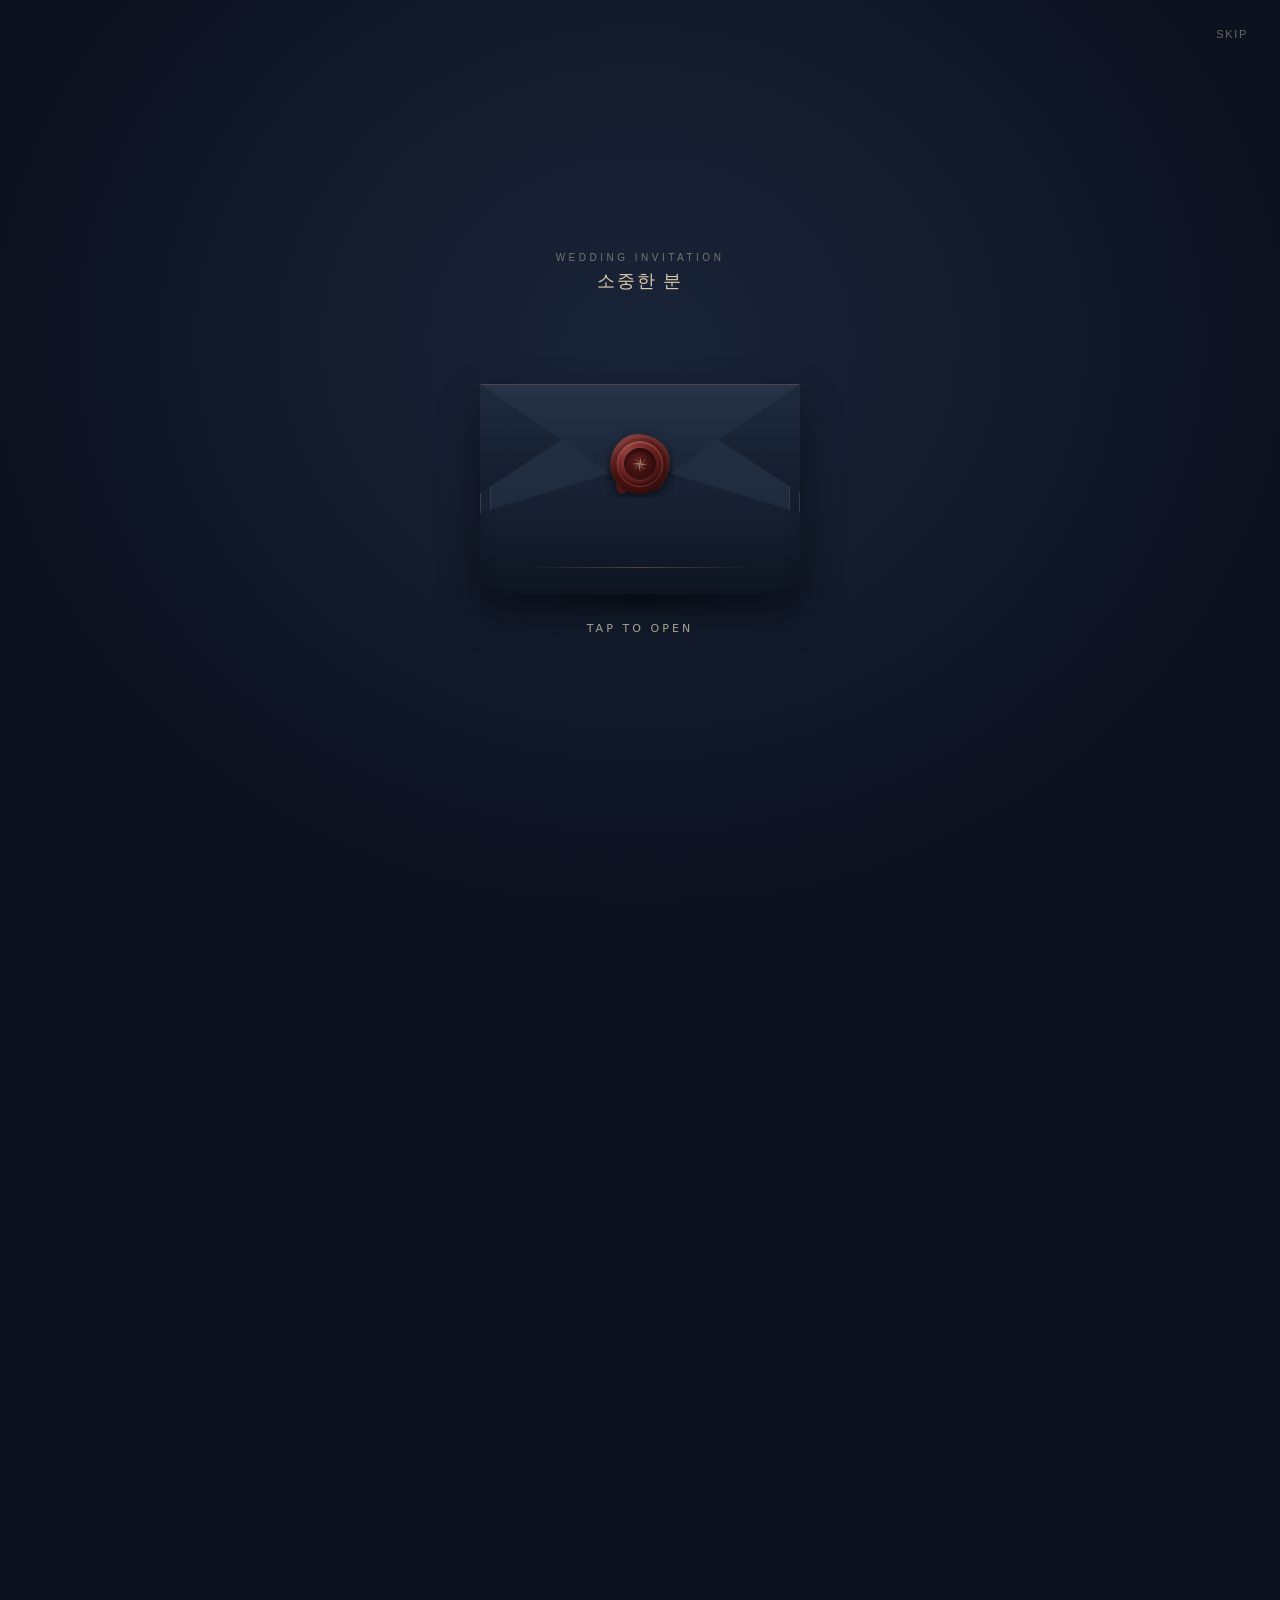
==== index.html @ f2a0c93a "Change greeting from 'Hello' to 'Goodbye'" ====
<!DOCTYPE html>
<html lang="ko">
<head>
  <meta charset="UTF-8" />
  <meta name="viewport" content="width=device-width, initial-scale=1.0, maximum-scale=1.0, user-scalable=no" />
  <title>형원 ♥ 채희 결혼식에 초대합니다</title>
  <meta name="description" content="신랑 형원 · 신부 채희의 결혼식에 초대합니다." />
  <meta property="og:title" content="형원 ♥ 채희 결혼식에 초대합니다" />
  <meta property="og:description" content="소중한 분을 저희 결혼식에 초대합니다." />
  <meta property="og:image" content="main-photo.jpg" />
  <meta property="og:type" content="website" />

  <script src="https://cdn.tailwindcss.com"></script>
  <link href="https://unpkg.com/aos@2.3.1/dist/aos.css" rel="stylesheet" />
  <script src="https://unpkg.com/aos@2.3.1/dist/aos.js"></script>
  <link rel="stylesheet" href="https://cdn.jsdelivr.net/gh/orioncactus/pretendard/dist/web/static/pretendard.css" />
  <link rel="stylesheet" href="https://cdnjs.cloudflare.com/ajax/libs/font-awesome/6.4.0/css/all.min.css" />
  <link rel="preconnect" href="https://fonts.googleapis.com" />
  <link rel="preconnect" href="https://fonts.gstatic.com" crossorigin />
  <link href="https://fonts.googleapis.com/css2?family=Cormorant+Garamond:ital,wght@0,300;0,400;0,500;0,600;1,400&family=Great+Vibes&display=swap" rel="stylesheet" />

  <script>
    tailwind.config = {
      theme: {
        extend: {
          colors: {
            ink: '#1a1a1a',
            night: '#0c1220',
            navy: '#141c2b',
            ivory: '#f7f3ec',
            paper: '#fbf8f3',
            gold: '#c4a574',
            'gold-light': '#e2d1b0',
            'gold-dark': '#9a7b4f',
            soft: '#8a857c',
          },
          fontFamily: {
            serif: ['"Cormorant Garamond"', 'Georgia', 'serif'],
            script: ['"Great Vibes"', 'cursive'],
            sans: ['Pretendard', 'system-ui', 'sans-serif'],
          },
        },
      },
    };
  </script>

  <style>
    :root {
      --night: #0c1220;
      --navy: #141c2b;
      --ivory: #f7f3ec;
      --paper: #fbf8f3;
      --gold: #c4a574;
      --gold-light: #e2d1b0;
      --ink: #1a1a1a;
    }

    * { -webkit-tap-highlight-color: transparent; }

    html, body {
      margin: 0;
      padding: 0;
      background: var(--night);
      font-family: Pretendard, system-ui, sans-serif;
      color: var(--ink);
      word-break: keep-all;
      overflow-x: hidden;
    }

    body.locked { overflow: hidden; height: 100vh; }

    .font-serif { font-family: 'Cormorant Garamond', Georgia, serif; }
    .font-script { font-family: 'Great Vibes', cursive; }

    /* ========== ENVELOPE OVERLAY ========== */
    #envelope-stage {
      position: fixed;
      inset: 0;
      z-index: 100;
      display: flex;
      align-items: center;
      justify-content: center;
      background:
        radial-gradient(ellipse at 50% 38%, #1a2438 0%, var(--night) 72%);
      transition: opacity 0.85s ease, visibility 0.85s ease;
      overflow: hidden;
    }
    #envelope-stage.hidden-stage {
      opacity: 0;
      visibility: hidden;
      pointer-events: none;
    }
    #envelope-stage.fading .env-scene {
      opacity: 0;
      transform: scale(0.96);
      transition: opacity 0.7s ease, transform 0.7s ease;
    }

    .env-scene {
      position: relative;
      width: min(90vw, 360px);
      height: 420px;
      display: flex;
      flex-direction: column;
      align-items: center;
      justify-content: flex-end;
      padding-bottom: 28px;
    }

    .env-to {
      position: absolute;
      top: 8px;
      left: 0;
      right: 0;
      text-align: center;
      color: var(--gold-light);
      font-family: 'Cormorant Garamond', serif;
      font-size: 18px;
      letter-spacing: 0.12em;
      opacity: 0.95;
      z-index: 6;
      transition: opacity 0.4s ease;
    }
    .env-to small {
      display: block;
      font-family: Pretendard, sans-serif;
      font-size: 10px;
      letter-spacing: 0.35em;
      color: rgba(226,209,176,0.5);
      margin-bottom: 6px;
      text-transform: uppercase;
    }
    #envelope-stage.opened .env-to {
      opacity: 0;
    }

    /* envelope shell */
    .env-wrap {
      position: relative;
      width: 100%;
      max-width: 320px;
      height: 210px;
      perspective: 1400px;
      cursor: pointer;
      z-index: 2;
      transition: opacity 0.55s ease 0.15s, transform 0.55s ease 0.15s;
    }
    #envelope-stage.opened .env-wrap {
      opacity: 0.35;
      transform: translateY(18px) scale(0.96);
      pointer-events: none;
    }

    .env-shadow {
      position: absolute;
      bottom: -16px;
      left: 12%;
      width: 76%;
      height: 22px;
      background: radial-gradient(ellipse, rgba(0,0,0,0.45) 0%, transparent 70%);
      filter: blur(4px);
    }

    /* back panel of envelope */
    .env-back {
      position: absolute;
      inset: 0;
      background: linear-gradient(165deg, #1c283c 0%, #101826 100%);
      border-radius: 3px 3px 6px 6px;
      box-shadow:
        0 18px 40px rgba(0,0,0,0.45),
        inset 0 0 0 1px rgba(196,165,116,0.22);
      z-index: 1;
    }

    /* inner liner — no white bleed; subtle dark paper only */
    .env-liner {
      position: absolute;
      left: 10px;
      right: 10px;
      top: 10px;
      bottom: 10px;
      background: linear-gradient(180deg, #243247 0%, #1a2436 100%);
      border: 1px solid rgba(196,165,116,0.12);
      border-radius: 2px;
      z-index: 2;
      pointer-events: none;
    }

    /* reveal card — fixed; hidden when closed, rises to screen center on open */
    .env-card {
      position: fixed;
      left: 50%;
      top: 54%;
      width: min(86vw, 300px);
      height: min(58vh, 360px);
      background:
        linear-gradient(180deg, #fbf8f3 0%, #f3ede3 100%);
      border-radius: 3px;
      box-shadow:
        0 24px 48px rgba(0,0,0,0.35),
        inset 0 0 0 1px rgba(196,165,116,0.35);
      display: flex;
      flex-direction: column;
      align-items: center;
      justify-content: center;
      text-align: center;
      padding: 24px 20px;
      z-index: 12;
      /* tucked under envelope area, fully invisible */
      transform: translate(-50%, 28%) scale(0.88);
      opacity: 0;
      visibility: hidden;
      pointer-events: none;
      transition:
        transform 0.85s cubic-bezier(0.22, 1, 0.36, 1) 0.22s,
        opacity 0.4s ease 0.24s,
        visibility 0s linear 0.22s,
        box-shadow 0.45s ease;
    }
    #envelope-stage.opened .env-card {
      /* screen center — readable hold */
      top: 48%;
      transform: translate(-50%, -50%) scale(1);
      opacity: 1;
      visibility: visible;
      box-shadow:
        0 28px 60px rgba(0,0,0,0.42),
        inset 0 0 0 1px rgba(196,165,116,0.4);
      z-index: 25;
    }

    .env-card-inner {
      position: relative;
      width: 100%;
      height: 100%;
      border: 1px solid rgba(196,165,116,0.28);
      display: flex;
      flex-direction: column;
      align-items: center;
      justify-content: center;
      padding: 20px 16px;
    }
    .env-card-guest {
      font-family: Pretendard, sans-serif;
      font-size: 12px;
      color: #8a857c;
      letter-spacing: 0.08em;
      margin-bottom: 18px;
      min-height: 1.2em;
    }
    .env-card-label {
      font-family: 'Cormorant Garamond', serif;
      font-size: 11px;
      letter-spacing: 0.42em;
      text-transform: uppercase;
      color: #9a7b4f;
      margin-bottom: 14px;
    }
    .env-card-names {
      font-family: 'Cormorant Garamond', serif;
      font-weight: 400;
      font-size: 36px;
      line-height: 1.15;
      color: #141c2b;
      letter-spacing: 0.06em;
    }
    .env-card-and {
      font-family: 'Great Vibes', cursive;
      font-size: 22px;
      color: #c4a574;
      margin: 6px 0;
    }
    .env-card-line {
      width: 36px;
      height: 1px;
      background: linear-gradient(90deg, transparent, #c4a574, transparent);
      margin: 18px 0 14px;
    }
    .env-card-date {
      font-family: 'Cormorant Garamond', serif;
      font-size: 15px;
      letter-spacing: 0.22em;
      color: #5c574f;
    }
    .env-card-msg {
      margin-top: 16px;
      font-size: 12px;
      color: #8a857c;
      line-height: 1.7;
      font-weight: 300;
    }

    /* top flap — closed covers entire top; solid triangle */
    .env-flap {
      position: absolute;
      left: 0;
      right: 0;
      top: 0;
      height: 52%;
      z-index: 5;
      transform-origin: top center;
      transform: rotateX(0deg);
      transition: transform 0.72s cubic-bezier(0.4, 0, 0.2, 1) 0.1s;
      pointer-events: none;
      /* keep 3d flip looking solid */
      backface-visibility: hidden;
    }
    #envelope-stage.opened .env-flap {
      transform: rotateX(175deg);
      z-index: 1;
    }
    .env-flap-face {
      width: 100%;
      height: 100%;
      background: linear-gradient(180deg, #263348 0%, #172233 100%);
      clip-path: polygon(0 0, 100% 0, 50% 100%);
      box-shadow: 0 6px 14px rgba(0,0,0,0.2);
      border-top: 1px solid rgba(196,165,116,0.28);
    }
    /* solid side panels so no gap leaks white at V edges when closed */
    .env-side-l,
    .env-side-r {
      position: absolute;
      top: 0;
      width: 52%;
      height: 52%;
      z-index: 4;
      pointer-events: none;
      background: linear-gradient(180deg, #1e2a3e 0%, #141d2c 100%);
    }
    .env-side-l {
      left: 0;
      clip-path: polygon(0 0, 100% 0, 0 100%);
    }
    .env-side-r {
      right: 0;
      clip-path: polygon(0 0, 100% 0, 100% 100%);
    }

    /* front pocket — covers bottom + overlaps card fully when closed */
    .env-pocket {
      position: absolute;
      left: 0;
      right: 0;
      bottom: 0;
      height: 62%;
      z-index: 6;
      background: linear-gradient(180deg, #1a2538 0%, #0e1522 100%);
      clip-path: polygon(0 38%, 50% 0, 100% 38%, 100% 100%, 0 100%);
      box-shadow: inset 0 10px 18px rgba(0,0,0,0.12);
    }
    .env-pocket::after {
      content: '';
      position: absolute;
      left: 14%;
      right: 14%;
      bottom: 20%;
      height: 1px;
      background: linear-gradient(90deg, transparent, rgba(196,165,116,0.32), transparent);
    }

    /* sealing wax — irregular stamp with crack-on-open */
    .seal {
      position: absolute;
      left: 50%;
      top: 38%;
      transform: translate(-50%, -50%);
      z-index: 8;
      width: 68px;
      height: 68px;
      pointer-events: none;
    }

    /* small melted drips under the main blob */
    .seal-drip {
      position: absolute;
      background:
        radial-gradient(ellipse at 40% 30%, #8a3030 0%, #5a1818 70%, #3a0e0e 100%);
      box-shadow: inset 0 1px 2px rgba(255,255,255,0.12), 0 2px 4px rgba(0,0,0,0.25);
      z-index: 0;
      transition: opacity 0.35s ease, transform 0.45s ease;
    }
    .seal-drip.d1 {
      width: 14px;
      height: 18px;
      left: 10px;
      bottom: 4px;
      border-radius: 40% 50% 55% 45% / 35% 40% 60% 65%;
    }
    .seal-drip.d2 {
      width: 11px;
      height: 14px;
      right: 12px;
      bottom: 8px;
      border-radius: 50% 45% 50% 55% / 40% 50% 50% 60%;
    }
    #envelope-stage.opened .seal-drip {
      opacity: 0;
      transform: translateY(6px) scale(0.7);
    }

    /* shards assemble into one seal when closed */
    .seal-shard {
      position: absolute;
      inset: 0;
      overflow: hidden;
      transition:
        transform 0.55s cubic-bezier(0.4, 0, 0.2, 1),
        opacity 0.4s ease 0.08s;
      will-change: transform, opacity;
    }
    /* slight overlap on edges so closed seal has no hairline seams */
    .seal-shard.s1 {
      clip-path: polygon(0 0, 60% 0, 50% 56%, 0 74%);
      z-index: 3;
    }
    .seal-shard.s2 {
      clip-path: polygon(56% 0, 100% 0, 100% 70%, 48% 50%);
      z-index: 3;
    }
    .seal-shard.s3 {
      clip-path: polygon(0 70%, 50% 53%, 52% 50%, 100% 66%, 100% 100%, 0 100%);
      z-index: 2;
    }
    #envelope-stage.opened .seal-shard.s1 {
      transform: translate(-14px, -12px) rotate(-22deg);
      opacity: 0;
    }
    #envelope-stage.opened .seal-shard.s2 {
      transform: translate(16px, -10px) rotate(20deg);
      opacity: 0;
    }
    #envelope-stage.opened .seal-shard.s3 {
      transform: translate(2px, 18px) rotate(8deg);
      opacity: 0;
    }

    /* full wax face drawn once per shard (clipped) */
    .seal-face {
      position: absolute;
      inset: 4px;
      border-radius: 46% 54% 48% 52% / 52% 46% 54% 48%;
      background:
        radial-gradient(circle at 30% 26%, rgba(180, 90, 90, 0.55) 0%, transparent 42%),
        radial-gradient(circle at 72% 70%, rgba(40, 10, 10, 0.55) 0%, transparent 48%),
        radial-gradient(circle at 50% 48%, #8b3030 0%, #6b1e1e 42%, #4a1212 78%, #2e0a0a 100%);
      box-shadow:
        0 5px 14px rgba(0, 0, 0, 0.45),
        0 1px 2px rgba(0, 0, 0, 0.35),
        inset 0 3px 5px rgba(255, 220, 200, 0.22),
        inset 0 -5px 10px rgba(0, 0, 0, 0.38),
        inset 2px 0 4px rgba(0, 0, 0, 0.12);
    }

    /* outer raised rim (pressed into soft wax) */
    .seal-rim {
      position: absolute;
      inset: 7px;
      border-radius: 50%;
      border: 1.5px solid rgba(226, 180, 140, 0.22);
      box-shadow:
        inset 0 1px 1px rgba(255, 230, 200, 0.28),
        inset 0 -1px 2px rgba(0, 0, 0, 0.35),
        0 0 0 3px rgba(60, 15, 15, 0.25);
      pointer-events: none;
    }

    /* inner recessed stamp well */
    .seal-well {
      position: absolute;
      inset: 14px;
      border-radius: 50%;
      background:
        radial-gradient(circle at 40% 35%, #5a1a1a 0%, #3d1010 55%, #2a0a0a 100%);
      box-shadow:
        inset 0 3px 5px rgba(0, 0, 0, 0.45),
        inset 0 -1px 2px rgba(255, 200, 180, 0.08),
        0 1px 1px rgba(255, 210, 180, 0.12);
      display: flex;
      align-items: center;
      justify-content: center;
    }

    /* embossed motif (no letters) */
    .seal-motif {
      width: 22px;
      height: 22px;
      color: rgba(226, 190, 150, 0.58);
      filter: drop-shadow(0 1px 0 rgba(255, 230, 200, 0.18))
              drop-shadow(0 -0.5px 0 rgba(0, 0, 0, 0.4));
    }
    .seal-motif svg {
      width: 100%;
      height: 100%;
      display: block;
    }

    /* hairline crack flash on open */
    .seal-crack {
      position: absolute;
      inset: 0;
      z-index: 5;
      pointer-events: none;
      opacity: 0;
    }
    .seal-crack::before,
    .seal-crack::after {
      content: '';
      position: absolute;
      background: linear-gradient(
        180deg,
        transparent 0%,
        rgba(20, 5, 5, 0.55) 20%,
        rgba(40, 12, 12, 0.35) 50%,
        rgba(20, 5, 5, 0.5) 80%,
        transparent 100%
      );
      box-shadow: 0 0 1px rgba(255, 200, 180, 0.15);
    }
    .seal-crack::before {
      width: 1.5px;
      height: 48%;
      left: 48%;
      top: 8%;
      transform: rotate(-8deg);
    }
    .seal-crack::after {
      width: 1.5px;
      height: 42%;
      left: 50%;
      top: 48%;
      transform: rotate(28deg);
    }
    #envelope-stage.opened .seal-crack {
      animation: crack-flash 0.35s ease forwards;
    }
    @keyframes crack-flash {
      0% { opacity: 1; }
      40% { opacity: 1; }
      100% { opacity: 0; }
    }

    /* gold dust particles on crack */
    .seal-sparks {
      position: absolute;
      inset: 0;
      z-index: 6;
      pointer-events: none;
    }
    .seal-sparks i {
      position: absolute;
      left: 50%;
      top: 50%;
      width: 3px;
      height: 3px;
      margin: -1.5px 0 0 -1.5px;
      border-radius: 50%;
      background: radial-gradient(circle, #f0e0c0 0%, #c4a574 70%, transparent 100%);
      opacity: 0;
      box-shadow: 0 0 3px rgba(226, 209, 176, 0.6);
    }
    #envelope-stage.opened .seal-sparks i {
      animation: spark-fly 0.65s ease-out forwards;
    }
    #envelope-stage.opened .seal-sparks i:nth-child(1)  { --dx: -26px; --dy: -20px; animation-delay: 0.02s; width: 2.5px; height: 2.5px; }
    #envelope-stage.opened .seal-sparks i:nth-child(2)  { --dx: 24px;  --dy: -18px; animation-delay: 0.04s; }
    #envelope-stage.opened .seal-sparks i:nth-child(3)  { --dx: -18px; --dy: 16px;  animation-delay: 0.03s; width: 2px; height: 2px; }
    #envelope-stage.opened .seal-sparks i:nth-child(4)  { --dx: 22px;  --dy: 14px;  animation-delay: 0.05s; width: 2.5px; height: 2.5px; }
    #envelope-stage.opened .seal-sparks i:nth-child(5)  { --dx: -8px;  --dy: -28px; animation-delay: 0.06s; }
    #envelope-stage.opened .seal-sparks i:nth-child(6)  { --dx: 12px;  --dy: -26px; animation-delay: 0.07s; width: 2px; height: 2px; }
    #envelope-stage.opened .seal-sparks i:nth-child(7)  { --dx: -30px; --dy: 4px;   animation-delay: 0.04s; }
    #envelope-stage.opened .seal-sparks i:nth-child(8)  { --dx: 28px;  --dy: 2px;   animation-delay: 0.05s; width: 2px; height: 2px; }
    #envelope-stage.opened .seal-sparks i:nth-child(9)  { --dx: 4px;   --dy: 24px;  animation-delay: 0.08s; }
    #envelope-stage.opened .seal-sparks i:nth-child(10) { --dx: -14px; --dy: -8px;  animation-delay: 0.03s; width: 2px; height: 2px; }
    @keyframes spark-fly {
      0%   { opacity: 0; transform: translate(0, 0) scale(0.6); }
      12%  { opacity: 1; transform: translate(calc(var(--dx) * 0.15), calc(var(--dy) * 0.15)) scale(1.1); }
      100% { opacity: 0; transform: translate(var(--dx), var(--dy)) scale(0.2); }
    }

    .env-hint {
      margin-top: 28px;
      text-align: center;
      color: rgba(226,209,176,0.75);
      font-size: 11px;
      letter-spacing: 0.28em;
      text-transform: uppercase;
      animation: pulse-hint 2.4s ease-in-out infinite;
      transition: opacity 0.3s ease;
      z-index: 6;
    }
    #envelope-stage.opened .env-hint {
      opacity: 0;
      animation: none;
    }

    @keyframes pulse-hint {
      0%, 100% { opacity: 0.45; }
      50% { opacity: 1; }
    }

    .skip-btn {
      position: absolute;
      top: 20px;
      right: 20px;
      color: rgba(226,209,176,0.45);
      font-size: 11px;
      letter-spacing: 0.15em;
      background: none;
      border: none;
      cursor: pointer;
      z-index: 30;
      padding: 8px 12px;
    }
    .skip-btn:hover { color: var(--gold-light); }

    /* ========== MAIN SCROLL ========== */
    #main-app {
      opacity: 0;
      transform: translateY(24px);
      transition: opacity 1s ease 0.15s, transform 1s ease 0.15s;
      pointer-events: none;
    }
    #main-app.visible {
      opacity: 1;
      transform: translateY(0);
      pointer-events: auto;
    }

    .phone {
      max-width: 440px;
      margin: 0 auto;
      background: var(--paper);
      min-height: 100vh;
      position: relative;
      box-shadow: 0 0 80px rgba(0,0,0,0.45);
    }

    .gold-line {
      width: 40px;
      height: 1px;
      background: linear-gradient(90deg, transparent, var(--gold), transparent);
      margin: 0 auto;
    }
    .gold-hair {
      border-left: 1px solid var(--gold);
    }

    .hero-overlay {
      background: linear-gradient(
        to bottom,
        rgba(12,18,32,0.15) 0%,
        rgba(12,18,32,0.25) 40%,
        rgba(12,18,32,0.85) 78%,
        rgba(12,18,32,1) 100%
      );
    }

    .section-label {
      font-size: 10px;
      letter-spacing: 0.42em;
      color: var(--gold-dark);
      text-transform: uppercase;
      font-weight: 500;
    }

    .btn-gold {
      background: var(--navy);
      color: var(--ivory);
      transition: all 0.3s cubic-bezier(0.4, 0, 0.2, 1);
    }
    .btn-gold:active { transform: scale(0.97); }

    .btn-outline {
      border: 1px solid rgba(196,165,116,0.5);
      color: var(--navy);
      background: transparent;
      transition: all 0.3s ease;
    }
    .btn-outline:active { transform: scale(0.97); background: rgba(196,165,116,0.08); }

    /* gallery */
    .gallery-grid {
      display: grid;
      grid-template-columns: 1fr 1fr;
      gap: 8px;
    }
    .gallery-grid .tall {
      grid-row: span 2;
    }
    .gallery-grid img {
      width: 100%;
      height: 100%;
      object-fit: cover;
      border-radius: 2px;
      cursor: pointer;
      transition: opacity 0.3s;
    }
    .gallery-grid img:active { opacity: 0.85; }

    /* calendar + d-day */
    .cal-wrap {
      max-width: 300px;
      margin: 0 auto;
    }
    .cal-grid {
      display: grid;
      grid-template-columns: repeat(7, 1fr);
      gap: 4px 2px;
      text-align: center;
    }
    .cal-dow {
      font-size: 10px;
      letter-spacing: 0.06em;
      color: var(--soft);
      padding-bottom: 6px;
    }
    .cal-dow.sun { color: #b07070; }
    .cal-day {
      aspect-ratio: 1;
      display: flex;
      align-items: center;
      justify-content: center;
      font-family: 'Cormorant Garamond', serif;
      font-size: 14px;
      color: var(--navy);
      border-radius: 50%;
    }
    .cal-day.empty { visibility: hidden; }
    .cal-day.sun { color: #b07070; }
    .cal-day.wedding {
      background: var(--navy);
      color: var(--gold-light);
      box-shadow: 0 0 0 3px rgba(196,165,116,0.2);
      font-weight: 500;
    }
    .dday-num {
      font-family: 'Cormorant Garamond', serif;
      font-size: 42px;
      letter-spacing: 0.08em;
      color: var(--navy);
      line-height: 1;
    }
    .dday-num span {
      color: var(--gold-dark);
    }

    /* accordion */
    .acc-body {
      max-height: 0;
      overflow: hidden;
      transition: max-height 0.45s ease;
    }
    .acc-body.open { max-height: 480px; }
    .acc-chevron { transition: transform 0.3s ease; }
    .acc-chevron.open { transform: rotate(180deg); }

    /* lightbox + swipe */
    #lightbox {
      position: fixed;
      inset: 0;
      z-index: 200;
      background: rgba(8,10,16,0.94);
      display: none;
      flex-direction: column;
      align-items: center;
      justify-content: center;
      padding: 24px 16px 40px;
      touch-action: pan-y;
    }
    #lightbox.show { display: flex; }
    .lb-stage {
      position: relative;
      width: 100%;
      max-width: 440px;
      flex: 1;
      display: flex;
      align-items: center;
      justify-content: center;
      min-height: 0;
      user-select: none;
    }
    #lightbox-img {
      max-width: 100%;
      max-height: min(78vh, 720px);
      object-fit: contain;
      border-radius: 2px;
      transition: opacity 0.2s ease, transform 0.2s ease;
      pointer-events: none;
    }
    #lightbox-img.swiping {
      transition: none;
    }
    .lb-nav {
      position: absolute;
      top: 50%;
      transform: translateY(-50%);
      width: 40px;
      height: 40px;
      border-radius: 50%;
      border: 1px solid rgba(196,165,116,0.35);
      background: rgba(12,18,32,0.55);
      color: var(--gold-light);
      display: flex;
      align-items: center;
      justify-content: center;
      cursor: pointer;
      z-index: 2;
      backdrop-filter: blur(6px);
    }
    .lb-nav.prev { left: 4px; }
    .lb-nav.next { right: 4px; }
    .lb-close {
      position: absolute;
      top: 16px;
      right: 16px;
      width: 40px;
      height: 40px;
      border: none;
      background: transparent;
      color: rgba(247,243,236,0.75);
      font-size: 22px;
      cursor: pointer;
      z-index: 3;
    }
    .lb-meta {
      margin-top: 16px;
      display: flex;
      flex-direction: column;
      align-items: center;
      gap: 8px;
    }
    .lb-counter {
      font-family: 'Cormorant Garamond', serif;
      font-size: 14px;
      letter-spacing: 0.2em;
      color: rgba(226,209,176,0.75);
    }
    .lb-hint {
      font-size: 10px;
      letter-spacing: 0.18em;
      color: rgba(247,243,236,0.35);
      text-transform: uppercase;
    }
    .lb-dots {
      display: flex;
      gap: 6px;
      margin-top: 4px;
    }
    .lb-dots span {
      width: 5px;
      height: 5px;
      border-radius: 50%;
      background: rgba(226,209,176,0.28);
      transition: background 0.2s, transform 0.2s;
    }
    .lb-dots span.on {
      background: var(--gold-light);
      transform: scale(1.25);
    }

    /* BGM float */
    #bgm-btn {
      position: fixed;
      right: max(16px, calc(50% - 204px));
      bottom: 24px;
      z-index: 50;
      width: 48px;
      height: 48px;
      border-radius: 50%;
      border: 1px solid rgba(196,165,116,0.4);
      background: rgba(12,18,32,0.82);
      color: var(--gold-light);
      backdrop-filter: blur(8px);
      display: none;
      align-items: center;
      justify-content: center;
      box-shadow: 0 8px 24px rgba(0,0,0,0.3);
      cursor: pointer;
      padding: 0;
    }
    #bgm-btn.visible { display: flex; }
    #bgm-btn .lp {
      width: 34px;
      height: 34px;
      display: block;
      transition: transform 0.35s ease;
    }
    #bgm-btn.playing .lp {
      animation: spin-lp 3.2s linear infinite;
    }
    #bgm-btn:not(.playing) .lp {
      /* slight tilt when paused — reads as resting vinyl */
      transform: rotate(-12deg);
    }
    @keyframes spin-lp {
      from { transform: rotate(0deg); }
      to { transform: rotate(360deg); }
    }

    /* toast */
    #toast {
      position: fixed;
      left: 50%;
      bottom: 88px;
      transform: translateX(-50%) translateY(12px);
      background: rgba(12,18,32,0.92);
      color: var(--ivory);
      font-size: 13px;
      padding: 10px 20px;
      border-radius: 999px;
      border: 1px solid rgba(196,165,116,0.3);
      opacity: 0;
      pointer-events: none;
      transition: all 0.35s ease;
      z-index: 300;
      white-space: nowrap;
    }
    #toast.show {
      opacity: 1;
      transform: translateX(-50%) translateY(0);
    }

    /* RSVP radio */
    .rsvp-opt input { display: none; }
    .rsvp-opt span {
      display: block;
      text-align: center;
      padding: 12px 8px;
      border: 1px solid rgba(196,165,116,0.35);
      border-radius: 8px;
      font-size: 13px;
      color: var(--navy);
      transition: all 0.25s;
      cursor: pointer;
    }
    .rsvp-opt input:checked + span {
      background: var(--navy);
      color: var(--ivory);
      border-color: var(--navy);
    }

    .mono-mark {
      font-family: 'Cormorant Garamond', serif;
      letter-spacing: 0.2em;
      color: var(--gold);
    }
  </style>
</head>
<body class="locked antialiased">

  <!-- ========== ENVELOPE ========== -->
  <div id="envelope-stage">
    <button class="skip-btn" type="button" onclick="openInvitation(true)">SKIP</button>

    <div class="env-scene">
      <p class="env-to">
        <small>Wedding Invitation</small>
        <span id="env-guest-name">소중한 분</span>
      </p>

      <!-- reveal card (rises out of envelope on open) -->
      <div class="env-card" id="env-card" aria-hidden="true">
        <div class="env-card-inner">
          <p class="env-card-guest" id="env-card-guest"></p>
          <p class="env-card-label">The Wedding of</p>
          <div class="env-card-names">
            <div>형원</div>
            <div class="env-card-and">and</div>
            <div>채희</div>
          </div>
          <div class="env-card-line"></div>
          <p class="env-card-date">2026. 10. 18</p>
          <p class="env-card-msg" id="env-card-msg">저희 결혼식에<br />초대합니다</p>
        </div>
      </div>

      <div class="env-wrap" id="envelope" onclick="openInvitation(false)" role="button" aria-label="초대장 열기">
        <div class="env-shadow"></div>
        <div class="env-back"></div>
        <div class="env-liner"></div>
        <div class="env-side-l"></div>
        <div class="env-side-r"></div>
        <div class="env-flap"><div class="env-flap-face"></div></div>
        <div class="env-pocket"></div>
        <div class="seal" aria-hidden="true">
          <div class="seal-drip d1"></div>
          <div class="seal-drip d2"></div>
          <div class="seal-crack"></div>
          <!-- same wax face in 3 clipped shards (looks whole when closed) -->
          <div class="seal-shard s1"><div class="seal-face"><div class="seal-rim"></div><div class="seal-well"><div class="seal-motif"><svg viewBox="0 0 32 32" fill="none"><circle cx="16" cy="16" r="3.2" stroke="currentColor" stroke-width="1.1"/><path d="M16 6.5c1.2 3.2 1.2 6.8 0 10M16 15.5c-1.2 3.2-1.2 6.8 0 10M6.5 16c3.2-1.2 6.8-1.2 10 0M15.5 16c3.2 1.2 6.8 1.2 10 0" stroke="currentColor" stroke-width="1" stroke-linecap="round"/><path d="M9.2 9.2c2.6 2 5.6 2.6 8.6 1.8M22.8 9.2c-2 2.6-2.6 5.6-1.8 8.6M22.8 22.8c-2.6-2-5.6-2.6-8.6-1.8M9.2 22.8c2-2.6 2.6-5.6 1.8-8.6" stroke="currentColor" stroke-width="0.9" stroke-linecap="round" opacity="0.85"/></svg></div></div></div></div>
          <div class="seal-shard s2"><div class="seal-face"><div class="seal-rim"></div><div class="seal-well"><div class="seal-motif"><svg viewBox="0 0 32 32" fill="none"><circle cx="16" cy="16" r="3.2" stroke="currentColor" stroke-width="1.1"/><path d="M16 6.5c1.2 3.2 1.2 6.8 0 10M16 15.5c-1.2 3.2-1.2 6.8 0 10M6.5 16c3.2-1.2 6.8-1.2 10 0M15.5 16c3.2 1.2 6.8 1.2 10 0" stroke="currentColor" stroke-width="1" stroke-linecap="round"/><path d="M9.2 9.2c2.6 2 5.6 2.6 8.6 1.8M22.8 9.2c-2 2.6-2.6 5.6-1.8 8.6M22.8 22.8c-2.6-2-5.6-2.6-8.6-1.8M9.2 22.8c2-2.6 2.6-5.6 1.8-8.6" stroke="currentColor" stroke-width="0.9" stroke-linecap="round" opacity="0.85"/></svg></div></div></div></div>
          <div class="seal-shard s3"><div class="seal-face"><div class="seal-rim"></div><div class="seal-well"><div class="seal-motif"><svg viewBox="0 0 32 32" fill="none"><circle cx="16" cy="16" r="3.2" stroke="currentColor" stroke-width="1.1"/><path d="M16 6.5c1.2 3.2 1.2 6.8 0 10M16 15.5c-1.2 3.2-1.2 6.8 0 10M6.5 16c3.2-1.2 6.8-1.2 10 0M15.5 16c3.2 1.2 6.8 1.2 10 0" stroke="currentColor" stroke-width="1" stroke-linecap="round"/><path d="M9.2 9.2c2.6 2 5.6 2.6 8.6 1.8M22.8 9.2c-2 2.6-2.6 5.6-1.8 8.6M22.8 22.8c-2.6-2-5.6-2.6-8.6-1.8M9.2 22.8c2-2.6 2.6-5.6 1.8-8.6" stroke="currentColor" stroke-width="0.9" stroke-linecap="round" opacity="0.85"/></svg></div></div></div></div>
          <div class="seal-sparks" aria-hidden="true">
            <i></i><i></i><i></i><i></i><i></i>
            <i></i><i></i><i></i><i></i><i></i>
          </div>
        </div>
      </div>

      <p class="env-hint" id="env-hint">Tap to open</p>
    </div>
  </div>

  <!-- ========== MAIN ========== -->
  <div id="main-app">
    <div class="phone">

      <!-- HERO -->
      <section class="relative h-[92vh] min-h-[560px] overflow-hidden bg-night">
        <div class="absolute inset-0 bg-cover bg-center scale-105"
             style="background-image: url('main-photo.jpg');"></div>
        <div class="absolute inset-0 hero-overlay"></div>

        <div class="absolute inset-x-0 top-0 pt-10 flex justify-center" data-aos="fade-down">
          <p class="text-gold-light/70 text-[10px] tracking-[0.5em] uppercase font-serif">The Wedding of</p>
        </div>

        <div class="absolute bottom-14 left-0 right-0 px-8 text-center text-ivory" data-aos="fade-up">
          <p id="hero-guest-line" class="text-gold-light/80 text-sm font-light mb-6 tracking-wide hidden"></p>
          <h1 class="font-serif font-light leading-none mb-3">
            <span class="block text-5xl tracking-wide">형원</span>
            <span class="block font-script text-3xl text-gold my-3">and</span>
            <span class="block text-5xl tracking-wide">채희</span>
          </h1>
          <div class="gold-line my-7 opacity-70"></div>
          <p class="font-serif text-lg tracking-[0.25em] text-gold-light/90">2026. 10. 18 SAT</p>
          <p class="mt-2 text-sm text-ivory/60 font-light tracking-wide">오후 12시 30분</p>
          <p class="mt-4 text-xs text-ivory/45 tracking-[0.15em]">○○웨딩홀 그랜드볼룸</p>
        </div>
      </section>

      <!-- INVITE MESSAGE -->
      <section class="px-9 pt-20 pb-16 bg-paper">
        <div class="text-center" data-aos="fade-up">
          <p class="section-label mb-8">Invitation</p>
          <i class="fa-solid fa-quote-left text-gold/40 text-xl mb-5"></i>
          <h2 class="font-serif text-2xl text-navy mb-8 font-medium tracking-wide">새로운 시작을 알려드립니다</h2>
          <p id="invite-greeting" class="text-[15px] leading-[2] text-[#5c574f] font-light">
            서로가 마주 보며 다져온 사랑을<br />
            이제 함께 한 곳을 바라보며<br />
            걸어가고자 합니다.<br /><br />
            저희 두 사람이 사랑의 이름으로<br />
            지켜나갈 모든 날을 축복해 주시면<br />
            더없는 기쁨으로 간직하겠습니다.
          </p>
          <div class="mt-12 flex items-center justify-center gap-6 text-navy">
            <div class="text-center">
              <p class="text-[10px] tracking-[0.2em] text-soft mb-1">GROOM</p>
              <p class="font-serif text-xl tracking-wider">형원</p>
            </div>
            <span class="text-gold text-lg">·</span>
            <div class="text-center">
              <p class="text-[10px] tracking-[0.2em] text-soft mb-1">BRIDE</p>
              <p class="font-serif text-xl tracking-wider">채희</p>
            </div>
          </div>
          <p class="mt-8 text-sm text-soft font-light" id="parents-line">
            <!-- 혼주 정보는 추후 입력 -->
          </p>
        </div>
      </section>

      <!-- DATE & LOCATION -->
      <section class="px-6 pb-20 bg-gradient-to-b from-paper to-ivory">
        <div class="bg-white/80 rounded-2xl p-8 shadow-[0_16px_48px_-12px_rgba(20,28,43,0.1)] border border-gold/15" data-aos="fade-up">
          <div class="space-y-8">
            <div class="flex items-start gap-5">
              <div class="w-11 h-11 rounded-full bg-navy flex items-center justify-center text-gold-light shrink-0">
                <i class="fa-regular fa-calendar text-sm"></i>
              </div>
              <div>
                <p class="text-[10px] text-soft tracking-[0.3em] uppercase mb-1">Date &amp; Time</p>
                <p class="font-serif text-xl text-navy tracking-wide">2026. 10. 18. SAT</p>
                <p class="text-sm text-[#5c574f] mt-0.5">오후 12시 30분</p>
              </div>
            </div>
            <div class="h-px bg-gradient-to-r from-transparent via-gold/30 to-transparent"></div>
            <div class="flex items-start gap-5">
              <div class="w-11 h-11 rounded-full bg-navy flex items-center justify-center text-gold-light shrink-0">
                <i class="fa-solid fa-location-dot text-sm"></i>
              </div>
              <div>
                <p class="text-[10px] text-soft tracking-[0.3em] uppercase mb-1">Location</p>
                <p class="font-serif text-xl text-navy tracking-wide">○○웨딩홀 그랜드볼룸</p>
                <p class="text-sm text-[#5c574f] mt-0.5">서울특별시 ○○구 ○○로 00</p>
              </div>
            </div>
          </div>

          <div class="mt-9 space-y-3">
            <a href="https://map.kakao.com/?q=웨딩홀" target="_blank" rel="noopener"
               class="btn-gold w-full py-3.5 rounded-xl text-sm font-medium flex items-center justify-center gap-2 tracking-wide">
              <i class="fa-solid fa-map text-gold text-xs"></i> 카카오맵 길찾기
            </a>
            <a href="tel:0212345678"
               class="btn-outline w-full py-3.5 rounded-xl text-sm font-medium flex items-center justify-center gap-2">
              <i class="fa-solid fa-phone text-xs"></i> 예식장 전화
            </a>
          </div>
        </div>
      </section>

      <!-- CALENDAR & D-DAY -->
      <section class="px-6 py-16 bg-paper">
        <div class="text-center mb-10" data-aos="fade-up">
          <p class="section-label mb-3">Calendar</p>
          <p class="font-serif text-2xl text-navy tracking-wide">예식 일정</p>
        </div>

        <div class="bg-white/80 border border-gold/15 rounded-2xl p-7 shadow-[0_12px_40px_-16px_rgba(20,28,43,0.1)]" data-aos="fade-up">
          <div class="text-center mb-6">
            <p class="font-serif text-lg text-navy tracking-[0.2em]">2026. 10</p>
            <p class="text-xs text-soft mt-1 tracking-wide">오후 12시 30분</p>
          </div>

          <div class="cal-wrap mb-8">
            <div class="cal-grid mb-1">
              <div class="cal-dow sun">일</div>
              <div class="cal-dow">월</div>
              <div class="cal-dow">화</div>
              <div class="cal-dow">수</div>
              <div class="cal-dow">목</div>
              <div class="cal-dow">금</div>
              <div class="cal-dow">토</div>
            </div>
            <div class="cal-grid" id="cal-days"></div>
          </div>

          <div class="h-px bg-gradient-to-r from-transparent via-gold/30 to-transparent mb-7"></div>

          <div class="text-center">
            <p class="text-[10px] tracking-[0.35em] text-soft uppercase mb-3">D-Day</p>
            <p class="dday-num" id="dday-label">D-<span>—</span></p>
            <p class="text-sm text-[#5c574f] mt-3 font-light" id="dday-sub">2026년 10월 18일</p>
          </div>

          <button type="button" onclick="addCalendar()"
                  class="btn-outline w-full mt-8 py-3.5 rounded-xl text-sm font-medium flex items-center justify-center gap-2">
            <i class="fa-regular fa-calendar-plus text-xs"></i> 내 캘린더에 저장
          </button>
        </div>
      </section>

      <!-- GALLERY -->
      <section class="px-6 py-16 bg-ivory">
        <div class="text-center mb-10" data-aos="fade-up">
          <p class="section-label mb-3">Gallery</p>
          <p class="font-serif text-2xl text-navy tracking-wide">우리의 순간</p>
        </div>
        <div class="gallery-grid" data-aos="fade-up" id="gallery-grid">
          <div class="tall aspect-[3/4] overflow-hidden bg-navy/5">
            <img src="gallery-1.jpg" alt="gallery" data-gallery-idx="0" onclick="openLightbox(0)" loading="lazy" />
          </div>
          <div class="aspect-square overflow-hidden bg-navy/5">
            <img src="gallery-2.jpg" alt="gallery" data-gallery-idx="1" onclick="openLightbox(1)" loading="lazy" />
          </div>
          <div class="aspect-square overflow-hidden bg-navy/5">
            <img src="gallery-3.jpg" alt="gallery" data-gallery-idx="2" onclick="openLightbox(2)" loading="lazy" />
          </div>
          <div class="aspect-[4/3] overflow-hidden bg-navy/5">
            <img src="gallery-4.jpg" alt="gallery" data-gallery-idx="3" onclick="openLightbox(3)" loading="lazy" />
          </div>
          <div class="aspect-[4/3] overflow-hidden bg-navy/5">
            <img src="gallery-5.jpg" alt="gallery" data-gallery-idx="4" onclick="openLightbox(4)" loading="lazy" />
          </div>
          <div class="tall aspect-[3/4] overflow-hidden bg-navy/5">
            <img src="gallery-6.jpg" alt="gallery" data-gallery-idx="5" onclick="openLightbox(5)" loading="lazy" />
          </div>
          <div class="aspect-square overflow-hidden bg-navy/5">
            <img src="gallery-7.jpg" alt="gallery" data-gallery-idx="6" onclick="openLightbox(6)" loading="lazy" />
          </div>
          <div class="aspect-square overflow-hidden bg-navy/5">
            <img src="gallery-8.jpg" alt="gallery" data-gallery-idx="7" onclick="openLightbox(7)" loading="lazy" />
          </div>
        </div>
        <p class="text-center text-[11px] text-soft mt-5 tracking-wide">사진을 누르면 크게 볼 수 있어요 · 스와이프로 넘기기</p>
      </section>

      <!-- DIRECTIONS -->
      <section class="px-9 py-16 bg-paper">
        <p class="section-label mb-8" data-aos="fade-right">Directions</p>
        <div data-aos="fade-up" class="space-y-6">
          <div class="gold-hair pl-5">
            <h4 class="font-serif text-lg text-navy mb-1">자가용</h4>
            <p class="text-sm text-[#5c574f] leading-relaxed">예식장 지하 주차장 이용 가능<br />2시간 무료 (추후 확정 안내)</p>
          </div>
          <div class="gold-hair pl-5">
            <h4 class="font-serif text-lg text-navy mb-1">대중교통</h4>
            <p class="text-sm text-[#5c574f] leading-relaxed">지하철 ○호선 ○○역 ○번 출구<br />도보 약 5분</p>
          </div>
          <div class="gold-hair pl-5">
            <h4 class="font-serif text-lg text-navy mb-1">셔틀버스</h4>
            <p class="text-sm text-[#5c574f] leading-relaxed">역 앞 셔틀 운영 여부 — 추후 안내</p>
          </div>
        </div>
      </section>

      <!-- ACCOUNT (collapsed) -->
      <section class="px-6 py-16 bg-ivory">
        <div class="text-center mb-8" data-aos="fade-up">
          <p class="section-label mb-3">Gift</p>
          <p class="font-serif text-2xl text-navy tracking-wide">마음 전하실 곳</p>
          <p class="text-xs text-soft mt-3 leading-relaxed">참석이 어려우신 분들을 위해<br />안내드리며, 강제가 아님을 말씀드립니다.</p>
        </div>

        <div class="space-y-3" data-aos="fade-up" id="account-sections">
          <!-- filled by JS based on side -->
        </div>
      </section>

      <!-- RSVP -->
      <section class="px-6 py-16 bg-paper" id="rsvp-section">
        <div class="text-center mb-8" data-aos="fade-up">
          <p class="section-label mb-3">RSVP</p>
          <p class="font-serif text-2xl text-navy tracking-wide">참석 의사 전달</p>
          <p class="text-xs text-soft mt-3" id="rsvp-name-hint">편하신 방법으로 알려주시면 감사하겠습니다.</p>
        </div>

        <form id="rsvp-form" class="bg-white/80 border border-gold/15 rounded-2xl p-7 shadow-[0_12px_40px_-16px_rgba(20,28,43,0.1)] space-y-6" data-aos="fade-up" onsubmit="submitRsvp(event)">
          <div>
            <label class="text-[10px] tracking-[0.25em] text-soft uppercase block mb-2">성함</label>
            <input id="rsvp-name" type="text" required
                   class="w-full border-b border-gold/30 bg-transparent py-2 text-navy text-sm outline-none focus:border-gold transition"
                   placeholder="이름을 입력해 주세요" />
          </div>

          <div>
            <label class="text-[10px] tracking-[0.25em] text-soft uppercase block mb-3">참석 여부</label>
            <div class="grid grid-cols-3 gap-2">
              <label class="rsvp-opt"><input type="radio" name="attend" value="yes" required /><span>참석</span></label>
              <label class="rsvp-opt"><input type="radio" name="attend" value="no" /><span>불참</span></label>
              <label class="rsvp-opt"><input type="radio" name="attend" value="maybe" /><span>미정</span></label>
            </div>
          </div>

          <div>
            <label class="text-[10px] tracking-[0.25em] text-soft uppercase block mb-2">동반 인원 (본인 제외)</label>
            <input id="rsvp-guests" type="number" min="0" max="10" value="0"
                   class="w-full border-b border-gold/30 bg-transparent py-2 text-navy text-sm outline-none focus:border-gold transition" />
          </div>

          <div>
            <label class="text-[10px] tracking-[0.25em] text-soft uppercase block mb-2">전달 메시지 (선택)</label>
            <textarea id="rsvp-msg" rows="2"
                      class="w-full border-b border-gold/30 bg-transparent py-2 text-navy text-sm outline-none focus:border-gold transition resize-none"
                      placeholder="축하 한마디를 남겨 주세요"></textarea>
          </div>

          <button type="submit" class="btn-gold w-full py-3.5 rounded-xl text-sm font-medium tracking-wider">
            전달하기
          </button>
          <p class="text-[11px] text-center text-soft leading-relaxed">
            * 현재는 로컬 저장 데모입니다. 실제 수집은 구글폼 연동으로 바꿀 수 있어요.
          </p>
        </form>

        <div id="rsvp-done" class="hidden text-center py-12" data-aos="fade-up">
          <p class="font-script text-3xl text-gold mb-3">Thank you</p>
          <p class="text-sm text-[#5c574f]">소중한 답변 감사합니다.</p>
        </div>
      </section>

      <!-- NOTICE accordion -->
      <section class="px-9 py-12 bg-ivory border-t border-gold/10">
        <button type="button" class="w-full flex items-center justify-between py-3" onclick="toggleAcc('notice')">
          <span class="section-label">Notice</span>
          <i class="fa-solid fa-chevron-down text-gold text-xs acc-chevron" id="notice-chevron"></i>
        </button>
        <div class="acc-body" id="notice-body">
          <ul class="text-sm text-[#5c574f] leading-relaxed space-y-3 pb-4 pt-2">
            <li>· 화환은 정중히 사양합니다. 마음만 감사히 받겠습니다.</li>
            <li>· 예식 중 휴대폰은 무음으로 부탁드립니다.</li>
            <li>· 복장: 편안한 세미 포멀을 추천드립니다.</li>
          </ul>
        </div>
      </section>

      <!-- FOOTER / SHARE -->
      <section class="px-8 py-16 bg-night text-center">
        <p class="mono-mark text-sm mb-2">H · C</p>
        <p class="font-script text-3xl text-gold-light/90 mb-2">Thank You</p>
        <p class="text-xs text-white/35 font-light mb-10 tracking-wide">소중한 걸음, 잊지 않겠습니다</p>

        <p class="text-white/30 text-[10px] tracking-[0.4em] mb-6">SHARE</p>
        <div class="flex justify-center gap-4">
          <button type="button" onclick="shareInvite()" class="w-12 h-12 rounded-full bg-white/8 text-gold-light flex items-center justify-center hover:bg-gold/20 transition-colors" aria-label="공유">
            <i class="fa-solid fa-share-nodes"></i>
          </button>
          <button type="button" onclick="copyLink()" class="w-12 h-12 rounded-full bg-white/8 text-gold-light flex items-center justify-center hover:bg-gold/20 transition-colors" aria-label="링크 복사">
            <i class="fa-solid fa-link"></i>
          </button>
          <button type="button" onclick="addCalendar()" class="w-12 h-12 rounded-full bg-white/8 text-gold-light flex items-center justify-center hover:bg-gold/20 transition-colors" aria-label="캘린더">
            <i class="fa-regular fa-calendar-check"></i>
          </button>
        </div>

        <p class="mt-16 text-[10px] text-white/20 tracking-[0.25em] uppercase">
          Hyungwon &amp; Chaehee · 2026. 10. 18
        </p>
      </section>
    </div>
  </div>

  <!-- BGM -->
  <button type="button" id="bgm-btn" onclick="toggleBgm()" aria-label="배경음악">
    <svg class="lp" viewBox="0 0 64 64" aria-hidden="true">
      <!-- outer vinyl -->
      <circle cx="32" cy="32" r="30" fill="#1a1a1a"/>
      <circle cx="32" cy="32" r="30" fill="none" stroke="rgba(255,255,255,0.08)" stroke-width="1"/>
      <!-- grooves -->
      <circle cx="32" cy="32" r="26" fill="none" stroke="rgba(255,255,255,0.06)" stroke-width="0.8"/>
      <circle cx="32" cy="32" r="23" fill="none" stroke="rgba(255,255,255,0.05)" stroke-width="0.7"/>
      <circle cx="32" cy="32" r="20" fill="none" stroke="rgba(255,255,255,0.06)" stroke-width="0.7"/>
      <circle cx="32" cy="32" r="17" fill="none" stroke="rgba(255,255,255,0.05)" stroke-width="0.7"/>
      <!-- subtle sheen arc -->
      <path d="M14 22c6-8 18-12 28-8" fill="none" stroke="rgba(255,255,255,0.12)" stroke-width="1.2" stroke-linecap="round"/>
      <!-- center label -->
      <circle cx="32" cy="32" r="11" fill="#9a7b4f"/>
      <circle cx="32" cy="32" r="11" fill="none" stroke="#e2d1b0" stroke-width="0.9" opacity="0.55"/>
      <circle cx="32" cy="32" r="7.5" fill="#c4a574"/>
      <!-- spindle hole -->
      <circle cx="32" cy="32" r="2.2" fill="#0c1220"/>
      <!-- label highlight -->
      <circle cx="29" cy="29" r="2.5" fill="rgba(255,255,255,0.18)"/>
    </svg>
  </button>
  <audio id="bgm" loop preload="none">
    <source src="bg-music.mp3" type="audio/mpeg" />
  </audio>

  <!-- LIGHTBOX -->
  <div id="lightbox" role="dialog" aria-modal="true" aria-label="갤러리">
    <button type="button" class="lb-close" onclick="closeLightbox()" aria-label="닫기">
      <i class="fa-solid fa-xmark"></i>
    </button>
    <div class="lb-stage" id="lb-stage">
      <button type="button" class="lb-nav prev" onclick="event.stopPropagation(); galleryNav(-1)" aria-label="이전">
        <i class="fa-solid fa-chevron-left text-sm"></i>
      </button>
      <img id="lightbox-img" src="" alt="preview" />
      <button type="button" class="lb-nav next" onclick="event.stopPropagation(); galleryNav(1)" aria-label="다음">
        <i class="fa-solid fa-chevron-right text-sm"></i>
      </button>
    </div>
    <div class="lb-meta">
      <p class="lb-counter" id="lb-counter">1 / 8</p>
      <div class="lb-dots" id="lb-dots"></div>
      <p class="lb-hint">Swipe to browse</p>
    </div>
  </div>

  <!-- TOAST -->
  <div id="toast"></div>

  <script>
    /* ========== GUEST DATA (personalization) ==========
       링크 예: ?g=minsu  /  ?g=boss  /  ?to=이름
       side: 'groom' | 'bride' | 'both'
       tone: 'formal' | 'friendly' | 'family'
    */
    const GUESTS = {
      demo:   { name: '소중한 손님', display: '소중한 손님', side: 'both', tone: 'formal' },
      minsu:  { name: '김민수', display: '민수', side: 'groom', tone: 'friendly' },
      boss:   { name: '김부장', display: '김○○ 부장님', side: 'groom', tone: 'formal' },
      gomo:   { name: '고모', display: '고모님', side: 'bride', tone: 'family' },
      friend: { name: '친구', display: '친구', side: 'bride', tone: 'friendly' },
    };

    const ACCOUNTS = {
      groom: [
        { label: '신랑 형원', bank: '○○은행', number: '000-000-000000', holder: '형원' },
        { label: '신랑 측 혼주', bank: '○○은행', number: '000-000-000000', holder: '혼주' },
      ],
      bride: [
        { label: '신부 채희', bank: '○○은행', number: '000-000-000000', holder: '채희' },
        { label: '신부 측 혼주', bank: '○○은행', number: '000-000-000000', holder: '혼주' },
      ],
    };

    const INVITE_COPY = {
      formal: `서로가 마주 보며 다져온 사랑을<br>
        이제 함께 한 곳을 바라보며<br>
        걸어가고자 합니다.<br><br>
        저희 두 사람이 사랑의 이름으로<br>
        지켜나갈 모든 날을 축복해 주시면<br>
        더없는 기쁨으로 간직하겠습니다.`,
      friendly: `우리가 약속한 그 날,<br>
        가장 가까운 자리에서<br>
        함께해 줄래?<br><br>
        형식 없는 마음 그대로<br>
        와 준다면 그걸로 충분해.`,
      family: `두 사람이 이제 한 가정을 이룹니다.<br>
        그 시작의 자리에<br>
        함께해 주시면 감사하겠습니다.<br><br>
        따뜻한 축복으로<br>
        자리를 빛내 주세요.`,
    };

    let currentGuest = null;
    let opened = false;

    function getGuest() {
      const params = new URLSearchParams(window.location.search);
      const code = (params.get('g') || params.get('to') || '').trim();
      if (code && GUESTS[code]) return { code, ...GUESTS[code] };
      if (code) {
        // free-text name via ?to=홍길동
        const decoded = decodeURIComponent(code);
        return {
          code: 'custom',
          name: decoded,
          display: decoded,
          side: 'both',
          tone: 'formal',
        };
      }
      return null;
    }

    function guestLabel(g) {
      if (!g) return '소중한 분';
      if (g.tone === 'friendly' || g.tone === 'family') return g.display;
      return g.display.includes('님') ? g.display : g.display + ' 님';
    }

    function applyPersonalization() {
      currentGuest = getGuest();
      const envName = document.getElementById('env-guest-name');
      const cardGuest = document.getElementById('env-card-guest');
      const cardMsg = document.getElementById('env-card-msg');
      const heroLine = document.getElementById('hero-guest-line');
      const invite = document.getElementById('invite-greeting');
      const rsvpName = document.getElementById('rsvp-name');
      const rsvpHint = document.getElementById('rsvp-name-hint');

      const label = guestLabel(currentGuest);
      envName.textContent = label;

      if (currentGuest) {
        if (cardGuest) {
          cardGuest.textContent = (currentGuest.tone === 'friendly')
            ? 'To. ' + currentGuest.display
            : 'To. ' + label;
        }
        if (cardMsg) {
          if (currentGuest.tone === 'friendly') {
            cardMsg.innerHTML = '우리 결혼식에<br />와 줄래?';
          } else if (currentGuest.tone === 'family') {
            cardMsg.innerHTML = '자리를 빛내 주시면<br />감사하겠습니다';
          } else {
            cardMsg.innerHTML = label + '을<br />초대합니다';
          }
        }

        heroLine.textContent = formatHeroLine(currentGuest);
        heroLine.classList.remove('hidden');

        invite.innerHTML = INVITE_COPY[currentGuest.tone] || INVITE_COPY.formal;

        if (rsvpName) rsvpName.value = currentGuest.name || currentGuest.display;
        if (rsvpHint) {
          rsvpHint.textContent = label + '의 참석 여부를 알려주시면 준비에 큰 도움이 됩니다.';
        }
      } else {
        if (cardGuest) cardGuest.textContent = '';
        if (cardMsg) cardMsg.innerHTML = '저희 결혼식에<br />초대합니다';
        invite.innerHTML = INVITE_COPY.formal;
      }

      renderAccounts(currentGuest ? currentGuest.side : 'both');
    }

    function formatHeroLine(g) {
      if (g.tone === 'friendly') return g.display + ', 우리 결혼합니다';
      if (g.tone === 'family') return g.display + ', 자리를 빛내 주세요';
      const n = g.display.includes('님') ? g.display : g.display + ' 님';
      return n + '을 결혼식에 초대합니다';
    }

    function renderAccounts(side) {
      const root = document.getElementById('account-sections');
      if (!root) return;

      const blocks = [];
      if (side === 'groom' || side === 'both') {
        blocks.push({ key: 'groom', title: '신랑 측', items: ACCOUNTS.groom });
      }
      if (side === 'bride' || side === 'both') {
        blocks.push({ key: 'bride', title: '신부 측', items: ACCOUNTS.bride });
      }

      root.innerHTML = blocks.map((b) => `
        <div class="bg-white/80 border border-gold/15 rounded-xl overflow-hidden">
          <button type="button" class="w-full flex items-center justify-between px-5 py-4" onclick="toggleAcc('${b.key}')">
            <span class="font-serif text-base text-navy tracking-wide">${b.title}</span>
            <i class="fa-solid fa-chevron-down text-gold text-xs acc-chevron" id="${b.key}-chevron"></i>
          </button>
          <div class="acc-body" id="${b.key}-body">
            <div class="px-5 pb-5 space-y-4">
              ${b.items.map((a, i) => `
                <div class="flex items-end justify-between gap-3 border-t border-gold/10 pt-4">
                  <div>
                    <p class="text-xs text-soft mb-1">${a.label}</p>
                    <p class="text-sm text-navy">${a.bank} <span class="font-medium tracking-wide">${a.number}</span></p>
                    <p class="text-xs text-soft mt-0.5">예금주 ${a.holder}</p>
                  </div>
                  <button type="button" onclick="copyText('${a.number}', '계좌번호가 복사되었습니다')"
                          class="shrink-0 text-[11px] px-3 py-1.5 border border-gold/40 rounded-full text-navy tracking-wide">
                    복사
                  </button>
                </div>
              `).join('')}
            </div>
          </div>
        </div>
      `).join('');
    }

    /* ========== ENVELOPE OPEN ==========
       Sequence (~2.5s total):
       0.00s  seal cracks + gold sparks, flap starts
       0.22s  card begins rising
       ~1.1s  card readable — short hold
       1.75s  scene fades
       2.45s  main invitation shown
    */
    function openInvitation(skipAnim) {
      if (opened) return;
      opened = true;

      const stage = document.getElementById('envelope-stage');
      const main = document.getElementById('main-app');
      const bgmBtn = document.getElementById('bgm-btn');
      const card = document.getElementById('env-card');

      try { localStorage.setItem('hc_invite_opened', '1'); } catch (e) {}

      function showMain() {
        stage.classList.add('hidden-stage');
        main.classList.add('visible');
        document.body.classList.remove('locked');
        bgmBtn.classList.add('visible');
        initAos();
      }

      if (skipAnim) {
        showMain();
        return;
      }

      if (card) card.setAttribute('aria-hidden', 'false');
      stage.classList.add('opened');

      setTimeout(() => {
        stage.classList.add('fading');
      }, 1750);

      setTimeout(showMain, 2450);
    }

    function initAos() {
      if (window.AOS) {
        AOS.init({ duration: 900, once: true, offset: 40, easing: 'ease-out-cubic' });
        AOS.refresh();
      }
    }

    /* ========== UI helpers ========== */
    function toggleAcc(id) {
      const body = document.getElementById(id + '-body');
      const chev = document.getElementById(id + '-chevron');
      if (!body) return;
      body.classList.toggle('open');
      if (chev) chev.classList.toggle('open');
    }

    function toast(msg) {
      const el = document.getElementById('toast');
      el.textContent = msg;
      el.classList.add('show');
      clearTimeout(window.__toastTimer);
      window.__toastTimer = setTimeout(() => el.classList.remove('show'), 2000);
    }

    function copyText(text, msg) {
      if (navigator.clipboard && navigator.clipboard.writeText) {
        navigator.clipboard.writeText(text).then(() => toast(msg || '복사되었습니다')).catch(() => fallbackCopy(text, msg));
      } else {
        fallbackCopy(text, msg);
      }
    }

    function fallbackCopy(text, msg) {
      const ta = document.createElement('textarea');
      ta.value = text;
      document.body.appendChild(ta);
      ta.select();
      document.execCommand('copy');
      document.body.removeChild(ta);
      toast(msg || '복사되었습니다');
    }

    function copyLink() {
      copyText(window.location.href, '초대장 링크가 복사되었습니다');
    }

    function shareInvite() {
      const title = '형원 ♥ 채희 결혼식에 초대합니다';
      if (navigator.share) {
        navigator.share({ title, url: window.location.href }).catch(() => copyLink());
      } else {
        copyLink();
      }
    }

    /* ========== WEDDING DATE / CALENDAR / D-DAY ========== */
    const WEDDING = {
      year: 2026,
      month: 10, // 1-based
      day: 18,
      // local noon-ish for display; ICS uses KST 12:30
    };

    function renderCalendar() {
      const root = document.getElementById('cal-days');
      if (!root) return;

      const y = WEDDING.year;
      const m = WEDDING.month; // 1-based
      const weddingDay = WEDDING.day;
      // JS Date month is 0-based; first day of month
      const firstDow = new Date(y, m - 1, 1).getDay(); // 0=Sun
      const daysInMonth = new Date(y, m, 0).getDate();

      let html = '';
      for (let i = 0; i < firstDow; i++) {
        html += '<div class="cal-day empty"></div>';
      }
      for (let d = 1; d <= daysInMonth; d++) {
        const dow = (firstDow + d - 1) % 7;
        const cls = ['cal-day'];
        if (dow === 0) cls.push('sun');
        if (d === weddingDay) cls.push('wedding');
        html += `<div class="${cls.join(' ')}">${d}</div>`;
      }
      root.innerHTML = html;
    }

    function renderDday() {
      const label = document.getElementById('dday-label');
      const sub = document.getElementById('dday-sub');
      if (!label) return;

      const target = new Date(WEDDING.year, WEDDING.month - 1, WEDDING.day);
      target.setHours(0, 0, 0, 0);
      const today = new Date();
      today.setHours(0, 0, 0, 0);
      const diff = Math.round((target - today) / 86400000);

      if (diff > 0) {
        label.innerHTML = 'D-<span>' + diff + '</span>';
        if (sub) sub.textContent = '예식까지 ' + diff + '일 남았습니다';
      } else if (diff === 0) {
        label.innerHTML = '<span>D-DAY</span>';
        if (sub) sub.textContent = '오늘은 두 사람이 하나가 되는 날입니다';
      } else {
        label.innerHTML = 'D+<span>' + Math.abs(diff) + '</span>';
        if (sub) sub.textContent = '행복한 날로부터 ' + Math.abs(diff) + '일이 지났습니다';
      }
    }

    function addCalendar() {
      // 2026-10-18 12:30 KST → ICS
      const ics = [
        'BEGIN:VCALENDAR',
        'VERSION:2.0',
        'PRODID:-//Wedding//KR',
        'BEGIN:VEVENT',
        'UID:wedding-20261018@invite',
        'DTSTAMP:20260101T000000Z',
        'DTSTART:20261018T033000Z',
        'DTEND:20261018T060000Z',
        'SUMMARY:형원 ♥ 채희 결혼식',
        'DESCRIPTION:형원 · 채희 결혼식',
        'LOCATION:○○웨딩홀 그랜드볼룸',
        'END:VEVENT',
        'END:VCALENDAR',
      ].join('\r\n');

      const blob = new Blob([ics], { type: 'text/calendar;charset=utf-8' });
      const url = URL.createObjectURL(blob);
      const a = document.createElement('a');
      a.href = url;
      a.download = 'hyungwon-chaehee-wedding.ics';
      a.click();
      URL.revokeObjectURL(url);
      toast('캘린더 파일이 저장되었습니다');
    }

    /* ========== GALLERY LIGHTBOX + SWIPE ========== */
    const GALLERY_SRCS = [
      'gallery-1.jpg', 'gallery-2.jpg', 'gallery-3.jpg', 'gallery-4.jpg',
      'gallery-5.jpg', 'gallery-6.jpg', 'gallery-7.jpg', 'gallery-8.jpg',
    ];
    let galleryIdx = 0;
    let lbTouchX = 0;
    let lbTouchY = 0;
    let lbDragging = false;
    let lbStartX = 0;
    let lbDeltaX = 0;

    function openLightbox(idx) {
      galleryIdx = ((idx % GALLERY_SRCS.length) + GALLERY_SRCS.length) % GALLERY_SRCS.length;
      const box = document.getElementById('lightbox');
      showGalleryImage(false);
      box.classList.add('show');
      document.body.style.overflow = 'hidden';
    }

    function closeLightbox() {
      document.getElementById('lightbox').classList.remove('show');
      document.body.style.overflow = '';
      const img = document.getElementById('lightbox-img');
      if (img) {
        img.style.transform = '';
        img.classList.remove('swiping');
      }
    }

    function showGalleryImage(animate) {
      const img = document.getElementById('lightbox-img');
      const counter = document.getElementById('lb-counter');
      const dots = document.getElementById('lb-dots');
      if (!img) return;

      if (animate) {
        img.style.opacity = '0.35';
        setTimeout(() => {
          img.src = GALLERY_SRCS[galleryIdx];
          img.style.opacity = '1';
          img.style.transform = '';
        }, 120);
      } else {
        img.src = GALLERY_SRCS[galleryIdx];
        img.style.opacity = '1';
        img.style.transform = '';
      }

      if (counter) counter.textContent = (galleryIdx + 1) + ' / ' + GALLERY_SRCS.length;
      if (dots) {
        dots.innerHTML = GALLERY_SRCS.map((_, i) =>
          '<span class="' + (i === galleryIdx ? 'on' : '') + '"></span>'
        ).join('');
      }
    }

    function galleryNav(dir) {
      galleryIdx = (galleryIdx + dir + GALLERY_SRCS.length) % GALLERY_SRCS.length;
      showGalleryImage(true);
    }

    function initLightboxSwipe() {
      const stage = document.getElementById('lb-stage');
      const box = document.getElementById('lightbox');
      const img = document.getElementById('lightbox-img');
      if (!stage || !box) return;

      function onStart(clientX, clientY) {
        lbDragging = true;
        lbStartX = clientX;
        lbTouchX = clientX;
        lbTouchY = clientY;
        lbDeltaX = 0;
        if (img) img.classList.add('swiping');
      }

      function onMove(clientX, clientY) {
        if (!lbDragging || !img) return;
        lbDeltaX = clientX - lbStartX;
        const dy = Math.abs(clientY - lbTouchY);
        if (Math.abs(lbDeltaX) > dy) {
          img.style.transform = 'translateX(' + lbDeltaX * 0.85 + 'px)';
          img.style.opacity = String(Math.max(0.35, 1 - Math.abs(lbDeltaX) / 320));
        }
      }

      function onEnd() {
        if (!lbDragging) return;
        lbDragging = false;
        if (img) img.classList.remove('swiping');

        const threshold = 56;
        if (lbDeltaX <= -threshold) {
          galleryNav(1);
        } else if (lbDeltaX >= threshold) {
          galleryNav(-1);
        } else if (img) {
          img.style.transform = '';
          img.style.opacity = '1';
        }
        lbDeltaX = 0;
      }

      stage.addEventListener('touchstart', (e) => {
        if (e.touches.length !== 1) return;
        onStart(e.touches[0].clientX, e.touches[0].clientY);
      }, { passive: true });

      stage.addEventListener('touchmove', (e) => {
        if (!lbDragging || e.touches.length !== 1) return;
        onMove(e.touches[0].clientX, e.touches[0].clientY);
      }, { passive: true });

      stage.addEventListener('touchend', onEnd);
      stage.addEventListener('touchcancel', onEnd);

      stage.addEventListener('mousedown', (e) => {
        if (e.button !== 0) return;
        onStart(e.clientX, e.clientY);
      });
      window.addEventListener('mousemove', (e) => {
        if (!lbDragging) return;
        onMove(e.clientX, e.clientY);
      });
      window.addEventListener('mouseup', onEnd);

      // backdrop click closes (not on stage/nav)
      box.addEventListener('click', (e) => {
        if (e.target === box || e.target.classList.contains('lb-meta') || e.target.classList.contains('lb-hint') || e.target.classList.contains('lb-counter') || e.target.id === 'lb-dots') {
          closeLightbox();
        }
      });

      document.addEventListener('keydown', (e) => {
        if (!box.classList.contains('show')) return;
        if (e.key === 'Escape') closeLightbox();
        if (e.key === 'ArrowLeft') galleryNav(-1);
        if (e.key === 'ArrowRight') galleryNav(1);
      });
    }

    /* BGM */
    function toggleBgm() {
      const audio = document.getElementById('bgm');
      const btn = document.getElementById('bgm-btn');
      if (audio.paused) {
        audio.play().then(() => btn.classList.add('playing')).catch(() => toast('재생을 허용해 주세요'));
      } else {
        audio.pause();
        btn.classList.remove('playing');
      }
    }

    /* RSVP demo (localStorage) */
    function submitRsvp(e) {
      e.preventDefault();
      const data = {
        name: document.getElementById('rsvp-name').value,
        attend: (document.querySelector('input[name="attend"]:checked') || {}).value,
        guests: document.getElementById('rsvp-guests').value,
        msg: document.getElementById('rsvp-msg').value,
        guestCode: currentGuest ? currentGuest.code : null,
        at: new Date().toISOString(),
      };
      try {
        const list = JSON.parse(localStorage.getItem('hc_rsvp') || '[]');
        list.push(data);
        localStorage.setItem('hc_rsvp', JSON.stringify(list));
      } catch (err) {}

      document.getElementById('rsvp-form').classList.add('hidden');
      document.getElementById('rsvp-done').classList.remove('hidden');
      toast('전달되었습니다. 감사합니다');
    }

    /* INIT */
    document.addEventListener('DOMContentLoaded', () => {
      applyPersonalization();
      renderCalendar();
      renderDday();
      initLightboxSwipe();

      // optional: auto-skip envelope on revisit (commented for demo polish — keep envelope)
      // try {
      //   if (localStorage.getItem('hc_invite_opened') === '1') openInvitation(true);
      // } catch (e) {}
    });
  </script>
</body>
</html>
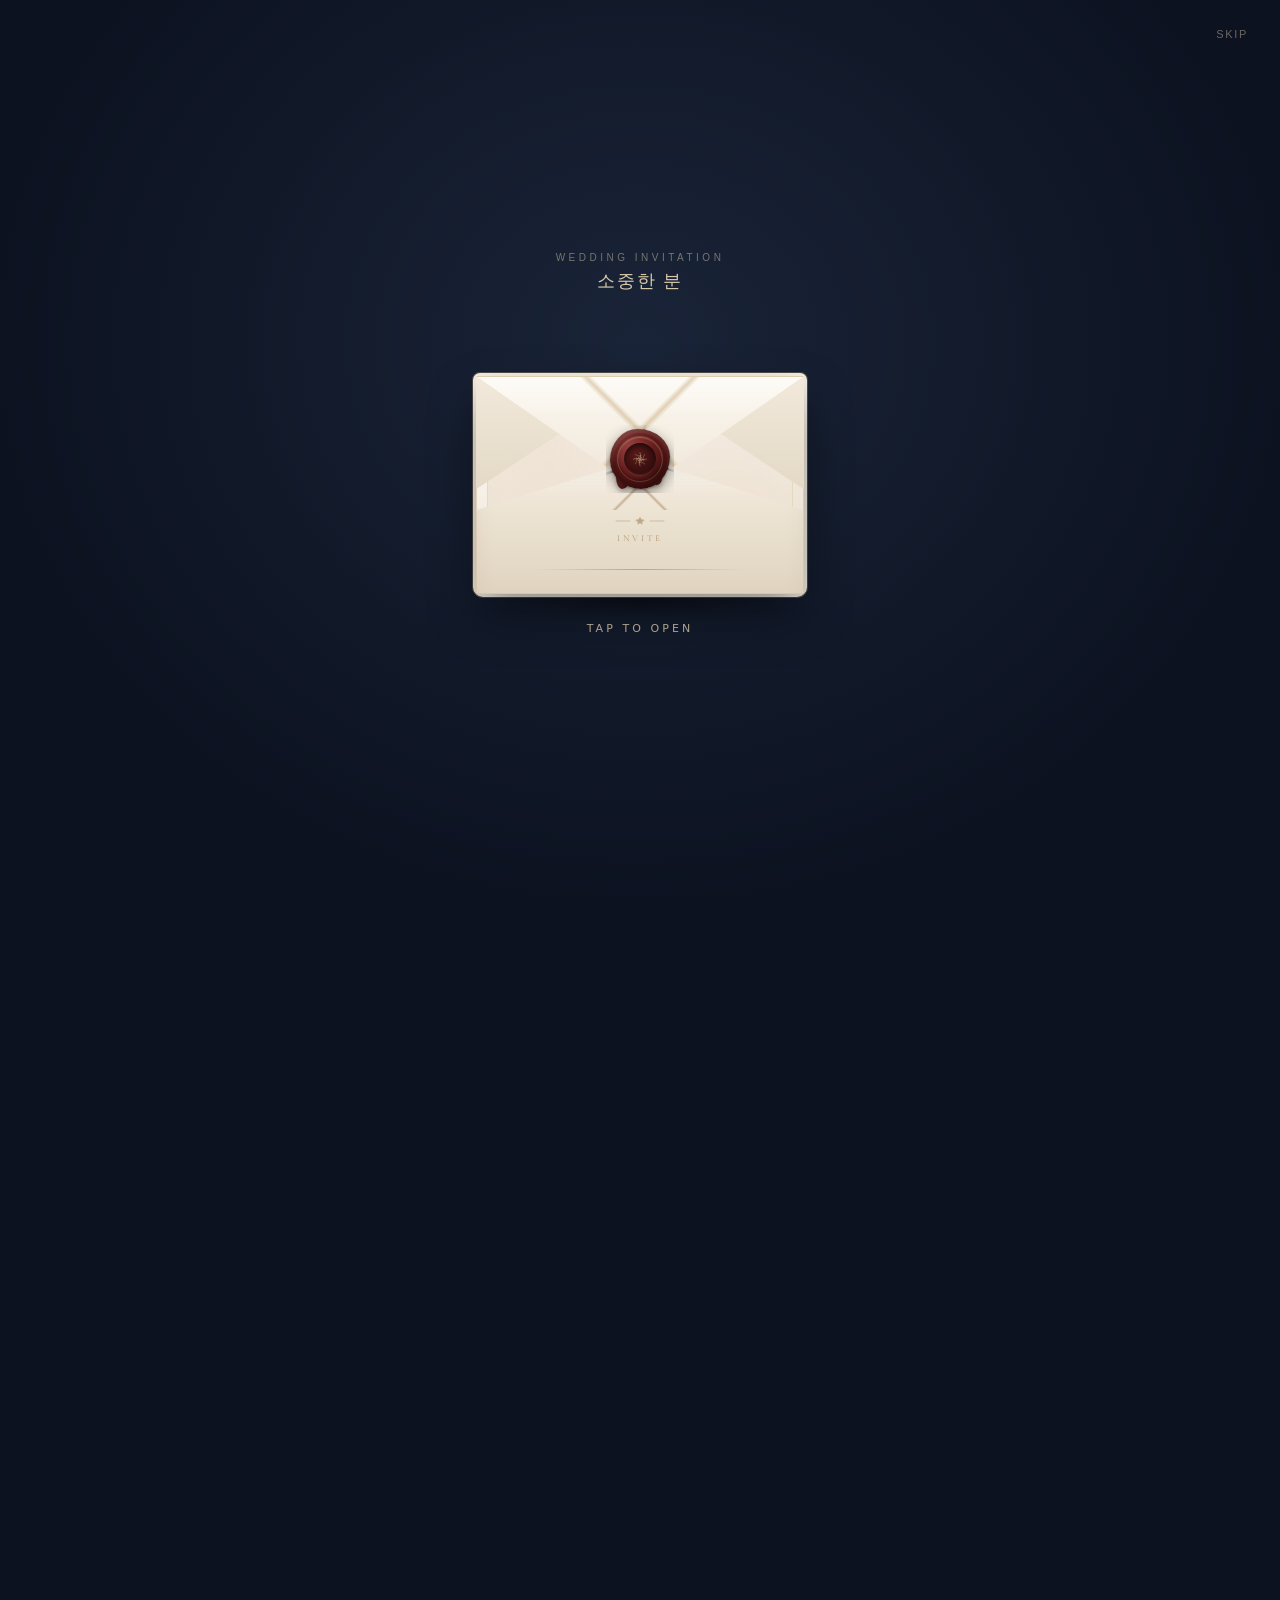
==== commit 2d6d66dc: "Update index.html" ====
--- a/index.html
+++ b/index.html
@@ -82,7 +82,7 @@
       justify-content: center;
       background:
         radial-gradient(ellipse at 50% 38%, #1a2438 0%, var(--night) 72%);
-      transition: opacity 0.85s ease, visibility 0.85s ease;
+      transition: opacity 1.1s ease, visibility 1.1s ease;
       overflow: hidden;
     }
     #envelope-stage.hidden-stage {
@@ -92,8 +92,13 @@
     }
     #envelope-stage.fading .env-scene {
       opacity: 0;
-      transform: scale(0.96);
-      transition: opacity 0.7s ease, transform 0.7s ease;
+      transform: scale(0.97) translateY(-6px);
+      transition: opacity 1s ease, transform 1s ease;
+    }
+    #envelope-stage.fading .env-card {
+      opacity: 0;
+      transform: translate(-50%, -50%) scale(1.02);
+      transition: opacity 0.95s ease, transform 0.95s ease;
     }
 
     .env-scene {
@@ -138,50 +143,59 @@
     .env-wrap {
       position: relative;
       width: 100%;
-      max-width: 320px;
-      height: 210px;
+      max-width: 328px;
+      height: 218px;
       perspective: 1400px;
       cursor: pointer;
       z-index: 2;
-      transition: opacity 0.55s ease 0.15s, transform 0.55s ease 0.15s;
+      transition: opacity 0.55s ease 0.15s, transform 0.55s ease 0.15s, filter 0.55s ease 0.15s;
     }
     #envelope-stage.opened .env-wrap {
-      opacity: 0.35;
+      opacity: 0.4;
       transform: translateY(18px) scale(0.96);
       pointer-events: none;
+      filter: brightness(0.94);
     }
 
     .env-shadow {
       position: absolute;
-      bottom: -16px;
-      left: 12%;
-      width: 76%;
-      height: 22px;
-      background: radial-gradient(ellipse, rgba(0,0,0,0.45) 0%, transparent 70%);
-      filter: blur(4px);
-    }
-
-    /* back panel of envelope */
+      bottom: -18px;
+      left: 10%;
+      width: 80%;
+      height: 26px;
+      background: radial-gradient(ellipse, rgba(0,0,0,0.48) 0%, transparent 72%);
+      filter: blur(6px);
+    }
+
+    /* back panel — ivory paper with double gold frame */
     .env-back {
       position: absolute;
       inset: 0;
-      background: linear-gradient(165deg, #1c283c 0%, #101826 100%);
-      border-radius: 3px 3px 6px 6px;
+      background:
+        linear-gradient(145deg, rgba(255,255,255,0.55) 0%, transparent 42%),
+        linear-gradient(165deg, #fbf7f0 0%, #f3ebe0 42%, #e8dfd0 100%);
+      border-radius: 4px 4px 7px 7px;
       box-shadow:
-        0 18px 40px rgba(0,0,0,0.45),
-        inset 0 0 0 1px rgba(196,165,116,0.22);
+        0 22px 48px rgba(0,0,0,0.42),
+        inset 0 1px 0 rgba(255,255,255,0.75),
+        inset 0 0 0 1px rgba(196,165,116,0.42),
+        0 0 0 3px #f7f1e7,
+        0 0 0 4px rgba(196,165,116,0.32);
       z-index: 1;
     }
 
-    /* inner liner — no white bleed; subtle dark paper only */
+    /* inner liner — soft blush paper + faint pattern */
     .env-liner {
       position: absolute;
-      left: 10px;
-      right: 10px;
-      top: 10px;
-      bottom: 10px;
-      background: linear-gradient(180deg, #243247 0%, #1a2436 100%);
-      border: 1px solid rgba(196,165,116,0.12);
+      left: 11px;
+      right: 11px;
+      top: 11px;
+      bottom: 11px;
+      background:
+        radial-gradient(circle at 20% 30%, rgba(196,165,116,0.07) 0%, transparent 45%),
+        radial-gradient(circle at 80% 70%, rgba(196,165,116,0.06) 0%, transparent 40%),
+        linear-gradient(180deg, #f6eee4 0%, #ebdfd0 100%);
+      border: 1px solid rgba(196,165,116,0.2);
       border-radius: 2px;
       z-index: 2;
       pointer-events: none;
@@ -213,10 +227,10 @@
       visibility: hidden;
       pointer-events: none;
       transition:
-        transform 0.85s cubic-bezier(0.22, 1, 0.36, 1) 0.22s,
-        opacity 0.4s ease 0.24s,
-        visibility 0s linear 0.22s,
-        box-shadow 0.45s ease;
+        transform 1.45s cubic-bezier(0.22, 1, 0.36, 1) 0.55s,
+        opacity 0.7s ease 0.6s,
+        visibility 0s linear 0.55s,
+        box-shadow 0.8s ease;
     }
     #envelope-stage.opened .env-card {
       /* screen center — readable hold */
@@ -301,7 +315,7 @@
       z-index: 5;
       transform-origin: top center;
       transform: rotateX(0deg);
-      transition: transform 0.72s cubic-bezier(0.4, 0, 0.2, 1) 0.1s;
+      transition: transform 1.15s cubic-bezier(0.33, 0.05, 0.2, 1) 0.28s;
       pointer-events: none;
       /* keep 3d flip looking solid */
       backface-visibility: hidden;
@@ -313,12 +327,27 @@
     .env-flap-face {
       width: 100%;
       height: 100%;
-      background: linear-gradient(180deg, #263348 0%, #172233 100%);
+      background:
+        linear-gradient(180deg, rgba(255,255,255,0.45) 0%, transparent 38%),
+        linear-gradient(180deg, #fcf8f1 0%, #efe5d6 100%);
       clip-path: polygon(0 0, 100% 0, 50% 100%);
-      box-shadow: 0 6px 14px rgba(0,0,0,0.2);
-      border-top: 1px solid rgba(196,165,116,0.28);
-    }
-    /* solid side panels so no gap leaks white at V edges when closed */
+      box-shadow: 0 8px 16px rgba(80,60,30,0.12);
+      border-top: 1px solid rgba(196,165,116,0.4);
+      position: relative;
+    }
+    /* gold edge along flap V */
+    .env-flap-face::after {
+      content: '';
+      position: absolute;
+      inset: 0;
+      clip-path: polygon(0 0, 100% 0, 50% 100%);
+      background:
+        linear-gradient(135deg, transparent 48%, rgba(196,165,116,0.55) 49.5%, transparent 51%),
+        linear-gradient(225deg, transparent 48%, rgba(196,165,116,0.55) 49.5%, transparent 51%);
+      pointer-events: none;
+      opacity: 0.85;
+    }
+    /* solid side panels so no gap leaks at V edges when closed */
     .env-side-l,
     .env-side-r {
       position: absolute;
@@ -327,7 +356,7 @@
       height: 52%;
       z-index: 4;
       pointer-events: none;
-      background: linear-gradient(180deg, #1e2a3e 0%, #141d2c 100%);
+      background: linear-gradient(180deg, #f2e9db 0%, #e4d9c6 100%);
     }
     .env-side-l {
       left: 0;
@@ -338,7 +367,7 @@
       clip-path: polygon(0 0, 100% 0, 100% 100%);
     }
 
-    /* front pocket — covers bottom + overlaps card fully when closed */
+    /* front pocket — ivory paper + ornament */
     .env-pocket {
       position: absolute;
       left: 0;
@@ -346,18 +375,66 @@
       bottom: 0;
       height: 62%;
       z-index: 6;
-      background: linear-gradient(180deg, #1a2538 0%, #0e1522 100%);
+      background:
+        linear-gradient(180deg, rgba(255,255,255,0.35) 0%, transparent 28%),
+        linear-gradient(180deg, #f6eee3 0%, #e9dfcd 55%, #e0d4c0 100%);
       clip-path: polygon(0 38%, 50% 0, 100% 38%, 100% 100%, 0 100%);
-      box-shadow: inset 0 10px 18px rgba(0,0,0,0.12);
-    }
+      box-shadow:
+        inset 0 12px 20px rgba(120,90,50,0.07),
+        inset 0 0 0 1px rgba(196,165,116,0.28);
+    }
+    /* gold V fold line */
+    .env-pocket::before {
+      content: '';
+      position: absolute;
+      left: 0;
+      right: 0;
+      top: 0;
+      height: 38%;
+      background:
+        linear-gradient(135deg, transparent 49.2%, rgba(154,123,79,0.5) 50%, transparent 50.8%),
+        linear-gradient(225deg, transparent 49.2%, rgba(154,123,79,0.5) 50%, transparent 50.8%);
+      pointer-events: none;
+    }
+    /* bottom foil line */
     .env-pocket::after {
       content: '';
       position: absolute;
-      left: 14%;
-      right: 14%;
-      bottom: 20%;
+      left: 18%;
+      right: 18%;
+      bottom: 18%;
       height: 1px;
-      background: linear-gradient(90deg, transparent, rgba(196,165,116,0.32), transparent);
+      background: linear-gradient(90deg, transparent, rgba(154,123,79,0.55), transparent);
+    }
+
+    /* pocket ornament under seal */
+    .env-ornament {
+      position: absolute;
+      left: 50%;
+      top: 52%;
+      transform: translate(-50%, -50%);
+      width: 72px;
+      height: 36px;
+      z-index: 1;
+      pointer-events: none;
+      display: flex;
+      flex-direction: column;
+      align-items: center;
+      justify-content: center;
+      gap: 5px;
+      opacity: 0.72;
+    }
+    .env-ornament svg {
+      width: 52px;
+      height: 14px;
+      color: #9a7b4f;
+    }
+    .env-ornament span {
+      font-family: 'Cormorant Garamond', serif;
+      font-size: 9px;
+      letter-spacing: 0.28em;
+      text-transform: uppercase;
+      color: #9a7b4f;
     }
 
     /* sealing wax — irregular stamp with crack-on-open */
@@ -379,7 +456,7 @@
         radial-gradient(ellipse at 40% 30%, #8a3030 0%, #5a1818 70%, #3a0e0e 100%);
       box-shadow: inset 0 1px 2px rgba(255,255,255,0.12), 0 2px 4px rgba(0,0,0,0.25);
       z-index: 0;
-      transition: opacity 0.35s ease, transform 0.45s ease;
+      transition: opacity 0.55s ease 0.08s, transform 0.7s ease 0.05s;
     }
     .seal-drip.d1 {
       width: 14px;
@@ -406,8 +483,8 @@
       inset: 0;
       overflow: hidden;
       transition:
-        transform 0.55s cubic-bezier(0.4, 0, 0.2, 1),
-        opacity 0.4s ease 0.08s;
+        transform 0.85s cubic-bezier(0.33, 0.1, 0.2, 1) 0.05s,
+        opacity 0.65s ease 0.12s;
       will-change: transform, opacity;
     }
     /* slight overlap on edges so closed seal has no hairline seams */
@@ -561,7 +638,7 @@
       box-shadow: 0 0 3px rgba(226, 209, 176, 0.6);
     }
     #envelope-stage.opened .seal-sparks i {
-      animation: spark-fly 0.65s ease-out forwards;
+      animation: spark-fly 0.95s ease-out forwards;
     }
     #envelope-stage.opened .seal-sparks i:nth-child(1)  { --dx: -26px; --dy: -20px; animation-delay: 0.02s; width: 2.5px; height: 2.5px; }
     #envelope-stage.opened .seal-sparks i:nth-child(2)  { --dx: 24px;  --dy: -18px; animation-delay: 0.04s; }
@@ -618,8 +695,8 @@
     /* ========== MAIN SCROLL ========== */
     #main-app {
       opacity: 0;
-      transform: translateY(24px);
-      transition: opacity 1s ease 0.15s, transform 1s ease 0.15s;
+      transform: translateY(18px);
+      transition: opacity 1.25s ease 0.1s, transform 1.25s ease 0.1s;
       pointer-events: none;
     }
     #main-app.visible {
@@ -647,14 +724,46 @@
       border-left: 1px solid var(--gold);
     }
 
+    /* soft-edged hero photo — no hard rectangle crop feel */
+    .hero-photo {
+      position: absolute;
+      inset: -6% -4%;
+      background-size: cover;
+      background-position: center 28%;
+      transform: scale(1.04);
+      -webkit-mask-image:
+        radial-gradient(ellipse 92% 88% at 50% 42%,
+          #000 0%,
+          #000 48%,
+          rgba(0,0,0,0.88) 62%,
+          rgba(0,0,0,0.45) 78%,
+          transparent 100%);
+      mask-image:
+        radial-gradient(ellipse 92% 88% at 50% 42%,
+          #000 0%,
+          #000 48%,
+          rgba(0,0,0,0.88) 62%,
+          rgba(0,0,0,0.45) 78%,
+          transparent 100%);
+    }
     .hero-overlay {
-      background: linear-gradient(
-        to bottom,
-        rgba(12,18,32,0.15) 0%,
-        rgba(12,18,32,0.25) 40%,
-        rgba(12,18,32,0.85) 78%,
-        rgba(12,18,32,1) 100%
-      );
+      background:
+        radial-gradient(ellipse 95% 80% at 50% 38%,
+          transparent 20%,
+          rgba(12,18,32,0.25) 55%,
+          rgba(12,18,32,0.72) 82%,
+          rgba(12,18,32,0.95) 100%),
+        linear-gradient(
+          to bottom,
+          rgba(12,18,32,0.12) 0%,
+          rgba(12,18,32,0.2) 38%,
+          rgba(12,18,32,0.78) 76%,
+          rgba(12,18,32,1) 100%
+        );
+    }
+    .phone > section.hero-section {
+      overflow: hidden;
+      border-radius: 0 0 28px 28px;
     }
 
     .section-label {
@@ -786,8 +895,9 @@
       max-height: min(78vh, 720px);
       object-fit: contain;
       border-radius: 2px;
-      transition: opacity 0.2s ease, transform 0.2s ease;
+      transition: opacity 0.4s ease;
       pointer-events: none;
+      will-change: opacity;
     }
     #lightbox-img.swiping {
       transition: none;
@@ -866,33 +976,52 @@
       right: max(16px, calc(50% - 204px));
       bottom: 24px;
       z-index: 50;
-      width: 48px;
-      height: 48px;
+      width: 52px;
+      height: 52px;
       border-radius: 50%;
-      border: 1px solid rgba(196,165,116,0.4);
-      background: rgba(12,18,32,0.82);
+      border: 1px solid rgba(196,165,116,0.45);
+      background: rgba(12,18,32,0.88);
       color: var(--gold-light);
       backdrop-filter: blur(8px);
       display: none;
       align-items: center;
       justify-content: center;
-      box-shadow: 0 8px 24px rgba(0,0,0,0.3);
+      box-shadow: 0 8px 24px rgba(0,0,0,0.35);
       cursor: pointer;
       padding: 0;
+      overflow: visible;
     }
     #bgm-btn.visible { display: flex; }
     #bgm-btn .lp {
-      width: 34px;
-      height: 34px;
+      width: 38px;
+      height: 38px;
       display: block;
       transition: transform 0.35s ease;
+      /* off-center mass so spin reads clearly */
+      filter: drop-shadow(0 1px 2px rgba(0,0,0,0.35));
     }
     #bgm-btn.playing .lp {
-      animation: spin-lp 3.2s linear infinite;
+      animation: spin-lp 2.2s linear infinite;
     }
     #bgm-btn:not(.playing) .lp {
-      /* slight tilt when paused — reads as resting vinyl */
-      transform: rotate(-12deg);
+      transform: rotate(-18deg);
+    }
+    /* tiny fixed cue arm — makes rotation obvious */
+    #bgm-btn::after {
+      content: '';
+      position: absolute;
+      top: 6px;
+      right: 10px;
+      width: 2px;
+      height: 14px;
+      background: linear-gradient(180deg, #e2d1b0 0%, #9a7b4f 100%);
+      border-radius: 1px;
+      transform: rotate(28deg);
+      transform-origin: top center;
+      box-shadow: 0 0 0 1px rgba(0,0,0,0.2);
+      pointer-events: none;
+      z-index: 2;
+      opacity: 0.85;
     }
     @keyframes spin-lp {
       from { transform: rotate(0deg); }
@@ -971,7 +1100,7 @@
             <div>채희</div>
           </div>
           <div class="env-card-line"></div>
-          <p class="env-card-date">2026. 10. 18</p>
+          <p class="env-card-date">2027. 4. 25</p>
           <p class="env-card-msg" id="env-card-msg">저희 결혼식에<br />초대합니다</p>
         </div>
       </div>
@@ -983,7 +1112,16 @@
         <div class="env-side-l"></div>
         <div class="env-side-r"></div>
         <div class="env-flap"><div class="env-flap-face"></div></div>
-        <div class="env-pocket"></div>
+        <div class="env-pocket">
+          <div class="env-ornament" aria-hidden="true">
+            <svg viewBox="0 0 64 16" fill="none">
+              <path d="M2 8h18M44 8h18" stroke="currentColor" stroke-width="0.9" opacity="0.7"/>
+              <path d="M26 8h12" stroke="currentColor" stroke-width="0.9" opacity="0.5"/>
+              <path d="M32 2.5l1.6 3.4 3.7.5-2.7 2.6.7 3.6L32 10.8 28.7 12.6l.7-3.6-2.7-2.6 3.7-.5L32 2.5z" fill="currentColor" opacity="0.75"/>
+            </svg>
+            <span>Invite</span>
+          </div>
+        </div>
         <div class="seal" aria-hidden="true">
           <div class="seal-drip d1"></div>
           <div class="seal-drip d2"></div>
@@ -1008,8 +1146,8 @@
     <div class="phone">
 
       <!-- HERO -->
-      <section class="relative h-[92vh] min-h-[560px] overflow-hidden bg-night">
-        <div class="absolute inset-0 bg-cover bg-center scale-105"
+      <section class="hero-section relative h-[92vh] min-h-[560px] bg-night">
+        <div class="hero-photo"
              style="background-image: url('main-photo.jpg');"></div>
         <div class="absolute inset-0 hero-overlay"></div>
 
@@ -1025,9 +1163,9 @@
             <span class="block text-5xl tracking-wide">채희</span>
           </h1>
           <div class="gold-line my-7 opacity-70"></div>
-          <p class="font-serif text-lg tracking-[0.25em] text-gold-light/90">2026. 10. 18 SAT</p>
-          <p class="mt-2 text-sm text-ivory/60 font-light tracking-wide">오후 12시 30분</p>
-          <p class="mt-4 text-xs text-ivory/45 tracking-[0.15em]">○○웨딩홀 그랜드볼룸</p>
+          <p class="font-serif text-lg tracking-[0.25em] text-gold-light/90">2027. 4. 25 SUN</p>
+          <p class="mt-2 text-sm text-ivory/60 font-light tracking-wide">오후 12시</p>
+          <p class="mt-4 text-xs text-ivory/45 tracking-[0.12em]">포항 포마레 웨딩 컨벤션</p>
         </div>
       </section>
 
@@ -1072,8 +1210,8 @@
               </div>
               <div>
                 <p class="text-[10px] text-soft tracking-[0.3em] uppercase mb-1">Date &amp; Time</p>
-                <p class="font-serif text-xl text-navy tracking-wide">2026. 10. 18. SAT</p>
-                <p class="text-sm text-[#5c574f] mt-0.5">오후 12시 30분</p>
+                <p class="font-serif text-xl text-navy tracking-wide">2027. 4. 25. SUN</p>
+                <p class="text-sm text-[#5c574f] mt-0.5">오후 12시</p>
               </div>
             </div>
             <div class="h-px bg-gradient-to-r from-transparent via-gold/30 to-transparent"></div>
@@ -1083,14 +1221,14 @@
               </div>
               <div>
                 <p class="text-[10px] text-soft tracking-[0.3em] uppercase mb-1">Location</p>
-                <p class="font-serif text-xl text-navy tracking-wide">○○웨딩홀 그랜드볼룸</p>
-                <p class="text-sm text-[#5c574f] mt-0.5">서울특별시 ○○구 ○○로 00</p>
+                <p class="font-serif text-xl text-navy tracking-wide">포마레 웨딩 컨벤션</p>
+                <p class="text-sm text-[#5c574f] mt-0.5">경상북도 포항시</p>
               </div>
             </div>
           </div>
 
           <div class="mt-9 space-y-3">
-            <a href="https://map.kakao.com/?q=웨딩홀" target="_blank" rel="noopener"
+            <a href="https://map.kakao.com/?q=포항%20포마레%20웨딩%20컨벤션" target="_blank" rel="noopener"
                class="btn-gold w-full py-3.5 rounded-xl text-sm font-medium flex items-center justify-center gap-2 tracking-wide">
               <i class="fa-solid fa-map text-gold text-xs"></i> 카카오맵 길찾기
             </a>
@@ -1111,8 +1249,8 @@
 
         <div class="bg-white/80 border border-gold/15 rounded-2xl p-7 shadow-[0_12px_40px_-16px_rgba(20,28,43,0.1)]" data-aos="fade-up">
           <div class="text-center mb-6">
-            <p class="font-serif text-lg text-navy tracking-[0.2em]">2026. 10</p>
-            <p class="text-xs text-soft mt-1 tracking-wide">오후 12시 30분</p>
+            <p class="font-serif text-lg text-navy tracking-[0.2em]">2027. 4</p>
+            <p class="text-xs text-soft mt-1 tracking-wide">오후 12시 · 일요일</p>
           </div>
 
           <div class="cal-wrap mb-8">
@@ -1133,7 +1271,7 @@
           <div class="text-center">
             <p class="text-[10px] tracking-[0.35em] text-soft uppercase mb-3">D-Day</p>
             <p class="dday-num" id="dday-label">D-<span>—</span></p>
-            <p class="text-sm text-[#5c574f] mt-3 font-light" id="dday-sub">2026년 10월 18일</p>
+            <p class="text-sm text-[#5c574f] mt-3 font-light" id="dday-sub">2027년 4월 25일</p>
           </div>
 
           <button type="button" onclick="addCalendar()"
@@ -1188,7 +1326,7 @@
           </div>
           <div class="gold-hair pl-5">
             <h4 class="font-serif text-lg text-navy mb-1">대중교통</h4>
-            <p class="text-sm text-[#5c574f] leading-relaxed">지하철 ○호선 ○○역 ○번 출구<br />도보 약 5분</p>
+            <p class="text-sm text-[#5c574f] leading-relaxed">포항 시내 · 예식장 주변 대중교통 이용<br />(상세 노선은 추후 안내)</p>
           </div>
           <div class="gold-hair pl-5">
             <h4 class="font-serif text-lg text-navy mb-1">셔틀버스</h4>
@@ -1297,7 +1435,7 @@
         </div>
 
         <p class="mt-16 text-[10px] text-white/20 tracking-[0.25em] uppercase">
-          Hyungwon &amp; Chaehee · 2026. 10. 18
+          Hyungwon &amp; Chaehee · 2027. 4. 25
         </p>
       </section>
     </div>
@@ -1306,24 +1444,27 @@
   <!-- BGM -->
   <button type="button" id="bgm-btn" onclick="toggleBgm()" aria-label="배경음악">
     <svg class="lp" viewBox="0 0 64 64" aria-hidden="true">
-      <!-- outer vinyl -->
-      <circle cx="32" cy="32" r="30" fill="#1a1a1a"/>
-      <circle cx="32" cy="32" r="30" fill="none" stroke="rgba(255,255,255,0.08)" stroke-width="1"/>
-      <!-- grooves -->
-      <circle cx="32" cy="32" r="26" fill="none" stroke="rgba(255,255,255,0.06)" stroke-width="0.8"/>
-      <circle cx="32" cy="32" r="23" fill="none" stroke="rgba(255,255,255,0.05)" stroke-width="0.7"/>
-      <circle cx="32" cy="32" r="20" fill="none" stroke="rgba(255,255,255,0.06)" stroke-width="0.7"/>
-      <circle cx="32" cy="32" r="17" fill="none" stroke="rgba(255,255,255,0.05)" stroke-width="0.7"/>
-      <!-- subtle sheen arc -->
-      <path d="M14 22c6-8 18-12 28-8" fill="none" stroke="rgba(255,255,255,0.12)" stroke-width="1.2" stroke-linecap="round"/>
-      <!-- center label -->
-      <circle cx="32" cy="32" r="11" fill="#9a7b4f"/>
-      <circle cx="32" cy="32" r="11" fill="none" stroke="#e2d1b0" stroke-width="0.9" opacity="0.55"/>
-      <circle cx="32" cy="32" r="7.5" fill="#c4a574"/>
-      <!-- spindle hole -->
-      <circle cx="32" cy="32" r="2.2" fill="#0c1220"/>
-      <!-- label highlight -->
-      <circle cx="29" cy="29" r="2.5" fill="rgba(255,255,255,0.18)"/>
+      <!-- vinyl body -->
+      <circle cx="32" cy="32" r="30" fill="#121212"/>
+      <circle cx="32" cy="32" r="30" fill="none" stroke="rgba(255,255,255,0.14)" stroke-width="1"/>
+      <!-- grooves (asymmetric arcs — spin is readable) -->
+      <path d="M32 6.5 A25.5 25.5 0 0 1 56 28" fill="none" stroke="rgba(255,255,255,0.16)" stroke-width="1"/>
+      <path d="M10 38 A23 23 0 0 1 40 10" fill="none" stroke="rgba(255,255,255,0.1)" stroke-width="0.9"/>
+      <path d="M14 48 A22 22 0 0 1 52 40" fill="none" stroke="rgba(255,255,255,0.12)" stroke-width="0.9"/>
+      <path d="M20 12 A18 18 0 0 1 50 22" fill="none" stroke="rgba(255,255,255,0.08)" stroke-width="0.8"/>
+      <!-- bright reflection wedge -->
+      <path d="M32 8 A24 24 0 0 1 52 20 L44 28 A14 14 0 0 0 32 18 Z" fill="rgba(255,255,255,0.14)"/>
+      <!-- center label (off-center marks) -->
+      <circle cx="32" cy="32" r="12" fill="#a8844f"/>
+      <circle cx="32" cy="32" r="12" fill="none" stroke="#f0e0c0" stroke-width="1.1"/>
+      <circle cx="32" cy="32" r="8.2" fill="#c4a574"/>
+      <!-- label typography mark — breaks radial symmetry -->
+      <line x1="26" y1="30" x2="38" y2="30" stroke="#2a2014" stroke-width="1.4" stroke-linecap="round" opacity="0.55"/>
+      <line x1="28" y1="34.5" x2="36" y2="34.5" stroke="#2a2014" stroke-width="1.1" stroke-linecap="round" opacity="0.4"/>
+      <circle cx="36.5" cy="27.5" r="1.6" fill="#f5ead0" opacity="0.9"/>
+      <!-- spindle -->
+      <circle cx="32" cy="32" r="2.4" fill="#0c1220"/>
+      <circle cx="32" cy="32" r="1.1" fill="#3a342c"/>
     </svg>
   </button>
   <audio id="bgm" loop preload="none">
@@ -1519,12 +1660,13 @@
     }
 
     /* ========== ENVELOPE OPEN ==========
-       Sequence (~2.5s total):
-       0.00s  seal cracks + gold sparks, flap starts
-       0.22s  card begins rising
-       ~1.1s  card readable — short hold
-       1.75s  scene fades
-       2.45s  main invitation shown
+       Sequence (~4.6s — slower, more emotional):
+       0.00s  seal cracks + sparks
+       0.28s  flap opens slowly
+       0.55s  card begins rising
+       ~2.0s  card fully readable — hold
+       3.4s   scene fades gently
+       4.55s  main invitation shown
     */
     function openInvitation(skipAnim) {
       if (opened) return;
@@ -1555,9 +1697,9 @@
 
       setTimeout(() => {
         stage.classList.add('fading');
-      }, 1750);
-
-      setTimeout(showMain, 2450);
+      }, 3400);
+
+      setTimeout(showMain, 4550);
     }
 
     function initAos() {
@@ -1617,10 +1759,10 @@
 
     /* ========== WEDDING DATE / CALENDAR / D-DAY ========== */
     const WEDDING = {
-      year: 2026,
-      month: 10, // 1-based
-      day: 18,
-      // local noon-ish for display; ICS uses KST 12:30
+      year: 2027,
+      month: 4, // 1-based
+      day: 25,
+      // 12:00 KST → ICS UTC = 03:00
     };
 
     function renderCalendar() {
@@ -1672,19 +1814,19 @@
     }
 
     function addCalendar() {
-      // 2026-10-18 12:30 KST → ICS
+      // 2027-04-25 12:00 KST → ICS (UTC+9 → 03:00Z)
       const ics = [
         'BEGIN:VCALENDAR',
         'VERSION:2.0',
         'PRODID:-//Wedding//KR',
         'BEGIN:VEVENT',
-        'UID:wedding-20261018@invite',
+        'UID:wedding-20270425@invite',
         'DTSTAMP:20260101T000000Z',
-        'DTSTART:20261018T033000Z',
-        'DTEND:20261018T060000Z',
+        'DTSTART:20270425T030000Z',
+        'DTEND:20270425T060000Z',
         'SUMMARY:형원 ♥ 채희 결혼식',
-        'DESCRIPTION:형원 · 채희 결혼식',
-        'LOCATION:○○웨딩홀 그랜드볼룸',
+        'DESCRIPTION:형원 · 채희 결혼식 — 포항 포마레 웨딩 컨벤션',
+        'LOCATION:포항 포마레 웨딩 컨벤션',
         'END:VEVENT',
         'END:VCALENDAR',
       ].join('\r\n');
@@ -1729,31 +1871,48 @@
       }
     }
 
+    /* B. soft crossfade */
     function showGalleryImage(animate) {
       const img = document.getElementById('lightbox-img');
       const counter = document.getElementById('lb-counter');
       const dots = document.getElementById('lb-dots');
       if (!img) return;
 
-      if (animate) {
-        img.style.opacity = '0.35';
-        setTimeout(() => {
-          img.src = GALLERY_SRCS[galleryIdx];
-          img.style.opacity = '1';
-          img.style.transform = '';
-        }, 120);
-      } else {
+      function updateMeta() {
+        if (counter) counter.textContent = (galleryIdx + 1) + ' / ' + GALLERY_SRCS.length;
+        if (dots) {
+          dots.innerHTML = GALLERY_SRCS.map((_, i) =>
+            '<span class="' + (i === galleryIdx ? 'on' : '') + '"></span>'
+          ).join('');
+        }
+      }
+
+      if (!animate) {
+        img.classList.remove('swiping');
+        img.style.transition = '';
+        img.style.transform = '';
+        img.style.opacity = '1';
         img.src = GALLERY_SRCS[galleryIdx];
-        img.style.opacity = '1';
-        img.style.transform = '';
+        updateMeta();
+        return;
       }
 
-      if (counter) counter.textContent = (galleryIdx + 1) + ' / ' + GALLERY_SRCS.length;
-      if (dots) {
-        dots.innerHTML = GALLERY_SRCS.map((_, i) =>
-          '<span class="' + (i === galleryIdx ? 'on' : '') + '"></span>'
-        ).join('');
-      }
+      img.classList.remove('swiping');
+      img.style.transition = 'opacity 0.32s ease';
+      img.style.transform = '';
+      img.style.opacity = '0';
+
+      setTimeout(function () {
+        img.src = GALLERY_SRCS[galleryIdx];
+        updateMeta();
+        // slight delay so src swap paints before fade-in
+        requestAnimationFrame(function () {
+          requestAnimationFrame(function () {
+            img.style.transition = 'opacity 0.45s ease';
+            img.style.opacity = '1';
+          });
+        });
+      }, 280);
     }
 
     function galleryNav(dir) {
@@ -1781,8 +1940,8 @@
         lbDeltaX = clientX - lbStartX;
         const dy = Math.abs(clientY - lbTouchY);
         if (Math.abs(lbDeltaX) > dy) {
-          img.style.transform = 'translateX(' + lbDeltaX * 0.85 + 'px)';
-          img.style.opacity = String(Math.max(0.35, 1 - Math.abs(lbDeltaX) / 320));
+          // crossfade feel while dragging: dim only, no slide
+          img.style.opacity = String(Math.max(0.4, 1 - Math.abs(lbDeltaX) / 280));
         }
       }
 
@@ -1791,13 +1950,13 @@
         lbDragging = false;
         if (img) img.classList.remove('swiping');
 
-        const threshold = 56;
+        const threshold = 48;
         if (lbDeltaX <= -threshold) {
           galleryNav(1);
         } else if (lbDeltaX >= threshold) {
           galleryNav(-1);
         } else if (img) {
-          img.style.transform = '';
+          img.style.transition = 'opacity 0.28s ease';
           img.style.opacity = '1';
         }
         lbDeltaX = 0;
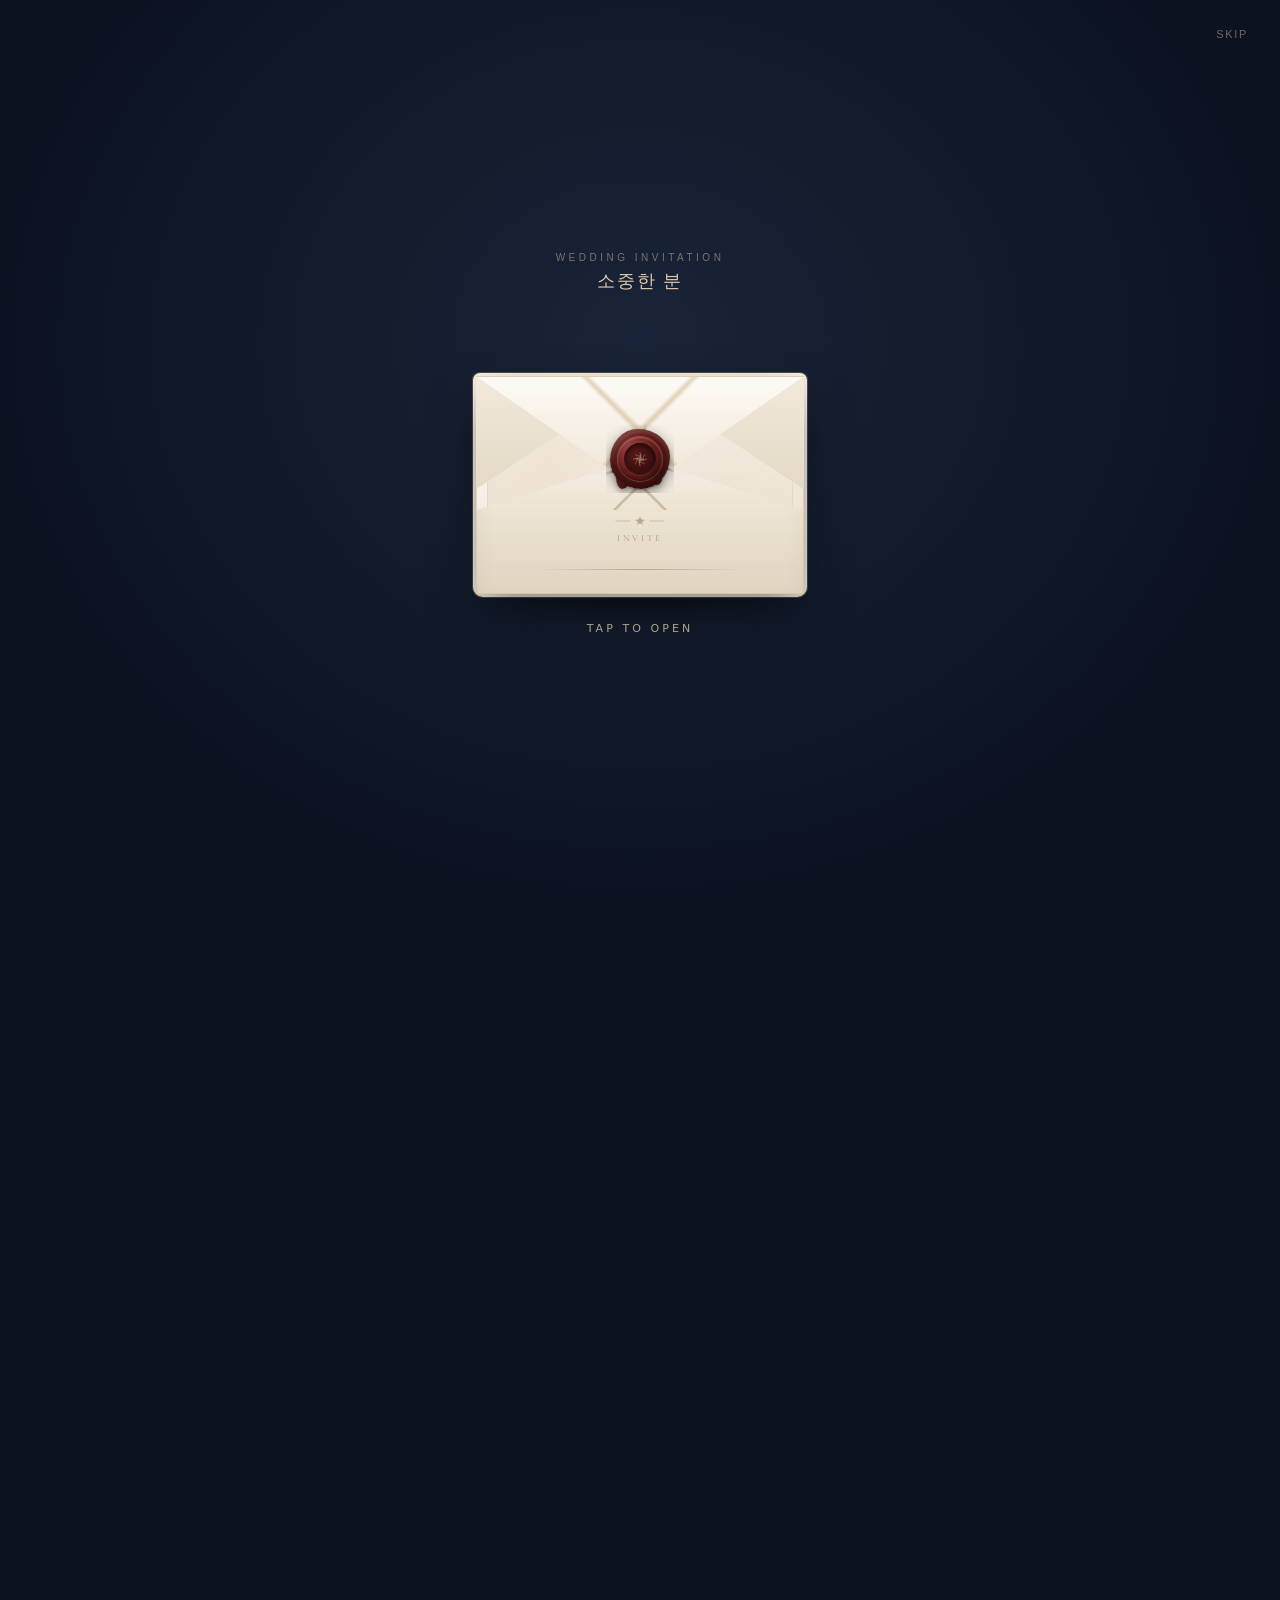
==== commit f500bbc0: "Update index.html" ====
--- a/index.html
+++ b/index.html
@@ -724,46 +724,36 @@
       border-left: 1px solid var(--gold);
     }
 
-    /* soft-edged hero photo — no hard rectangle crop feel */
+    /* full-bleed photo — soft fade into background (not oval crop) */
     .hero-photo {
       position: absolute;
-      inset: -6% -4%;
+      inset: 0;
       background-size: cover;
-      background-position: center 28%;
-      transform: scale(1.04);
-      -webkit-mask-image:
-        radial-gradient(ellipse 92% 88% at 50% 42%,
-          #000 0%,
-          #000 48%,
-          rgba(0,0,0,0.88) 62%,
-          rgba(0,0,0,0.45) 78%,
-          transparent 100%);
-      mask-image:
-        radial-gradient(ellipse 92% 88% at 50% 42%,
-          #000 0%,
-          #000 48%,
-          rgba(0,0,0,0.88) 62%,
-          rgba(0,0,0,0.45) 78%,
-          transparent 100%);
+      background-position: center 30%;
     }
     .hero-overlay {
+      /* long soft fade: photo → night bg (bottom & sides dissolve naturally) */
       background:
-        radial-gradient(ellipse 95% 80% at 50% 38%,
-          transparent 20%,
-          rgba(12,18,32,0.25) 55%,
-          rgba(12,18,32,0.72) 82%,
-          rgba(12,18,32,0.95) 100%),
         linear-gradient(
           to bottom,
-          rgba(12,18,32,0.12) 0%,
-          rgba(12,18,32,0.2) 38%,
-          rgba(12,18,32,0.78) 76%,
-          rgba(12,18,32,1) 100%
+          rgba(12, 18, 32, 0.08) 0%,
+          rgba(12, 18, 32, 0.05) 28%,
+          rgba(12, 18, 32, 0.18) 48%,
+          rgba(12, 18, 32, 0.42) 62%,
+          rgba(12, 18, 32, 0.72) 76%,
+          rgba(12, 18, 32, 0.92) 88%,
+          var(--night) 100%
+        ),
+        linear-gradient(
+          to right,
+          rgba(12, 18, 32, 0.35) 0%,
+          transparent 12%,
+          transparent 88%,
+          rgba(12, 18, 32, 0.35) 100%
         );
     }
     .phone > section.hero-section {
       overflow: hidden;
-      border-radius: 0 0 28px 28px;
     }
 
     .section-label {
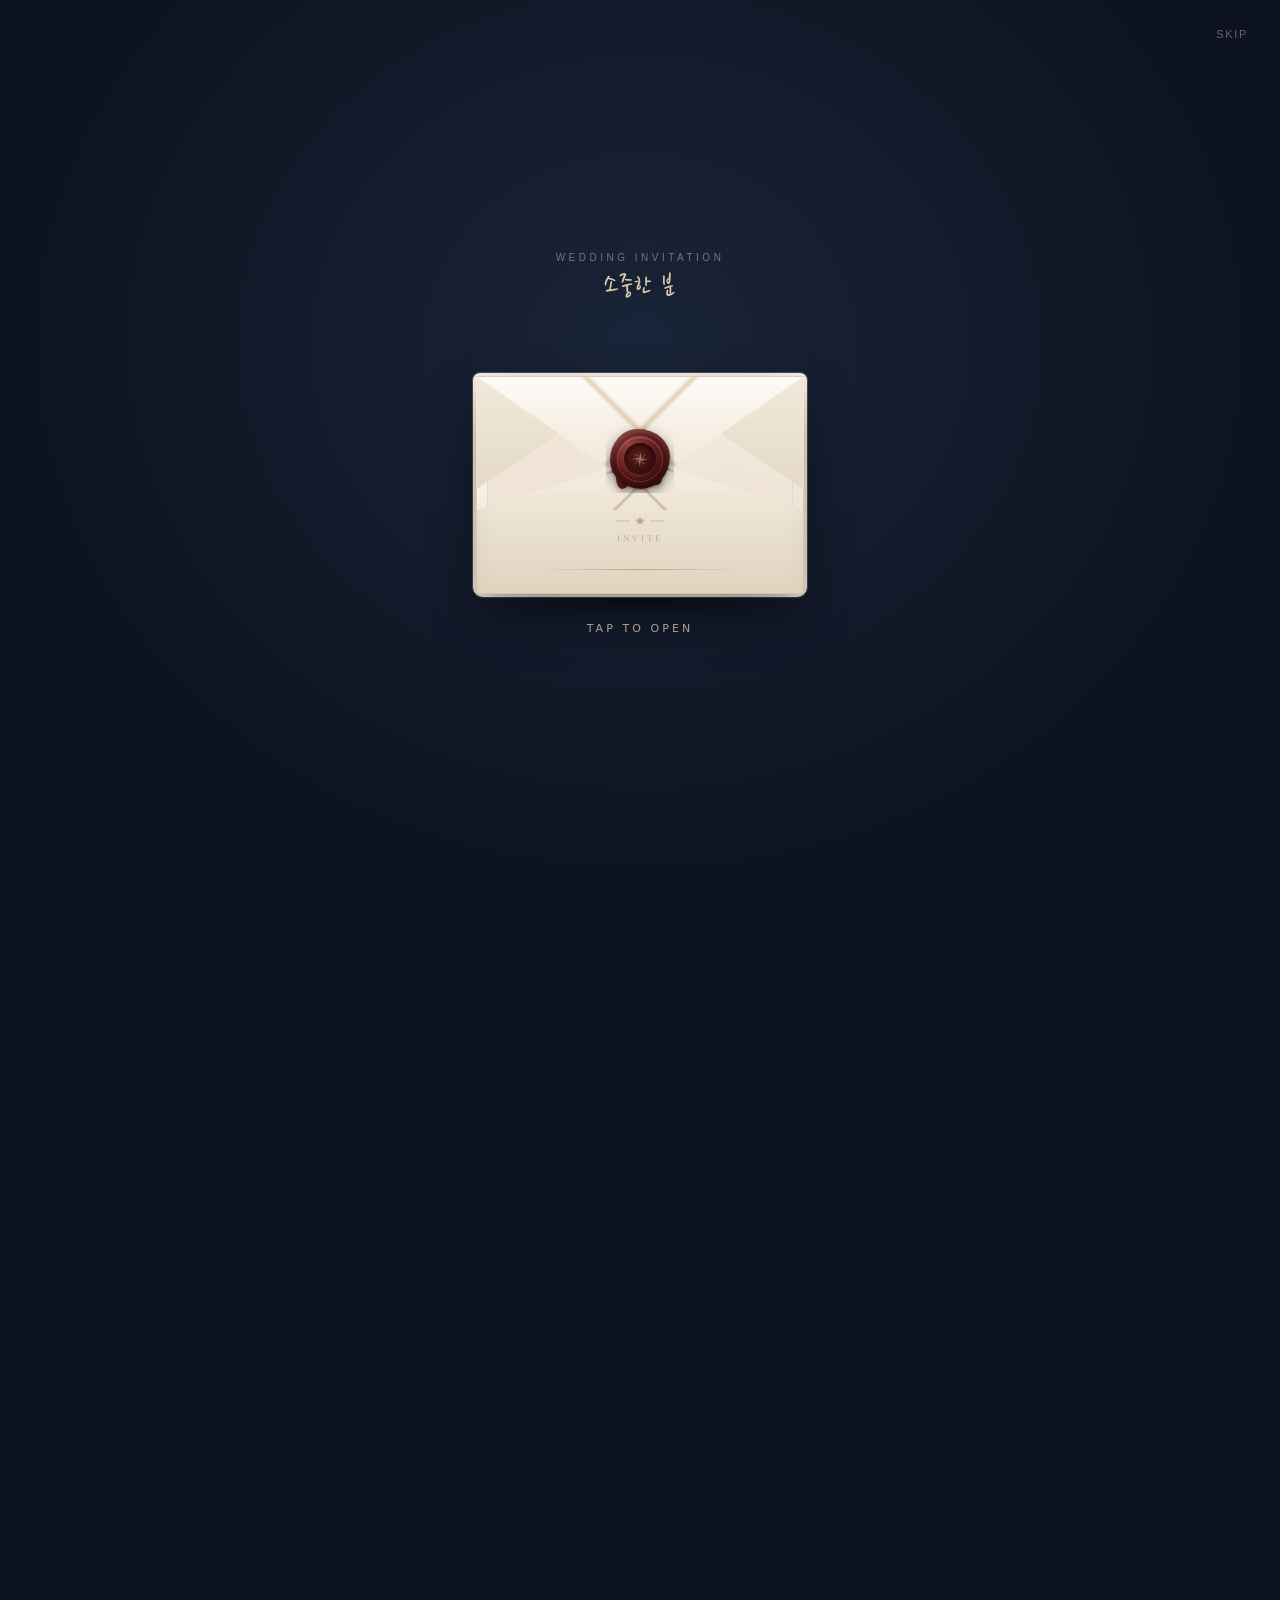
==== commit 93c091fe: "Update wedding invite: ivory envelope, map, sakura in phone, gift links, hero bottom fade, 2027-04-2" ====
--- a/index.html
+++ b/index.html
@@ -17,7 +17,7 @@
   <link rel="stylesheet" href="https://cdnjs.cloudflare.com/ajax/libs/font-awesome/6.4.0/css/all.min.css" />
   <link rel="preconnect" href="https://fonts.googleapis.com" />
   <link rel="preconnect" href="https://fonts.gstatic.com" crossorigin />
-  <link href="https://fonts.googleapis.com/css2?family=Cormorant+Garamond:ital,wght@0,300;0,400;0,500;0,600;1,400&family=Great+Vibes&display=swap" rel="stylesheet" />
+  <link href="https://fonts.googleapis.com/css2?family=Cormorant+Garamond:ital,wght@0,300;0,400;0,500;0,600;1,400&family=Great+Vibes&family=Nanum+Pen+Script&display=swap" rel="stylesheet" />
 
   <script>
     tailwind.config = {
@@ -33,10 +33,12 @@
             'gold-light': '#e2d1b0',
             'gold-dark': '#9a7b4f',
             soft: '#8a857c',
+            blossom: '#f3c4cb',
           },
           fontFamily: {
             serif: ['"Cormorant Garamond"', 'Georgia', 'serif'],
             script: ['"Great Vibes"', 'cursive'],
+            pen: ['"Nanum Pen Script"', 'cursive'],
             sans: ['Pretendard', 'system-ui', 'sans-serif'],
           },
         },
@@ -71,6 +73,28 @@
 
     .font-serif { font-family: 'Cormorant Garamond', Georgia, serif; }
     .font-script { font-family: 'Great Vibes', cursive; }
+    .font-pen { font-family: 'Nanum Pen Script', cursive; }
+
+    /* guest handwriting name */
+    .guest-hand {
+      font-family: 'Nanum Pen Script', cursive;
+      font-size: 1.65rem;
+      line-height: 1.25;
+      letter-spacing: 0.04em;
+      color: var(--gold-light);
+      text-shadow: 0 1px 12px rgba(0,0,0,0.18);
+    }
+    .guest-hand-dark {
+      font-family: 'Nanum Pen Script', cursive;
+      font-size: 1.85rem;
+      line-height: 1.3;
+      letter-spacing: 0.03em;
+      color: var(--navy);
+    }
+    #env-guest-name.guest-hand {
+      font-size: 1.75rem;
+      color: var(--gold-light);
+    }
 
     /* ========== ENVELOPE OVERLAY ========== */
     #envelope-stage {
@@ -724,36 +748,81 @@
       border-left: 1px solid var(--gold);
     }
 
-    /* full-bleed photo — soft fade into background (not oval crop) */
+    /* hero: photo full-bleed, bottom soft fade into invitation paper */
+    .hero-section {
+      position: relative;
+      overflow: hidden;
+      background: var(--paper);
+    }
     .hero-photo {
       position: absolute;
       inset: 0;
+      z-index: 0;
       background-size: cover;
       background-position: center 30%;
+      /* 1) mask: photo pixels dissolve downward (iOS needs -webkit + size) */
+      -webkit-mask-image: linear-gradient(
+        to bottom,
+        #000 0%,
+        #000 38%,
+        rgba(0, 0, 0, 0.92) 50%,
+        rgba(0, 0, 0, 0.55) 65%,
+        rgba(0, 0, 0, 0.2) 80%,
+        transparent 100%
+      );
+      mask-image: linear-gradient(
+        to bottom,
+        #000 0%,
+        #000 38%,
+        rgba(0, 0, 0, 0.92) 50%,
+        rgba(0, 0, 0, 0.55) 65%,
+        rgba(0, 0, 0, 0.2) 80%,
+        transparent 100%
+      );
+      -webkit-mask-size: 100% 100%;
+      mask-size: 100% 100%;
+      -webkit-mask-repeat: no-repeat;
+      mask-repeat: no-repeat;
+    }
+    /* 2) always-on gradient layer — works even if mask is weak */
+    .hero-fade {
+      position: absolute;
+      left: 0;
+      right: 0;
+      bottom: 0;
+      height: 58%;
+      z-index: 1;
+      pointer-events: none;
+      background: linear-gradient(
+        to bottom,
+        rgba(12, 18, 32, 0) 0%,
+        rgba(12, 18, 32, 0.08) 18%,
+        rgba(12, 18, 32, 0.35) 40%,
+        rgba(12, 18, 32, 0.62) 58%,
+        rgba(30, 28, 26, 0.78) 72%,
+        rgba(120, 112, 102, 0.55) 86%,
+        rgba(247, 243, 236, 0.88) 95%,
+        var(--paper) 100%
+      );
     }
     .hero-overlay {
-      /* long soft fade: photo → night bg (bottom & sides dissolve naturally) */
-      background:
-        linear-gradient(
-          to bottom,
-          rgba(12, 18, 32, 0.08) 0%,
-          rgba(12, 18, 32, 0.05) 28%,
-          rgba(12, 18, 32, 0.18) 48%,
-          rgba(12, 18, 32, 0.42) 62%,
-          rgba(12, 18, 32, 0.72) 76%,
-          rgba(12, 18, 32, 0.92) 88%,
-          var(--night) 100%
-        ),
-        linear-gradient(
-          to right,
-          rgba(12, 18, 32, 0.35) 0%,
-          transparent 12%,
-          transparent 88%,
-          rgba(12, 18, 32, 0.35) 100%
-        );
-    }
-    .phone > section.hero-section {
-      overflow: hidden;
+      position: absolute;
+      inset: 0;
+      z-index: 2;
+      pointer-events: none;
+      /* top/mid only: keep names readable without killing bottom fade */
+      background: linear-gradient(
+        to bottom,
+        rgba(12, 18, 32, 0.32) 0%,
+        rgba(12, 18, 32, 0.1) 18%,
+        rgba(12, 18, 32, 0.06) 35%,
+        rgba(12, 18, 32, 0.2) 55%,
+        transparent 72%
+      );
+    }
+    .hero-section .hero-copy {
+      position: relative;
+      z-index: 3;
     }
 
     .section-label {
@@ -1065,6 +1134,153 @@
       letter-spacing: 0.2em;
       color: var(--gold);
     }
+
+    /* map preview card */
+    .map-card {
+      overflow: hidden;
+      border-radius: 16px;
+      border: 1px solid rgba(196,165,116,0.22);
+      background: #fff;
+      box-shadow: 0 14px 40px -16px rgba(20,28,43,0.12);
+    }
+    .map-frame {
+      position: relative;
+      width: 100%;
+      height: 200px;
+      background: #e8e4dc;
+    }
+    .map-frame iframe {
+      width: 100%;
+      height: 100%;
+      border: 0;
+      display: block;
+      filter: grayscale(0.15) contrast(0.98);
+    }
+    .map-frame::after {
+      content: '';
+      position: absolute;
+      inset: 0;
+      pointer-events: none;
+      box-shadow: inset 0 0 0 1px rgba(196,165,116,0.15);
+    }
+    .nav-chip {
+      display: inline-flex;
+      align-items: center;
+      justify-content: center;
+      gap: 6px;
+      padding: 10px 12px;
+      border-radius: 999px;
+      border: 1px solid rgba(196,165,116,0.35);
+      font-size: 12px;
+      color: var(--navy);
+      background: rgba(255,255,255,0.8);
+      transition: background 0.2s, transform 0.15s;
+    }
+    .nav-chip:active { transform: scale(0.97); background: rgba(196,165,116,0.1); }
+
+    /* pay / gift deep-link buttons */
+    .pay-btns {
+      display: flex;
+      flex-wrap: wrap;
+      gap: 6px;
+      margin-top: 10px;
+    }
+    .pay-btn {
+      font-size: 11px;
+      padding: 6px 10px;
+      border-radius: 999px;
+      border: 1px solid rgba(196,165,116,0.35);
+      background: transparent;
+      color: var(--navy);
+      letter-spacing: 0.02em;
+      cursor: pointer;
+    }
+    .pay-btn.toss {
+      border-color: rgba(0, 98, 255, 0.35);
+      color: #0062ff;
+    }
+    .pay-btn.kakao {
+      border-color: rgba(60, 30, 30, 0.2);
+      background: rgba(254, 229, 0, 0.35);
+      color: #3c1e1e;
+    }
+    .pay-btn.copy {
+      color: var(--navy);
+    }
+
+    /* cherry blossoms — only inside .phone (mobile frame), soft flutter */
+    #sakura-layer {
+      position: absolute;
+      inset: 0;
+      z-index: 35;
+      pointer-events: none;
+      overflow: hidden;
+      opacity: 0;
+      transition: opacity 1.4s ease;
+    }
+    #sakura-layer.on { opacity: 1; }
+    .petal {
+      position: absolute;
+      top: -8%;
+      width: 12px;
+      height: 10px;
+      margin-left: -6px;
+      /* soft sakura silhouette */
+      border-radius: 100% 0 90% 0;
+      background:
+        radial-gradient(circle at 30% 30%, #fff6f7 0%, transparent 42%),
+        linear-gradient(145deg, #fde6ea 0%, #f2b8c2 48%, #e89aab 100%);
+      opacity: 0;
+      box-shadow: 0 1px 2px rgba(180, 100, 120, 0.12);
+      transform-origin: 50% 50%;
+      will-change: transform, opacity;
+      animation-name: petal-fall, petal-sway;
+      animation-timing-function: linear, ease-in-out;
+      animation-iteration-count: infinite, infinite;
+    }
+    .petal::after {
+      content: '';
+      position: absolute;
+      inset: 18% 22%;
+      border-radius: inherit;
+      background: radial-gradient(circle at 40% 35%, rgba(255,255,255,0.55), transparent 70%);
+      pointer-events: none;
+    }
+    .petal.p2 {
+      border-radius: 0 100% 0 90%;
+      background:
+        radial-gradient(circle at 65% 35%, #fff8f9 0%, transparent 40%),
+        linear-gradient(210deg, #fceef0 0%, #efb0bc 100%);
+    }
+    .petal.p3 {
+      border-radius: 90% 10% 100% 0;
+      width: 9px;
+      height: 11px;
+      background: linear-gradient(160deg, #f9d4db 0%, #e8a0b0 100%);
+    }
+    /* fall down the phone column */
+    @keyframes petal-fall {
+      0% {
+        top: -8%;
+        opacity: 0;
+      }
+      6% { opacity: 0.72; }
+      85% { opacity: 0.45; }
+      100% {
+        top: 104%;
+        opacity: 0;
+      }
+    }
+    /* side-to-side flutter + tumble (emotional drift) */
+    @keyframes petal-sway {
+      0%   { transform: translateX(0) rotate(0deg) scale(1); }
+      15%  { transform: translateX(calc(var(--amp) * 0.55)) rotate(28deg) scale(1.05); }
+      30%  { transform: translateX(calc(var(--amp) * -0.35)) rotate(-18deg) scale(0.95); }
+      48%  { transform: translateX(calc(var(--amp) * 0.85)) rotate(52deg) scale(1.08); }
+      65%  { transform: translateX(calc(var(--amp) * -0.6)) rotate(-36deg) scale(0.92); }
+      82%  { transform: translateX(calc(var(--amp) * 0.4)) rotate(70deg) scale(1.02); }
+      100% { transform: translateX(calc(var(--amp) * -0.2)) rotate(var(--spin)) scale(0.88); }
+    }
   </style>
 </head>
 <body class="locked antialiased">
@@ -1076,7 +1292,7 @@
     <div class="env-scene">
       <p class="env-to">
         <small>Wedding Invitation</small>
-        <span id="env-guest-name">소중한 분</span>
+        <span id="env-guest-name" class="guest-hand">소중한 분</span>
       </p>
 
       <!-- reveal card (rises out of envelope on open) -->
@@ -1134,36 +1350,40 @@
   <!-- ========== MAIN ========== -->
   <div id="main-app">
     <div class="phone">
+      <!-- sakura only inside phone (mobile frame) -->
+      <div id="sakura-layer" aria-hidden="true"></div>
 
       <!-- HERO -->
-      <section class="hero-section relative h-[92vh] min-h-[560px] bg-night">
+      <section class="hero-section relative h-[92vh] min-h-[560px]">
         <div class="hero-photo"
              style="background-image: url('main-photo.jpg');"></div>
-        <div class="absolute inset-0 hero-overlay"></div>
-
-        <div class="absolute inset-x-0 top-0 pt-10 flex justify-center" data-aos="fade-down">
+        <div class="hero-fade" aria-hidden="true"></div>
+        <div class="hero-overlay"></div>
+
+        <div class="hero-copy absolute inset-x-0 top-0 pt-10 flex justify-center" data-aos="fade-down">
           <p class="text-gold-light/70 text-[10px] tracking-[0.5em] uppercase font-serif">The Wedding of</p>
         </div>
 
-        <div class="absolute bottom-14 left-0 right-0 px-8 text-center text-ivory" data-aos="fade-up">
-          <p id="hero-guest-line" class="text-gold-light/80 text-sm font-light mb-6 tracking-wide hidden"></p>
+        <div class="hero-copy absolute bottom-[18%] left-0 right-0 px-8 text-center text-ivory" data-aos="fade-up">
+          <p id="hero-guest-line" class="guest-hand mb-5 hidden"></p>
           <h1 class="font-serif font-light leading-none mb-3">
-            <span class="block text-5xl tracking-wide">형원</span>
+            <span class="block text-5xl tracking-wide drop-shadow-sm">형원</span>
             <span class="block font-script text-3xl text-gold my-3">and</span>
-            <span class="block text-5xl tracking-wide">채희</span>
+            <span class="block text-5xl tracking-wide drop-shadow-sm">채희</span>
           </h1>
           <div class="gold-line my-7 opacity-70"></div>
           <p class="font-serif text-lg tracking-[0.25em] text-gold-light/90">2027. 4. 25 SUN</p>
-          <p class="mt-2 text-sm text-ivory/60 font-light tracking-wide">오후 12시</p>
-          <p class="mt-4 text-xs text-ivory/45 tracking-[0.12em]">포항 포마레 웨딩 컨벤션</p>
+          <p class="mt-2 text-sm text-ivory/70 font-light tracking-wide">오후 12시</p>
+          <p class="mt-4 text-xs text-ivory/55 tracking-[0.12em]">포항 포마레 웨딩 컨벤션</p>
         </div>
       </section>
 
-      <!-- INVITE MESSAGE -->
-      <section class="px-9 pt-20 pb-16 bg-paper">
+      <!-- INVITE MESSAGE (slight overlap so fade into paper is seamless) -->
+      <section class="px-9 pt-10 pb-16 bg-paper -mt-10 relative z-[1]">
         <div class="text-center" data-aos="fade-up">
           <p class="section-label mb-8">Invitation</p>
           <i class="fa-solid fa-quote-left text-gold/40 text-xl mb-5"></i>
+          <p id="invite-guest-hand" class="guest-hand-dark mb-4 hidden"></p>
           <h2 class="font-serif text-2xl text-navy mb-8 font-medium tracking-wide">새로운 시작을 알려드립니다</h2>
           <p id="invite-greeting" class="text-[15px] leading-[2] text-[#5c574f] font-light">
             서로가 마주 보며 다져온 사랑을<br />
@@ -1217,12 +1437,39 @@
             </div>
           </div>
 
-          <div class="mt-9 space-y-3">
+          <!-- map preview -->
+          <div class="map-card mt-8" data-aos="fade-up">
+            <div class="map-frame">
+              <iframe
+                title="포항 포마레 웨딩 컨벤션 지도"
+                loading="lazy"
+                referrerpolicy="no-referrer-when-downgrade"
+                src="https://maps.google.com/maps?q=%ED%8F%AC%ED%95%AD%20%ED%8F%AC%EB%A7%88%EB%A0%88%20%EC%9B%A8%EB%94%A9%20%EC%BB%A8%EB%B2%A4%EC%85%98&hl=ko&z=15&output=embed">
+              </iframe>
+            </div>
+            <div class="px-5 py-4">
+              <p class="font-serif text-base text-navy tracking-wide">포마레 웨딩 컨벤션</p>
+              <p class="text-xs text-soft mt-1 leading-relaxed">경상북도 포항시 · 지도 핀 위치를 확인해 주세요</p>
+              <div class="mt-4 grid grid-cols-3 gap-2">
+                <a class="nav-chip" href="https://map.kakao.com/?q=포항%20포마레%20웨딩%20컨벤션" target="_blank" rel="noopener">
+                  <i class="fa-solid fa-location-arrow text-[10px] text-gold"></i>카카오
+                </a>
+                <a class="nav-chip" href="https://map.naver.com/v5/search/포항%20포마레%20웨딩%20컨벤션" target="_blank" rel="noopener">
+                  <i class="fa-solid fa-map text-[10px] text-gold"></i>네이버
+                </a>
+                <a class="nav-chip" href="https://www.google.com/maps/search/?api=1&query=포항+포마레+웨딩+컨벤션" target="_blank" rel="noopener">
+                  <i class="fa-solid fa-compass text-[10px] text-gold"></i>구글
+                </a>
+              </div>
+            </div>
+          </div>
+
+          <div class="mt-5 space-y-3">
             <a href="https://map.kakao.com/?q=포항%20포마레%20웨딩%20컨벤션" target="_blank" rel="noopener"
                class="btn-gold w-full py-3.5 rounded-xl text-sm font-medium flex items-center justify-center gap-2 tracking-wide">
               <i class="fa-solid fa-map text-gold text-xs"></i> 카카오맵 길찾기
             </a>
-            <a href="tel:0212345678"
+            <a href="tel:0540000000"
                class="btn-outline w-full py-3.5 rounded-xl text-sm font-medium flex items-center justify-center gap-2">
               <i class="fa-solid fa-phone text-xs"></i> 예식장 전화
             </a>
@@ -1499,14 +1746,16 @@
       friend: { name: '친구', display: '친구', side: 'bride', tone: 'friendly' },
     };
 
+    /* bankCode: 토스/카카오 딥링크용 (예: 004 국민, 088 신한, 020 우리, 081 하나)
+       kakaoPayLink: 개인 카카오페이 송금 링크가 있으면 넣기 (없으면 딥링크 시도 후 복사) */
     const ACCOUNTS = {
       groom: [
-        { label: '신랑 형원', bank: '○○은행', number: '000-000-000000', holder: '형원' },
-        { label: '신랑 측 혼주', bank: '○○은행', number: '000-000-000000', holder: '혼주' },
+        { label: '신랑 형원', bank: '○○은행', number: '000-000-000000', holder: '형원', bankCode: '088' },
+        { label: '신랑 측 혼주', bank: '○○은행', number: '000-000-000000', holder: '혼주', bankCode: '004' },
       ],
       bride: [
-        { label: '신부 채희', bank: '○○은행', number: '000-000-000000', holder: '채희' },
-        { label: '신부 측 혼주', bank: '○○은행', number: '000-000-000000', holder: '혼주' },
+        { label: '신부 채희', bank: '○○은행', number: '000-000-000000', holder: '채희', bankCode: '088' },
+        { label: '신부 측 혼주', bank: '○○은행', number: '000-000-000000', holder: '혼주', bankCode: '020' },
       ],
     };
 
@@ -1562,18 +1811,27 @@
       const cardGuest = document.getElementById('env-card-guest');
       const cardMsg = document.getElementById('env-card-msg');
       const heroLine = document.getElementById('hero-guest-line');
+      const inviteHand = document.getElementById('invite-guest-hand');
       const invite = document.getElementById('invite-greeting');
       const rsvpName = document.getElementById('rsvp-name');
       const rsvpHint = document.getElementById('rsvp-name-hint');
 
       const label = guestLabel(currentGuest);
-      envName.textContent = label;
+      const handName = currentGuest
+        ? (currentGuest.tone === 'formal' && !currentGuest.display.includes('님')
+            ? currentGuest.display + ' 님'
+            : currentGuest.display)
+        : '소중한 분';
+
+      if (envName) {
+        envName.textContent = handName;
+        envName.classList.add('guest-hand');
+      }
 
       if (currentGuest) {
         if (cardGuest) {
-          cardGuest.textContent = (currentGuest.tone === 'friendly')
-            ? 'To. ' + currentGuest.display
-            : 'To. ' + label;
+          cardGuest.innerHTML = '<span class="guest-hand-dark" style="font-size:1.35rem">To. ' +
+            (currentGuest.tone === 'friendly' ? currentGuest.display : handName) + '</span>';
         }
         if (cardMsg) {
           if (currentGuest.tone === 'friendly') {
@@ -1581,33 +1839,74 @@
           } else if (currentGuest.tone === 'family') {
             cardMsg.innerHTML = '자리를 빛내 주시면<br />감사하겠습니다';
           } else {
-            cardMsg.innerHTML = label + '을<br />초대합니다';
+            cardMsg.innerHTML = handName + '을<br />초대합니다';
           }
         }
 
-        heroLine.textContent = formatHeroLine(currentGuest);
-        heroLine.classList.remove('hidden');
+        if (heroLine) {
+          heroLine.innerHTML = formatHeroLineHand(currentGuest, handName);
+          heroLine.classList.remove('hidden');
+        }
+        if (inviteHand) {
+          inviteHand.textContent = handName + '께';
+          inviteHand.classList.remove('hidden');
+        }
 
         invite.innerHTML = INVITE_COPY[currentGuest.tone] || INVITE_COPY.formal;
 
         if (rsvpName) rsvpName.value = currentGuest.name || currentGuest.display;
         if (rsvpHint) {
-          rsvpHint.textContent = label + '의 참석 여부를 알려주시면 준비에 큰 도움이 됩니다.';
+          rsvpHint.textContent = handName + '의 참석 여부를 알려주시면 준비에 큰 도움이 됩니다.';
         }
       } else {
         if (cardGuest) cardGuest.textContent = '';
         if (cardMsg) cardMsg.innerHTML = '저희 결혼식에<br />초대합니다';
+        if (heroLine) heroLine.classList.add('hidden');
+        if (inviteHand) inviteHand.classList.add('hidden');
         invite.innerHTML = INVITE_COPY.formal;
       }
 
       renderAccounts(currentGuest ? currentGuest.side : 'both');
     }
 
-    function formatHeroLine(g) {
-      if (g.tone === 'friendly') return g.display + ', 우리 결혼합니다';
-      if (g.tone === 'family') return g.display + ', 자리를 빛내 주세요';
-      const n = g.display.includes('님') ? g.display : g.display + ' 님';
-      return n + '을 결혼식에 초대합니다';
+    function formatHeroLineHand(g, handName) {
+      if (g.tone === 'friendly') return handName + ', 우리 결혼합니다';
+      if (g.tone === 'family') return handName + ', 자리를 빛내 주세요';
+      return handName + ', 초대합니다';
+    }
+
+    function bareAccount(num) {
+      return String(num || '').replace(/\D/g, '');
+    }
+
+    function openTossPay(bankCode, accountNo) {
+      const bare = bareAccount(accountNo);
+      const code = bankCode || '';
+      const deep = 'supertoss://send?amount=0&bankCode=' + encodeURIComponent(code) +
+        '&accountNo=' + encodeURIComponent(bare);
+      try { window.location.href = deep; } catch (e) {}
+      setTimeout(function () {
+        if (document.visibilityState === 'visible') {
+          copyText(accountNo, '토스 앱을 열 수 없어 계좌번호를 복사했습니다');
+        }
+      }, 1800);
+    }
+
+    function openKakaoPay(bankCode, accountNo, kakaoPayLink) {
+      if (kakaoPayLink) {
+        window.open(kakaoPayLink, '_blank', 'noopener');
+        return;
+      }
+      const bare = bareAccount(accountNo);
+      const code = bankCode || '';
+      const deep = 'kakaotalk://kakaopay/money/to/bank?bank_code=' + encodeURIComponent(code) +
+        '&account_number=' + encodeURIComponent(bare);
+      try { window.location.href = deep; } catch (e) {}
+      setTimeout(function () {
+        if (document.visibilityState === 'visible') {
+          copyText(accountNo, '카카오페이를 열 수 없어 계좌번호를 복사했습니다');
+        }
+      }, 1800);
     }
 
     function renderAccounts(side) {
@@ -1629,24 +1928,65 @@
             <i class="fa-solid fa-chevron-down text-gold text-xs acc-chevron" id="${b.key}-chevron"></i>
           </button>
           <div class="acc-body" id="${b.key}-body">
-            <div class="px-5 pb-5 space-y-4">
-              ${b.items.map((a, i) => `
-                <div class="flex items-end justify-between gap-3 border-t border-gold/10 pt-4">
-                  <div>
-                    <p class="text-xs text-soft mb-1">${a.label}</p>
-                    <p class="text-sm text-navy">${a.bank} <span class="font-medium tracking-wide">${a.number}</span></p>
-                    <p class="text-xs text-soft mt-0.5">예금주 ${a.holder}</p>
+            <div class="px-5 pb-5 space-y-5">
+              ${b.items.map((a) => {
+                const num = a.number;
+                const code = a.bankCode || '';
+                const kLink = a.kakaoPayLink ? String(a.kakaoPayLink).replace(/'/g, "\\'") : '';
+                return `
+                <div class="border-t border-gold/10 pt-4">
+                  <p class="text-xs text-soft mb-1">${a.label}</p>
+                  <p class="text-sm text-navy">${a.bank} <span class="font-medium tracking-wide">${num}</span></p>
+                  <p class="text-xs text-soft mt-0.5">예금주 ${a.holder}</p>
+                  <div class="pay-btns">
+                    <button type="button" class="pay-btn copy" onclick="copyText('${num}', '계좌번호가 복사되었습니다')">계좌 복사</button>
+                    <button type="button" class="pay-btn toss" onclick="openTossPay('${code}', '${num}')">토스 송금</button>
+                    <button type="button" class="pay-btn kakao" onclick="openKakaoPay('${code}', '${num}', '${kLink}')">카카오페이</button>
                   </div>
-                  <button type="button" onclick="copyText('${a.number}', '계좌번호가 복사되었습니다')"
-                          class="shrink-0 text-[11px] px-3 py-1.5 border border-gold/40 rounded-full text-navy tracking-wide">
-                    복사
-                  </button>
-                </div>
-              `).join('')}
+                </div>`;
+              }).join('')}
             </div>
           </div>
         </div>
       `).join('');
+    }
+
+    /* cherry blossoms — inside .phone only, soft flutter fall */
+    function startSakura() {
+      const layer = document.getElementById('sakura-layer');
+      if (!layer || layer.dataset.ready === '1') return;
+      layer.dataset.ready = '1';
+      layer.innerHTML = '';
+
+      const count = 14;
+      for (let i = 0; i < count; i++) {
+        const p = document.createElement('span');
+        const variant = i % 3;
+        p.className = 'petal' + (variant === 1 ? ' p2' : variant === 2 ? ' p3' : '');
+
+        const left = 6 + Math.random() * 88; // keep inside phone width
+        const delay = Math.random() * 7;
+        const fallDur = 11 + Math.random() * 9; // slow, gentle
+        const swayDur = 2.4 + Math.random() * 2.2;
+        const size = 9 + Math.random() * 8;
+        const amp = (18 + Math.random() * 36) * (Math.random() < 0.5 ? -1 : 1);
+        const spin = (200 + Math.random() * 260) * (Math.random() < 0.5 ? -1 : 1);
+
+        p.style.left = left + '%';
+        p.style.width = size + 'px';
+        p.style.height = (size * (0.75 + Math.random() * 0.35)) + 'px';
+        p.style.setProperty('--amp', amp + 'px');
+        p.style.setProperty('--spin', spin + 'deg');
+        // two animations: fall (duration1) + sway (duration2)
+        p.style.animationDuration = fallDur + 's, ' + swayDur + 's';
+        p.style.animationDelay = delay + 's, ' + (delay * 0.35) + 's';
+
+        layer.appendChild(p);
+      }
+
+      requestAnimationFrame(function () {
+        layer.classList.add('on');
+      });
     }
 
     /* ========== ENVELOPE OPEN ==========
@@ -1675,6 +2015,7 @@
         document.body.classList.remove('locked');
         bgmBtn.classList.add('visible');
         initAos();
+        startSakura();
       }
 
       if (skipAnim) {
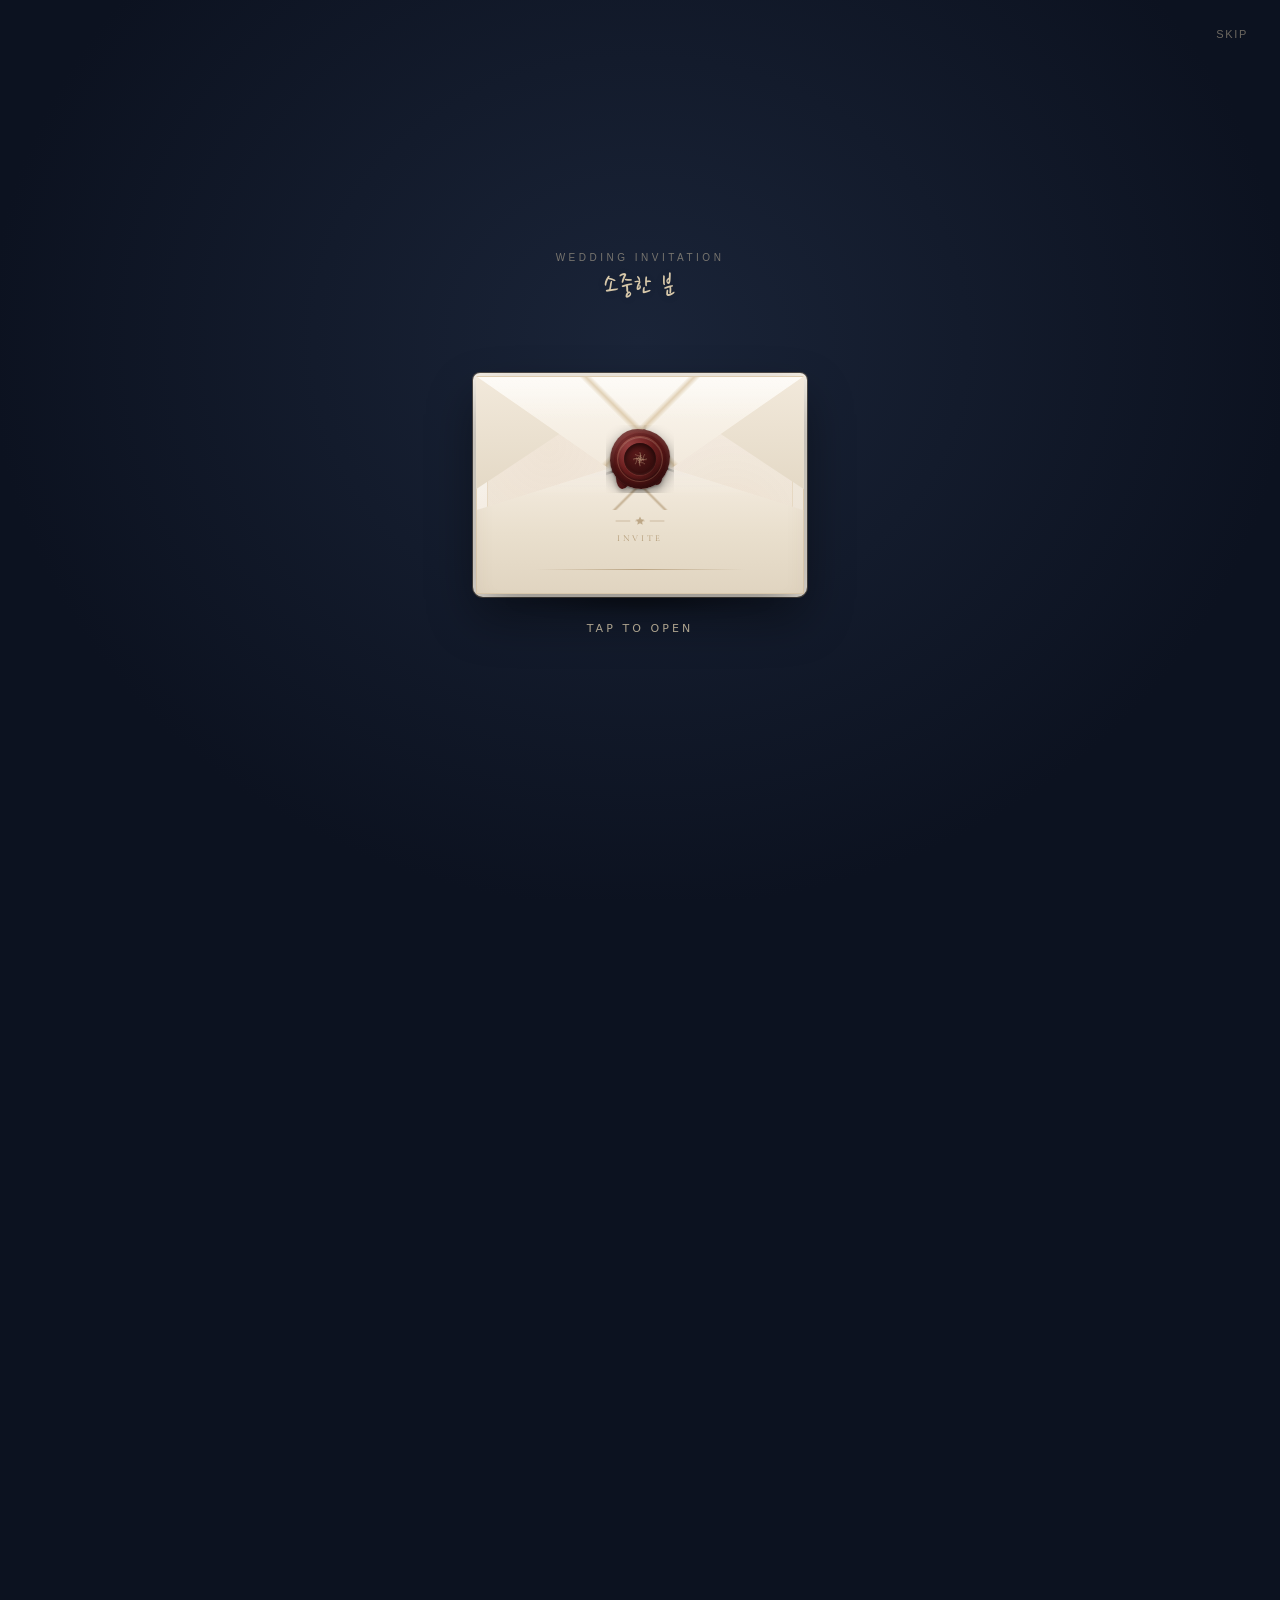
==== commit a4972e19: "Update wedding invite: ivory envelope, map, sakura in phone, gift links, hero bottom fade, 2027-04-2" ====
--- a/index.html
+++ b/index.html
@@ -46,1242 +46,7 @@
     };
   </script>
 
-  <style>
-    :root {
-      --night: #0c1220;
-      --navy: #141c2b;
-      --ivory: #f7f3ec;
-      --paper: #fbf8f3;
-      --gold: #c4a574;
-      --gold-light: #e2d1b0;
-      --ink: #1a1a1a;
-    }
-
-    * { -webkit-tap-highlight-color: transparent; }
-
-    html, body {
-      margin: 0;
-      padding: 0;
-      background: var(--night);
-      font-family: Pretendard, system-ui, sans-serif;
-      color: var(--ink);
-      word-break: keep-all;
-      overflow-x: hidden;
-    }
-
-    body.locked { overflow: hidden; height: 100vh; }
-
-    .font-serif { font-family: 'Cormorant Garamond', Georgia, serif; }
-    .font-script { font-family: 'Great Vibes', cursive; }
-    .font-pen { font-family: 'Nanum Pen Script', cursive; }
-
-    /* guest handwriting name */
-    .guest-hand {
-      font-family: 'Nanum Pen Script', cursive;
-      font-size: 1.65rem;
-      line-height: 1.25;
-      letter-spacing: 0.04em;
-      color: var(--gold-light);
-      text-shadow: 0 1px 12px rgba(0,0,0,0.18);
-    }
-    .guest-hand-dark {
-      font-family: 'Nanum Pen Script', cursive;
-      font-size: 1.85rem;
-      line-height: 1.3;
-      letter-spacing: 0.03em;
-      color: var(--navy);
-    }
-    #env-guest-name.guest-hand {
-      font-size: 1.75rem;
-      color: var(--gold-light);
-    }
-
-    /* ========== ENVELOPE OVERLAY ========== */
-    #envelope-stage {
-      position: fixed;
-      inset: 0;
-      z-index: 100;
-      display: flex;
-      align-items: center;
-      justify-content: center;
-      background:
-        radial-gradient(ellipse at 50% 38%, #1a2438 0%, var(--night) 72%);
-      transition: opacity 1.1s ease, visibility 1.1s ease;
-      overflow: hidden;
-    }
-    #envelope-stage.hidden-stage {
-      opacity: 0;
-      visibility: hidden;
-      pointer-events: none;
-    }
-    #envelope-stage.fading .env-scene {
-      opacity: 0;
-      transform: scale(0.97) translateY(-6px);
-      transition: opacity 1s ease, transform 1s ease;
-    }
-    #envelope-stage.fading .env-card {
-      opacity: 0;
-      transform: translate(-50%, -50%) scale(1.02);
-      transition: opacity 0.95s ease, transform 0.95s ease;
-    }
-
-    .env-scene {
-      position: relative;
-      width: min(90vw, 360px);
-      height: 420px;
-      display: flex;
-      flex-direction: column;
-      align-items: center;
-      justify-content: flex-end;
-      padding-bottom: 28px;
-    }
-
-    .env-to {
-      position: absolute;
-      top: 8px;
-      left: 0;
-      right: 0;
-      text-align: center;
-      color: var(--gold-light);
-      font-family: 'Cormorant Garamond', serif;
-      font-size: 18px;
-      letter-spacing: 0.12em;
-      opacity: 0.95;
-      z-index: 6;
-      transition: opacity 0.4s ease;
-    }
-    .env-to small {
-      display: block;
-      font-family: Pretendard, sans-serif;
-      font-size: 10px;
-      letter-spacing: 0.35em;
-      color: rgba(226,209,176,0.5);
-      margin-bottom: 6px;
-      text-transform: uppercase;
-    }
-    #envelope-stage.opened .env-to {
-      opacity: 0;
-    }
-
-    /* envelope shell */
-    .env-wrap {
-      position: relative;
-      width: 100%;
-      max-width: 328px;
-      height: 218px;
-      perspective: 1400px;
-      cursor: pointer;
-      z-index: 2;
-      transition: opacity 0.55s ease 0.15s, transform 0.55s ease 0.15s, filter 0.55s ease 0.15s;
-    }
-    #envelope-stage.opened .env-wrap {
-      opacity: 0.4;
-      transform: translateY(18px) scale(0.96);
-      pointer-events: none;
-      filter: brightness(0.94);
-    }
-
-    .env-shadow {
-      position: absolute;
-      bottom: -18px;
-      left: 10%;
-      width: 80%;
-      height: 26px;
-      background: radial-gradient(ellipse, rgba(0,0,0,0.48) 0%, transparent 72%);
-      filter: blur(6px);
-    }
-
-    /* back panel — ivory paper with double gold frame */
-    .env-back {
-      position: absolute;
-      inset: 0;
-      background:
-        linear-gradient(145deg, rgba(255,255,255,0.55) 0%, transparent 42%),
-        linear-gradient(165deg, #fbf7f0 0%, #f3ebe0 42%, #e8dfd0 100%);
-      border-radius: 4px 4px 7px 7px;
-      box-shadow:
-        0 22px 48px rgba(0,0,0,0.42),
-        inset 0 1px 0 rgba(255,255,255,0.75),
-        inset 0 0 0 1px rgba(196,165,116,0.42),
-        0 0 0 3px #f7f1e7,
-        0 0 0 4px rgba(196,165,116,0.32);
-      z-index: 1;
-    }
-
-    /* inner liner — soft blush paper + faint pattern */
-    .env-liner {
-      position: absolute;
-      left: 11px;
-      right: 11px;
-      top: 11px;
-      bottom: 11px;
-      background:
-        radial-gradient(circle at 20% 30%, rgba(196,165,116,0.07) 0%, transparent 45%),
-        radial-gradient(circle at 80% 70%, rgba(196,165,116,0.06) 0%, transparent 40%),
-        linear-gradient(180deg, #f6eee4 0%, #ebdfd0 100%);
-      border: 1px solid rgba(196,165,116,0.2);
-      border-radius: 2px;
-      z-index: 2;
-      pointer-events: none;
-    }
-
-    /* reveal card — fixed; hidden when closed, rises to screen center on open */
-    .env-card {
-      position: fixed;
-      left: 50%;
-      top: 54%;
-      width: min(86vw, 300px);
-      height: min(58vh, 360px);
-      background:
-        linear-gradient(180deg, #fbf8f3 0%, #f3ede3 100%);
-      border-radius: 3px;
-      box-shadow:
-        0 24px 48px rgba(0,0,0,0.35),
-        inset 0 0 0 1px rgba(196,165,116,0.35);
-      display: flex;
-      flex-direction: column;
-      align-items: center;
-      justify-content: center;
-      text-align: center;
-      padding: 24px 20px;
-      z-index: 12;
-      /* tucked under envelope area, fully invisible */
-      transform: translate(-50%, 28%) scale(0.88);
-      opacity: 0;
-      visibility: hidden;
-      pointer-events: none;
-      transition:
-        transform 1.45s cubic-bezier(0.22, 1, 0.36, 1) 0.55s,
-        opacity 0.7s ease 0.6s,
-        visibility 0s linear 0.55s,
-        box-shadow 0.8s ease;
-    }
-    #envelope-stage.opened .env-card {
-      /* screen center — readable hold */
-      top: 48%;
-      transform: translate(-50%, -50%) scale(1);
-      opacity: 1;
-      visibility: visible;
-      box-shadow:
-        0 28px 60px rgba(0,0,0,0.42),
-        inset 0 0 0 1px rgba(196,165,116,0.4);
-      z-index: 25;
-    }
-
-    .env-card-inner {
-      position: relative;
-      width: 100%;
-      height: 100%;
-      border: 1px solid rgba(196,165,116,0.28);
-      display: flex;
-      flex-direction: column;
-      align-items: center;
-      justify-content: center;
-      padding: 20px 16px;
-    }
-    .env-card-guest {
-      font-family: Pretendard, sans-serif;
-      font-size: 12px;
-      color: #8a857c;
-      letter-spacing: 0.08em;
-      margin-bottom: 18px;
-      min-height: 1.2em;
-    }
-    .env-card-label {
-      font-family: 'Cormorant Garamond', serif;
-      font-size: 11px;
-      letter-spacing: 0.42em;
-      text-transform: uppercase;
-      color: #9a7b4f;
-      margin-bottom: 14px;
-    }
-    .env-card-names {
-      font-family: 'Cormorant Garamond', serif;
-      font-weight: 400;
-      font-size: 36px;
-      line-height: 1.15;
-      color: #141c2b;
-      letter-spacing: 0.06em;
-    }
-    .env-card-and {
-      font-family: 'Great Vibes', cursive;
-      font-size: 22px;
-      color: #c4a574;
-      margin: 6px 0;
-    }
-    .env-card-line {
-      width: 36px;
-      height: 1px;
-      background: linear-gradient(90deg, transparent, #c4a574, transparent);
-      margin: 18px 0 14px;
-    }
-    .env-card-date {
-      font-family: 'Cormorant Garamond', serif;
-      font-size: 15px;
-      letter-spacing: 0.22em;
-      color: #5c574f;
-    }
-    .env-card-msg {
-      margin-top: 16px;
-      font-size: 12px;
-      color: #8a857c;
-      line-height: 1.7;
-      font-weight: 300;
-    }
-
-    /* top flap — closed covers entire top; solid triangle */
-    .env-flap {
-      position: absolute;
-      left: 0;
-      right: 0;
-      top: 0;
-      height: 52%;
-      z-index: 5;
-      transform-origin: top center;
-      transform: rotateX(0deg);
-      transition: transform 1.15s cubic-bezier(0.33, 0.05, 0.2, 1) 0.28s;
-      pointer-events: none;
-      /* keep 3d flip looking solid */
-      backface-visibility: hidden;
-    }
-    #envelope-stage.opened .env-flap {
-      transform: rotateX(175deg);
-      z-index: 1;
-    }
-    .env-flap-face {
-      width: 100%;
-      height: 100%;
-      background:
-        linear-gradient(180deg, rgba(255,255,255,0.45) 0%, transparent 38%),
-        linear-gradient(180deg, #fcf8f1 0%, #efe5d6 100%);
-      clip-path: polygon(0 0, 100% 0, 50% 100%);
-      box-shadow: 0 8px 16px rgba(80,60,30,0.12);
-      border-top: 1px solid rgba(196,165,116,0.4);
-      position: relative;
-    }
-    /* gold edge along flap V */
-    .env-flap-face::after {
-      content: '';
-      position: absolute;
-      inset: 0;
-      clip-path: polygon(0 0, 100% 0, 50% 100%);
-      background:
-        linear-gradient(135deg, transparent 48%, rgba(196,165,116,0.55) 49.5%, transparent 51%),
-        linear-gradient(225deg, transparent 48%, rgba(196,165,116,0.55) 49.5%, transparent 51%);
-      pointer-events: none;
-      opacity: 0.85;
-    }
-    /* solid side panels so no gap leaks at V edges when closed */
-    .env-side-l,
-    .env-side-r {
-      position: absolute;
-      top: 0;
-      width: 52%;
-      height: 52%;
-      z-index: 4;
-      pointer-events: none;
-      background: linear-gradient(180deg, #f2e9db 0%, #e4d9c6 100%);
-    }
-    .env-side-l {
-      left: 0;
-      clip-path: polygon(0 0, 100% 0, 0 100%);
-    }
-    .env-side-r {
-      right: 0;
-      clip-path: polygon(0 0, 100% 0, 100% 100%);
-    }
-
-    /* front pocket — ivory paper + ornament */
-    .env-pocket {
-      position: absolute;
-      left: 0;
-      right: 0;
-      bottom: 0;
-      height: 62%;
-      z-index: 6;
-      background:
-        linear-gradient(180deg, rgba(255,255,255,0.35) 0%, transparent 28%),
-        linear-gradient(180deg, #f6eee3 0%, #e9dfcd 55%, #e0d4c0 100%);
-      clip-path: polygon(0 38%, 50% 0, 100% 38%, 100% 100%, 0 100%);
-      box-shadow:
-        inset 0 12px 20px rgba(120,90,50,0.07),
-        inset 0 0 0 1px rgba(196,165,116,0.28);
-    }
-    /* gold V fold line */
-    .env-pocket::before {
-      content: '';
-      position: absolute;
-      left: 0;
-      right: 0;
-      top: 0;
-      height: 38%;
-      background:
-        linear-gradient(135deg, transparent 49.2%, rgba(154,123,79,0.5) 50%, transparent 50.8%),
-        linear-gradient(225deg, transparent 49.2%, rgba(154,123,79,0.5) 50%, transparent 50.8%);
-      pointer-events: none;
-    }
-    /* bottom foil line */
-    .env-pocket::after {
-      content: '';
-      position: absolute;
-      left: 18%;
-      right: 18%;
-      bottom: 18%;
-      height: 1px;
-      background: linear-gradient(90deg, transparent, rgba(154,123,79,0.55), transparent);
-    }
-
-    /* pocket ornament under seal */
-    .env-ornament {
-      position: absolute;
-      left: 50%;
-      top: 52%;
-      transform: translate(-50%, -50%);
-      width: 72px;
-      height: 36px;
-      z-index: 1;
-      pointer-events: none;
-      display: flex;
-      flex-direction: column;
-      align-items: center;
-      justify-content: center;
-      gap: 5px;
-      opacity: 0.72;
-    }
-    .env-ornament svg {
-      width: 52px;
-      height: 14px;
-      color: #9a7b4f;
-    }
-    .env-ornament span {
-      font-family: 'Cormorant Garamond', serif;
-      font-size: 9px;
-      letter-spacing: 0.28em;
-      text-transform: uppercase;
-      color: #9a7b4f;
-    }
-
-    /* sealing wax — irregular stamp with crack-on-open */
-    .seal {
-      position: absolute;
-      left: 50%;
-      top: 38%;
-      transform: translate(-50%, -50%);
-      z-index: 8;
-      width: 68px;
-      height: 68px;
-      pointer-events: none;
-    }
-
-    /* small melted drips under the main blob */
-    .seal-drip {
-      position: absolute;
-      background:
-        radial-gradient(ellipse at 40% 30%, #8a3030 0%, #5a1818 70%, #3a0e0e 100%);
-      box-shadow: inset 0 1px 2px rgba(255,255,255,0.12), 0 2px 4px rgba(0,0,0,0.25);
-      z-index: 0;
-      transition: opacity 0.55s ease 0.08s, transform 0.7s ease 0.05s;
-    }
-    .seal-drip.d1 {
-      width: 14px;
-      height: 18px;
-      left: 10px;
-      bottom: 4px;
-      border-radius: 40% 50% 55% 45% / 35% 40% 60% 65%;
-    }
-    .seal-drip.d2 {
-      width: 11px;
-      height: 14px;
-      right: 12px;
-      bottom: 8px;
-      border-radius: 50% 45% 50% 55% / 40% 50% 50% 60%;
-    }
-    #envelope-stage.opened .seal-drip {
-      opacity: 0;
-      transform: translateY(6px) scale(0.7);
-    }
-
-    /* shards assemble into one seal when closed */
-    .seal-shard {
-      position: absolute;
-      inset: 0;
-      overflow: hidden;
-      transition:
-        transform 0.85s cubic-bezier(0.33, 0.1, 0.2, 1) 0.05s,
-        opacity 0.65s ease 0.12s;
-      will-change: transform, opacity;
-    }
-    /* slight overlap on edges so closed seal has no hairline seams */
-    .seal-shard.s1 {
-      clip-path: polygon(0 0, 60% 0, 50% 56%, 0 74%);
-      z-index: 3;
-    }
-    .seal-shard.s2 {
-      clip-path: polygon(56% 0, 100% 0, 100% 70%, 48% 50%);
-      z-index: 3;
-    }
-    .seal-shard.s3 {
-      clip-path: polygon(0 70%, 50% 53%, 52% 50%, 100% 66%, 100% 100%, 0 100%);
-      z-index: 2;
-    }
-    #envelope-stage.opened .seal-shard.s1 {
-      transform: translate(-14px, -12px) rotate(-22deg);
-      opacity: 0;
-    }
-    #envelope-stage.opened .seal-shard.s2 {
-      transform: translate(16px, -10px) rotate(20deg);
-      opacity: 0;
-    }
-    #envelope-stage.opened .seal-shard.s3 {
-      transform: translate(2px, 18px) rotate(8deg);
-      opacity: 0;
-    }
-
-    /* full wax face drawn once per shard (clipped) */
-    .seal-face {
-      position: absolute;
-      inset: 4px;
-      border-radius: 46% 54% 48% 52% / 52% 46% 54% 48%;
-      background:
-        radial-gradient(circle at 30% 26%, rgba(180, 90, 90, 0.55) 0%, transparent 42%),
-        radial-gradient(circle at 72% 70%, rgba(40, 10, 10, 0.55) 0%, transparent 48%),
-        radial-gradient(circle at 50% 48%, #8b3030 0%, #6b1e1e 42%, #4a1212 78%, #2e0a0a 100%);
-      box-shadow:
-        0 5px 14px rgba(0, 0, 0, 0.45),
-        0 1px 2px rgba(0, 0, 0, 0.35),
-        inset 0 3px 5px rgba(255, 220, 200, 0.22),
-        inset 0 -5px 10px rgba(0, 0, 0, 0.38),
-        inset 2px 0 4px rgba(0, 0, 0, 0.12);
-    }
-
-    /* outer raised rim (pressed into soft wax) */
-    .seal-rim {
-      position: absolute;
-      inset: 7px;
-      border-radius: 50%;
-      border: 1.5px solid rgba(226, 180, 140, 0.22);
-      box-shadow:
-        inset 0 1px 1px rgba(255, 230, 200, 0.28),
-        inset 0 -1px 2px rgba(0, 0, 0, 0.35),
-        0 0 0 3px rgba(60, 15, 15, 0.25);
-      pointer-events: none;
-    }
-
-    /* inner recessed stamp well */
-    .seal-well {
-      position: absolute;
-      inset: 14px;
-      border-radius: 50%;
-      background:
-        radial-gradient(circle at 40% 35%, #5a1a1a 0%, #3d1010 55%, #2a0a0a 100%);
-      box-shadow:
-        inset 0 3px 5px rgba(0, 0, 0, 0.45),
-        inset 0 -1px 2px rgba(255, 200, 180, 0.08),
-        0 1px 1px rgba(255, 210, 180, 0.12);
-      display: flex;
-      align-items: center;
-      justify-content: center;
-    }
-
-    /* embossed motif (no letters) */
-    .seal-motif {
-      width: 22px;
-      height: 22px;
-      color: rgba(226, 190, 150, 0.58);
-      filter: drop-shadow(0 1px 0 rgba(255, 230, 200, 0.18))
-              drop-shadow(0 -0.5px 0 rgba(0, 0, 0, 0.4));
-    }
-    .seal-motif svg {
-      width: 100%;
-      height: 100%;
-      display: block;
-    }
-
-    /* hairline crack flash on open */
-    .seal-crack {
-      position: absolute;
-      inset: 0;
-      z-index: 5;
-      pointer-events: none;
-      opacity: 0;
-    }
-    .seal-crack::before,
-    .seal-crack::after {
-      content: '';
-      position: absolute;
-      background: linear-gradient(
-        180deg,
-        transparent 0%,
-        rgba(20, 5, 5, 0.55) 20%,
-        rgba(40, 12, 12, 0.35) 50%,
-        rgba(20, 5, 5, 0.5) 80%,
-        transparent 100%
-      );
-      box-shadow: 0 0 1px rgba(255, 200, 180, 0.15);
-    }
-    .seal-crack::before {
-      width: 1.5px;
-      height: 48%;
-      left: 48%;
-      top: 8%;
-      transform: rotate(-8deg);
-    }
-    .seal-crack::after {
-      width: 1.5px;
-      height: 42%;
-      left: 50%;
-      top: 48%;
-      transform: rotate(28deg);
-    }
-    #envelope-stage.opened .seal-crack {
-      animation: crack-flash 0.35s ease forwards;
-    }
-    @keyframes crack-flash {
-      0% { opacity: 1; }
-      40% { opacity: 1; }
-      100% { opacity: 0; }
-    }
-
-    /* gold dust particles on crack */
-    .seal-sparks {
-      position: absolute;
-      inset: 0;
-      z-index: 6;
-      pointer-events: none;
-    }
-    .seal-sparks i {
-      position: absolute;
-      left: 50%;
-      top: 50%;
-      width: 3px;
-      height: 3px;
-      margin: -1.5px 0 0 -1.5px;
-      border-radius: 50%;
-      background: radial-gradient(circle, #f0e0c0 0%, #c4a574 70%, transparent 100%);
-      opacity: 0;
-      box-shadow: 0 0 3px rgba(226, 209, 176, 0.6);
-    }
-    #envelope-stage.opened .seal-sparks i {
-      animation: spark-fly 0.95s ease-out forwards;
-    }
-    #envelope-stage.opened .seal-sparks i:nth-child(1)  { --dx: -26px; --dy: -20px; animation-delay: 0.02s; width: 2.5px; height: 2.5px; }
-    #envelope-stage.opened .seal-sparks i:nth-child(2)  { --dx: 24px;  --dy: -18px; animation-delay: 0.04s; }
-    #envelope-stage.opened .seal-sparks i:nth-child(3)  { --dx: -18px; --dy: 16px;  animation-delay: 0.03s; width: 2px; height: 2px; }
-    #envelope-stage.opened .seal-sparks i:nth-child(4)  { --dx: 22px;  --dy: 14px;  animation-delay: 0.05s; width: 2.5px; height: 2.5px; }
-    #envelope-stage.opened .seal-sparks i:nth-child(5)  { --dx: -8px;  --dy: -28px; animation-delay: 0.06s; }
-    #envelope-stage.opened .seal-sparks i:nth-child(6)  { --dx: 12px;  --dy: -26px; animation-delay: 0.07s; width: 2px; height: 2px; }
-    #envelope-stage.opened .seal-sparks i:nth-child(7)  { --dx: -30px; --dy: 4px;   animation-delay: 0.04s; }
-    #envelope-stage.opened .seal-sparks i:nth-child(8)  { --dx: 28px;  --dy: 2px;   animation-delay: 0.05s; width: 2px; height: 2px; }
-    #envelope-stage.opened .seal-sparks i:nth-child(9)  { --dx: 4px;   --dy: 24px;  animation-delay: 0.08s; }
-    #envelope-stage.opened .seal-sparks i:nth-child(10) { --dx: -14px; --dy: -8px;  animation-delay: 0.03s; width: 2px; height: 2px; }
-    @keyframes spark-fly {
-      0%   { opacity: 0; transform: translate(0, 0) scale(0.6); }
-      12%  { opacity: 1; transform: translate(calc(var(--dx) * 0.15), calc(var(--dy) * 0.15)) scale(1.1); }
-      100% { opacity: 0; transform: translate(var(--dx), var(--dy)) scale(0.2); }
-    }
-
-    .env-hint {
-      margin-top: 28px;
-      text-align: center;
-      color: rgba(226,209,176,0.75);
-      font-size: 11px;
-      letter-spacing: 0.28em;
-      text-transform: uppercase;
-      animation: pulse-hint 2.4s ease-in-out infinite;
-      transition: opacity 0.3s ease;
-      z-index: 6;
-    }
-    #envelope-stage.opened .env-hint {
-      opacity: 0;
-      animation: none;
-    }
-
-    @keyframes pulse-hint {
-      0%, 100% { opacity: 0.45; }
-      50% { opacity: 1; }
-    }
-
-    .skip-btn {
-      position: absolute;
-      top: 20px;
-      right: 20px;
-      color: rgba(226,209,176,0.45);
-      font-size: 11px;
-      letter-spacing: 0.15em;
-      background: none;
-      border: none;
-      cursor: pointer;
-      z-index: 30;
-      padding: 8px 12px;
-    }
-    .skip-btn:hover { color: var(--gold-light); }
-
-    /* ========== MAIN SCROLL ========== */
-    #main-app {
-      opacity: 0;
-      transform: translateY(18px);
-      transition: opacity 1.25s ease 0.1s, transform 1.25s ease 0.1s;
-      pointer-events: none;
-    }
-    #main-app.visible {
-      opacity: 1;
-      transform: translateY(0);
-      pointer-events: auto;
-    }
-
-    .phone {
-      max-width: 440px;
-      margin: 0 auto;
-      background: var(--paper);
-      min-height: 100vh;
-      position: relative;
-      box-shadow: 0 0 80px rgba(0,0,0,0.45);
-    }
-
-    .gold-line {
-      width: 40px;
-      height: 1px;
-      background: linear-gradient(90deg, transparent, var(--gold), transparent);
-      margin: 0 auto;
-    }
-    .gold-hair {
-      border-left: 1px solid var(--gold);
-    }
-
-    /* hero: photo full-bleed, bottom soft fade into invitation paper */
-    .hero-section {
-      position: relative;
-      overflow: hidden;
-      background: var(--paper);
-    }
-    .hero-photo {
-      position: absolute;
-      inset: 0;
-      z-index: 0;
-      background-size: cover;
-      background-position: center 30%;
-      /* 1) mask: photo pixels dissolve downward (iOS needs -webkit + size) */
-      -webkit-mask-image: linear-gradient(
-        to bottom,
-        #000 0%,
-        #000 38%,
-        rgba(0, 0, 0, 0.92) 50%,
-        rgba(0, 0, 0, 0.55) 65%,
-        rgba(0, 0, 0, 0.2) 80%,
-        transparent 100%
-      );
-      mask-image: linear-gradient(
-        to bottom,
-        #000 0%,
-        #000 38%,
-        rgba(0, 0, 0, 0.92) 50%,
-        rgba(0, 0, 0, 0.55) 65%,
-        rgba(0, 0, 0, 0.2) 80%,
-        transparent 100%
-      );
-      -webkit-mask-size: 100% 100%;
-      mask-size: 100% 100%;
-      -webkit-mask-repeat: no-repeat;
-      mask-repeat: no-repeat;
-    }
-    /* 2) always-on gradient layer — works even if mask is weak */
-    .hero-fade {
-      position: absolute;
-      left: 0;
-      right: 0;
-      bottom: 0;
-      height: 58%;
-      z-index: 1;
-      pointer-events: none;
-      background: linear-gradient(
-        to bottom,
-        rgba(12, 18, 32, 0) 0%,
-        rgba(12, 18, 32, 0.08) 18%,
-        rgba(12, 18, 32, 0.35) 40%,
-        rgba(12, 18, 32, 0.62) 58%,
-        rgba(30, 28, 26, 0.78) 72%,
-        rgba(120, 112, 102, 0.55) 86%,
-        rgba(247, 243, 236, 0.88) 95%,
-        var(--paper) 100%
-      );
-    }
-    .hero-overlay {
-      position: absolute;
-      inset: 0;
-      z-index: 2;
-      pointer-events: none;
-      /* top/mid only: keep names readable without killing bottom fade */
-      background: linear-gradient(
-        to bottom,
-        rgba(12, 18, 32, 0.32) 0%,
-        rgba(12, 18, 32, 0.1) 18%,
-        rgba(12, 18, 32, 0.06) 35%,
-        rgba(12, 18, 32, 0.2) 55%,
-        transparent 72%
-      );
-    }
-    .hero-section .hero-copy {
-      position: relative;
-      z-index: 3;
-    }
-
-    .section-label {
-      font-size: 10px;
-      letter-spacing: 0.42em;
-      color: var(--gold-dark);
-      text-transform: uppercase;
-      font-weight: 500;
-    }
-
-    .btn-gold {
-      background: var(--navy);
-      color: var(--ivory);
-      transition: all 0.3s cubic-bezier(0.4, 0, 0.2, 1);
-    }
-    .btn-gold:active { transform: scale(0.97); }
-
-    .btn-outline {
-      border: 1px solid rgba(196,165,116,0.5);
-      color: var(--navy);
-      background: transparent;
-      transition: all 0.3s ease;
-    }
-    .btn-outline:active { transform: scale(0.97); background: rgba(196,165,116,0.08); }
-
-    /* gallery */
-    .gallery-grid {
-      display: grid;
-      grid-template-columns: 1fr 1fr;
-      gap: 8px;
-    }
-    .gallery-grid .tall {
-      grid-row: span 2;
-    }
-    .gallery-grid img {
-      width: 100%;
-      height: 100%;
-      object-fit: cover;
-      border-radius: 2px;
-      cursor: pointer;
-      transition: opacity 0.3s;
-    }
-    .gallery-grid img:active { opacity: 0.85; }
-
-    /* calendar + d-day */
-    .cal-wrap {
-      max-width: 300px;
-      margin: 0 auto;
-    }
-    .cal-grid {
-      display: grid;
-      grid-template-columns: repeat(7, 1fr);
-      gap: 4px 2px;
-      text-align: center;
-    }
-    .cal-dow {
-      font-size: 10px;
-      letter-spacing: 0.06em;
-      color: var(--soft);
-      padding-bottom: 6px;
-    }
-    .cal-dow.sun { color: #b07070; }
-    .cal-day {
-      aspect-ratio: 1;
-      display: flex;
-      align-items: center;
-      justify-content: center;
-      font-family: 'Cormorant Garamond', serif;
-      font-size: 14px;
-      color: var(--navy);
-      border-radius: 50%;
-    }
-    .cal-day.empty { visibility: hidden; }
-    .cal-day.sun { color: #b07070; }
-    .cal-day.wedding {
-      background: var(--navy);
-      color: var(--gold-light);
-      box-shadow: 0 0 0 3px rgba(196,165,116,0.2);
-      font-weight: 500;
-    }
-    .dday-num {
-      font-family: 'Cormorant Garamond', serif;
-      font-size: 42px;
-      letter-spacing: 0.08em;
-      color: var(--navy);
-      line-height: 1;
-    }
-    .dday-num span {
-      color: var(--gold-dark);
-    }
-
-    /* accordion */
-    .acc-body {
-      max-height: 0;
-      overflow: hidden;
-      transition: max-height 0.45s ease;
-    }
-    .acc-body.open { max-height: 480px; }
-    .acc-chevron { transition: transform 0.3s ease; }
-    .acc-chevron.open { transform: rotate(180deg); }
-
-    /* lightbox + swipe */
-    #lightbox {
-      position: fixed;
-      inset: 0;
-      z-index: 200;
-      background: rgba(8,10,16,0.94);
-      display: none;
-      flex-direction: column;
-      align-items: center;
-      justify-content: center;
-      padding: 24px 16px 40px;
-      touch-action: pan-y;
-    }
-    #lightbox.show { display: flex; }
-    .lb-stage {
-      position: relative;
-      width: 100%;
-      max-width: 440px;
-      flex: 1;
-      display: flex;
-      align-items: center;
-      justify-content: center;
-      min-height: 0;
-      user-select: none;
-    }
-    #lightbox-img {
-      max-width: 100%;
-      max-height: min(78vh, 720px);
-      object-fit: contain;
-      border-radius: 2px;
-      transition: opacity 0.4s ease;
-      pointer-events: none;
-      will-change: opacity;
-    }
-    #lightbox-img.swiping {
-      transition: none;
-    }
-    .lb-nav {
-      position: absolute;
-      top: 50%;
-      transform: translateY(-50%);
-      width: 40px;
-      height: 40px;
-      border-radius: 50%;
-      border: 1px solid rgba(196,165,116,0.35);
-      background: rgba(12,18,32,0.55);
-      color: var(--gold-light);
-      display: flex;
-      align-items: center;
-      justify-content: center;
-      cursor: pointer;
-      z-index: 2;
-      backdrop-filter: blur(6px);
-    }
-    .lb-nav.prev { left: 4px; }
-    .lb-nav.next { right: 4px; }
-    .lb-close {
-      position: absolute;
-      top: 16px;
-      right: 16px;
-      width: 40px;
-      height: 40px;
-      border: none;
-      background: transparent;
-      color: rgba(247,243,236,0.75);
-      font-size: 22px;
-      cursor: pointer;
-      z-index: 3;
-    }
-    .lb-meta {
-      margin-top: 16px;
-      display: flex;
-      flex-direction: column;
-      align-items: center;
-      gap: 8px;
-    }
-    .lb-counter {
-      font-family: 'Cormorant Garamond', serif;
-      font-size: 14px;
-      letter-spacing: 0.2em;
-      color: rgba(226,209,176,0.75);
-    }
-    .lb-hint {
-      font-size: 10px;
-      letter-spacing: 0.18em;
-      color: rgba(247,243,236,0.35);
-      text-transform: uppercase;
-    }
-    .lb-dots {
-      display: flex;
-      gap: 6px;
-      margin-top: 4px;
-    }
-    .lb-dots span {
-      width: 5px;
-      height: 5px;
-      border-radius: 50%;
-      background: rgba(226,209,176,0.28);
-      transition: background 0.2s, transform 0.2s;
-    }
-    .lb-dots span.on {
-      background: var(--gold-light);
-      transform: scale(1.25);
-    }
-
-    /* BGM float */
-    #bgm-btn {
-      position: fixed;
-      right: max(16px, calc(50% - 204px));
-      bottom: 24px;
-      z-index: 50;
-      width: 52px;
-      height: 52px;
-      border-radius: 50%;
-      border: 1px solid rgba(196,165,116,0.45);
-      background: rgba(12,18,32,0.88);
-      color: var(--gold-light);
-      backdrop-filter: blur(8px);
-      display: none;
-      align-items: center;
-      justify-content: center;
-      box-shadow: 0 8px 24px rgba(0,0,0,0.35);
-      cursor: pointer;
-      padding: 0;
-      overflow: visible;
-    }
-    #bgm-btn.visible { display: flex; }
-    #bgm-btn .lp {
-      width: 38px;
-      height: 38px;
-      display: block;
-      transition: transform 0.35s ease;
-      /* off-center mass so spin reads clearly */
-      filter: drop-shadow(0 1px 2px rgba(0,0,0,0.35));
-    }
-    #bgm-btn.playing .lp {
-      animation: spin-lp 2.2s linear infinite;
-    }
-    #bgm-btn:not(.playing) .lp {
-      transform: rotate(-18deg);
-    }
-    /* tiny fixed cue arm — makes rotation obvious */
-    #bgm-btn::after {
-      content: '';
-      position: absolute;
-      top: 6px;
-      right: 10px;
-      width: 2px;
-      height: 14px;
-      background: linear-gradient(180deg, #e2d1b0 0%, #9a7b4f 100%);
-      border-radius: 1px;
-      transform: rotate(28deg);
-      transform-origin: top center;
-      box-shadow: 0 0 0 1px rgba(0,0,0,0.2);
-      pointer-events: none;
-      z-index: 2;
-      opacity: 0.85;
-    }
-    @keyframes spin-lp {
-      from { transform: rotate(0deg); }
-      to { transform: rotate(360deg); }
-    }
-
-    /* toast */
-    #toast {
-      position: fixed;
-      left: 50%;
-      bottom: 88px;
-      transform: translateX(-50%) translateY(12px);
-      background: rgba(12,18,32,0.92);
-      color: var(--ivory);
-      font-size: 13px;
-      padding: 10px 20px;
-      border-radius: 999px;
-      border: 1px solid rgba(196,165,116,0.3);
-      opacity: 0;
-      pointer-events: none;
-      transition: all 0.35s ease;
-      z-index: 300;
-      white-space: nowrap;
-    }
-    #toast.show {
-      opacity: 1;
-      transform: translateX(-50%) translateY(0);
-    }
-
-    /* RSVP radio */
-    .rsvp-opt input { display: none; }
-    .rsvp-opt span {
-      display: block;
-      text-align: center;
-      padding: 12px 8px;
-      border: 1px solid rgba(196,165,116,0.35);
-      border-radius: 8px;
-      font-size: 13px;
-      color: var(--navy);
-      transition: all 0.25s;
-      cursor: pointer;
-    }
-    .rsvp-opt input:checked + span {
-      background: var(--navy);
-      color: var(--ivory);
-      border-color: var(--navy);
-    }
-
-    .mono-mark {
-      font-family: 'Cormorant Garamond', serif;
-      letter-spacing: 0.2em;
-      color: var(--gold);
-    }
-
-    /* map preview card */
-    .map-card {
-      overflow: hidden;
-      border-radius: 16px;
-      border: 1px solid rgba(196,165,116,0.22);
-      background: #fff;
-      box-shadow: 0 14px 40px -16px rgba(20,28,43,0.12);
-    }
-    .map-frame {
-      position: relative;
-      width: 100%;
-      height: 200px;
-      background: #e8e4dc;
-    }
-    .map-frame iframe {
-      width: 100%;
-      height: 100%;
-      border: 0;
-      display: block;
-      filter: grayscale(0.15) contrast(0.98);
-    }
-    .map-frame::after {
-      content: '';
-      position: absolute;
-      inset: 0;
-      pointer-events: none;
-      box-shadow: inset 0 0 0 1px rgba(196,165,116,0.15);
-    }
-    .nav-chip {
-      display: inline-flex;
-      align-items: center;
-      justify-content: center;
-      gap: 6px;
-      padding: 10px 12px;
-      border-radius: 999px;
-      border: 1px solid rgba(196,165,116,0.35);
-      font-size: 12px;
-      color: var(--navy);
-      background: rgba(255,255,255,0.8);
-      transition: background 0.2s, transform 0.15s;
-    }
-    .nav-chip:active { transform: scale(0.97); background: rgba(196,165,116,0.1); }
-
-    /* pay / gift deep-link buttons */
-    .pay-btns {
-      display: flex;
-      flex-wrap: wrap;
-      gap: 6px;
-      margin-top: 10px;
-    }
-    .pay-btn {
-      font-size: 11px;
-      padding: 6px 10px;
-      border-radius: 999px;
-      border: 1px solid rgba(196,165,116,0.35);
-      background: transparent;
-      color: var(--navy);
-      letter-spacing: 0.02em;
-      cursor: pointer;
-    }
-    .pay-btn.toss {
-      border-color: rgba(0, 98, 255, 0.35);
-      color: #0062ff;
-    }
-    .pay-btn.kakao {
-      border-color: rgba(60, 30, 30, 0.2);
-      background: rgba(254, 229, 0, 0.35);
-      color: #3c1e1e;
-    }
-    .pay-btn.copy {
-      color: var(--navy);
-    }
-
-    /* cherry blossoms — only inside .phone (mobile frame), soft flutter */
-    #sakura-layer {
-      position: absolute;
-      inset: 0;
-      z-index: 35;
-      pointer-events: none;
-      overflow: hidden;
-      opacity: 0;
-      transition: opacity 1.4s ease;
-    }
-    #sakura-layer.on { opacity: 1; }
-    .petal {
-      position: absolute;
-      top: -8%;
-      width: 12px;
-      height: 10px;
-      margin-left: -6px;
-      /* soft sakura silhouette */
-      border-radius: 100% 0 90% 0;
-      background:
-        radial-gradient(circle at 30% 30%, #fff6f7 0%, transparent 42%),
-        linear-gradient(145deg, #fde6ea 0%, #f2b8c2 48%, #e89aab 100%);
-      opacity: 0;
-      box-shadow: 0 1px 2px rgba(180, 100, 120, 0.12);
-      transform-origin: 50% 50%;
-      will-change: transform, opacity;
-      animation-name: petal-fall, petal-sway;
-      animation-timing-function: linear, ease-in-out;
-      animation-iteration-count: infinite, infinite;
-    }
-    .petal::after {
-      content: '';
-      position: absolute;
-      inset: 18% 22%;
-      border-radius: inherit;
-      background: radial-gradient(circle at 40% 35%, rgba(255,255,255,0.55), transparent 70%);
-      pointer-events: none;
-    }
-    .petal.p2 {
-      border-radius: 0 100% 0 90%;
-      background:
-        radial-gradient(circle at 65% 35%, #fff8f9 0%, transparent 40%),
-        linear-gradient(210deg, #fceef0 0%, #efb0bc 100%);
-    }
-    .petal.p3 {
-      border-radius: 90% 10% 100% 0;
-      width: 9px;
-      height: 11px;
-      background: linear-gradient(160deg, #f9d4db 0%, #e8a0b0 100%);
-    }
-    /* fall down the phone column */
-    @keyframes petal-fall {
-      0% {
-        top: -8%;
-        opacity: 0;
-      }
-      6% { opacity: 0.72; }
-      85% { opacity: 0.45; }
-      100% {
-        top: 104%;
-        opacity: 0;
-      }
-    }
-    /* side-to-side flutter + tumble (emotional drift) */
-    @keyframes petal-sway {
-      0%   { transform: translateX(0) rotate(0deg) scale(1); }
-      15%  { transform: translateX(calc(var(--amp) * 0.55)) rotate(28deg) scale(1.05); }
-      30%  { transform: translateX(calc(var(--amp) * -0.35)) rotate(-18deg) scale(0.95); }
-      48%  { transform: translateX(calc(var(--amp) * 0.85)) rotate(52deg) scale(1.08); }
-      65%  { transform: translateX(calc(var(--amp) * -0.6)) rotate(-36deg) scale(0.92); }
-      82%  { transform: translateX(calc(var(--amp) * 0.4)) rotate(70deg) scale(1.02); }
-      100% { transform: translateX(calc(var(--amp) * -0.2)) rotate(var(--spin)) scale(0.88); }
-    }
-  </style>
+  <link rel="stylesheet" href="styles.css" />
 </head>
 <body class="locked antialiased">
 
@@ -1732,651 +497,7 @@
   <!-- TOAST -->
   <div id="toast"></div>
 
-  <script>
-    /* ========== GUEST DATA (personalization) ==========
-       링크 예: ?g=minsu  /  ?g=boss  /  ?to=이름
-       side: 'groom' | 'bride' | 'both'
-       tone: 'formal' | 'friendly' | 'family'
-    */
-    const GUESTS = {
-      demo:   { name: '소중한 손님', display: '소중한 손님', side: 'both', tone: 'formal' },
-      minsu:  { name: '김민수', display: '민수', side: 'groom', tone: 'friendly' },
-      boss:   { name: '김부장', display: '김○○ 부장님', side: 'groom', tone: 'formal' },
-      gomo:   { name: '고모', display: '고모님', side: 'bride', tone: 'family' },
-      friend: { name: '친구', display: '친구', side: 'bride', tone: 'friendly' },
-    };
-
-    /* bankCode: 토스/카카오 딥링크용 (예: 004 국민, 088 신한, 020 우리, 081 하나)
-       kakaoPayLink: 개인 카카오페이 송금 링크가 있으면 넣기 (없으면 딥링크 시도 후 복사) */
-    const ACCOUNTS = {
-      groom: [
-        { label: '신랑 형원', bank: '○○은행', number: '000-000-000000', holder: '형원', bankCode: '088' },
-        { label: '신랑 측 혼주', bank: '○○은행', number: '000-000-000000', holder: '혼주', bankCode: '004' },
-      ],
-      bride: [
-        { label: '신부 채희', bank: '○○은행', number: '000-000-000000', holder: '채희', bankCode: '088' },
-        { label: '신부 측 혼주', bank: '○○은행', number: '000-000-000000', holder: '혼주', bankCode: '020' },
-      ],
-    };
-
-    const INVITE_COPY = {
-      formal: `서로가 마주 보며 다져온 사랑을<br>
-        이제 함께 한 곳을 바라보며<br>
-        걸어가고자 합니다.<br><br>
-        저희 두 사람이 사랑의 이름으로<br>
-        지켜나갈 모든 날을 축복해 주시면<br>
-        더없는 기쁨으로 간직하겠습니다.`,
-      friendly: `우리가 약속한 그 날,<br>
-        가장 가까운 자리에서<br>
-        함께해 줄래?<br><br>
-        형식 없는 마음 그대로<br>
-        와 준다면 그걸로 충분해.`,
-      family: `두 사람이 이제 한 가정을 이룹니다.<br>
-        그 시작의 자리에<br>
-        함께해 주시면 감사하겠습니다.<br><br>
-        따뜻한 축복으로<br>
-        자리를 빛내 주세요.`,
-    };
-
-    let currentGuest = null;
-    let opened = false;
-
-    function getGuest() {
-      const params = new URLSearchParams(window.location.search);
-      const code = (params.get('g') || params.get('to') || '').trim();
-      if (code && GUESTS[code]) return { code, ...GUESTS[code] };
-      if (code) {
-        // free-text name via ?to=홍길동
-        const decoded = decodeURIComponent(code);
-        return {
-          code: 'custom',
-          name: decoded,
-          display: decoded,
-          side: 'both',
-          tone: 'formal',
-        };
-      }
-      return null;
-    }
-
-    function guestLabel(g) {
-      if (!g) return '소중한 분';
-      if (g.tone === 'friendly' || g.tone === 'family') return g.display;
-      return g.display.includes('님') ? g.display : g.display + ' 님';
-    }
-
-    function applyPersonalization() {
-      currentGuest = getGuest();
-      const envName = document.getElementById('env-guest-name');
-      const cardGuest = document.getElementById('env-card-guest');
-      const cardMsg = document.getElementById('env-card-msg');
-      const heroLine = document.getElementById('hero-guest-line');
-      const inviteHand = document.getElementById('invite-guest-hand');
-      const invite = document.getElementById('invite-greeting');
-      const rsvpName = document.getElementById('rsvp-name');
-      const rsvpHint = document.getElementById('rsvp-name-hint');
-
-      const label = guestLabel(currentGuest);
-      const handName = currentGuest
-        ? (currentGuest.tone === 'formal' && !currentGuest.display.includes('님')
-            ? currentGuest.display + ' 님'
-            : currentGuest.display)
-        : '소중한 분';
-
-      if (envName) {
-        envName.textContent = handName;
-        envName.classList.add('guest-hand');
-      }
-
-      if (currentGuest) {
-        if (cardGuest) {
-          cardGuest.innerHTML = '<span class="guest-hand-dark" style="font-size:1.35rem">To. ' +
-            (currentGuest.tone === 'friendly' ? currentGuest.display : handName) + '</span>';
-        }
-        if (cardMsg) {
-          if (currentGuest.tone === 'friendly') {
-            cardMsg.innerHTML = '우리 결혼식에<br />와 줄래?';
-          } else if (currentGuest.tone === 'family') {
-            cardMsg.innerHTML = '자리를 빛내 주시면<br />감사하겠습니다';
-          } else {
-            cardMsg.innerHTML = handName + '을<br />초대합니다';
-          }
-        }
-
-        if (heroLine) {
-          heroLine.innerHTML = formatHeroLineHand(currentGuest, handName);
-          heroLine.classList.remove('hidden');
-        }
-        if (inviteHand) {
-          inviteHand.textContent = handName + '께';
-          inviteHand.classList.remove('hidden');
-        }
-
-        invite.innerHTML = INVITE_COPY[currentGuest.tone] || INVITE_COPY.formal;
-
-        if (rsvpName) rsvpName.value = currentGuest.name || currentGuest.display;
-        if (rsvpHint) {
-          rsvpHint.textContent = handName + '의 참석 여부를 알려주시면 준비에 큰 도움이 됩니다.';
-        }
-      } else {
-        if (cardGuest) cardGuest.textContent = '';
-        if (cardMsg) cardMsg.innerHTML = '저희 결혼식에<br />초대합니다';
-        if (heroLine) heroLine.classList.add('hidden');
-        if (inviteHand) inviteHand.classList.add('hidden');
-        invite.innerHTML = INVITE_COPY.formal;
-      }
-
-      renderAccounts(currentGuest ? currentGuest.side : 'both');
-    }
-
-    function formatHeroLineHand(g, handName) {
-      if (g.tone === 'friendly') return handName + ', 우리 결혼합니다';
-      if (g.tone === 'family') return handName + ', 자리를 빛내 주세요';
-      return handName + ', 초대합니다';
-    }
-
-    function bareAccount(num) {
-      return String(num || '').replace(/\D/g, '');
-    }
-
-    function openTossPay(bankCode, accountNo) {
-      const bare = bareAccount(accountNo);
-      const code = bankCode || '';
-      const deep = 'supertoss://send?amount=0&bankCode=' + encodeURIComponent(code) +
-        '&accountNo=' + encodeURIComponent(bare);
-      try { window.location.href = deep; } catch (e) {}
-      setTimeout(function () {
-        if (document.visibilityState === 'visible') {
-          copyText(accountNo, '토스 앱을 열 수 없어 계좌번호를 복사했습니다');
-        }
-      }, 1800);
-    }
-
-    function openKakaoPay(bankCode, accountNo, kakaoPayLink) {
-      if (kakaoPayLink) {
-        window.open(kakaoPayLink, '_blank', 'noopener');
-        return;
-      }
-      const bare = bareAccount(accountNo);
-      const code = bankCode || '';
-      const deep = 'kakaotalk://kakaopay/money/to/bank?bank_code=' + encodeURIComponent(code) +
-        '&account_number=' + encodeURIComponent(bare);
-      try { window.location.href = deep; } catch (e) {}
-      setTimeout(function () {
-        if (document.visibilityState === 'visible') {
-          copyText(accountNo, '카카오페이를 열 수 없어 계좌번호를 복사했습니다');
-        }
-      }, 1800);
-    }
-
-    function renderAccounts(side) {
-      const root = document.getElementById('account-sections');
-      if (!root) return;
-
-      const blocks = [];
-      if (side === 'groom' || side === 'both') {
-        blocks.push({ key: 'groom', title: '신랑 측', items: ACCOUNTS.groom });
-      }
-      if (side === 'bride' || side === 'both') {
-        blocks.push({ key: 'bride', title: '신부 측', items: ACCOUNTS.bride });
-      }
-
-      root.innerHTML = blocks.map((b) => `
-        <div class="bg-white/80 border border-gold/15 rounded-xl overflow-hidden">
-          <button type="button" class="w-full flex items-center justify-between px-5 py-4" onclick="toggleAcc('${b.key}')">
-            <span class="font-serif text-base text-navy tracking-wide">${b.title}</span>
-            <i class="fa-solid fa-chevron-down text-gold text-xs acc-chevron" id="${b.key}-chevron"></i>
-          </button>
-          <div class="acc-body" id="${b.key}-body">
-            <div class="px-5 pb-5 space-y-5">
-              ${b.items.map((a) => {
-                const num = a.number;
-                const code = a.bankCode || '';
-                const kLink = a.kakaoPayLink ? String(a.kakaoPayLink).replace(/'/g, "\\'") : '';
-                return `
-                <div class="border-t border-gold/10 pt-4">
-                  <p class="text-xs text-soft mb-1">${a.label}</p>
-                  <p class="text-sm text-navy">${a.bank} <span class="font-medium tracking-wide">${num}</span></p>
-                  <p class="text-xs text-soft mt-0.5">예금주 ${a.holder}</p>
-                  <div class="pay-btns">
-                    <button type="button" class="pay-btn copy" onclick="copyText('${num}', '계좌번호가 복사되었습니다')">계좌 복사</button>
-                    <button type="button" class="pay-btn toss" onclick="openTossPay('${code}', '${num}')">토스 송금</button>
-                    <button type="button" class="pay-btn kakao" onclick="openKakaoPay('${code}', '${num}', '${kLink}')">카카오페이</button>
-                  </div>
-                </div>`;
-              }).join('')}
-            </div>
-          </div>
-        </div>
-      `).join('');
-    }
-
-    /* cherry blossoms — inside .phone only, soft flutter fall */
-    function startSakura() {
-      const layer = document.getElementById('sakura-layer');
-      if (!layer || layer.dataset.ready === '1') return;
-      layer.dataset.ready = '1';
-      layer.innerHTML = '';
-
-      const count = 14;
-      for (let i = 0; i < count; i++) {
-        const p = document.createElement('span');
-        const variant = i % 3;
-        p.className = 'petal' + (variant === 1 ? ' p2' : variant === 2 ? ' p3' : '');
-
-        const left = 6 + Math.random() * 88; // keep inside phone width
-        const delay = Math.random() * 7;
-        const fallDur = 11 + Math.random() * 9; // slow, gentle
-        const swayDur = 2.4 + Math.random() * 2.2;
-        const size = 9 + Math.random() * 8;
-        const amp = (18 + Math.random() * 36) * (Math.random() < 0.5 ? -1 : 1);
-        const spin = (200 + Math.random() * 260) * (Math.random() < 0.5 ? -1 : 1);
-
-        p.style.left = left + '%';
-        p.style.width = size + 'px';
-        p.style.height = (size * (0.75 + Math.random() * 0.35)) + 'px';
-        p.style.setProperty('--amp', amp + 'px');
-        p.style.setProperty('--spin', spin + 'deg');
-        // two animations: fall (duration1) + sway (duration2)
-        p.style.animationDuration = fallDur + 's, ' + swayDur + 's';
-        p.style.animationDelay = delay + 's, ' + (delay * 0.35) + 's';
-
-        layer.appendChild(p);
-      }
-
-      requestAnimationFrame(function () {
-        layer.classList.add('on');
-      });
-    }
-
-    /* ========== ENVELOPE OPEN ==========
-       Sequence (~4.6s — slower, more emotional):
-       0.00s  seal cracks + sparks
-       0.28s  flap opens slowly
-       0.55s  card begins rising
-       ~2.0s  card fully readable — hold
-       3.4s   scene fades gently
-       4.55s  main invitation shown
-    */
-    function openInvitation(skipAnim) {
-      if (opened) return;
-      opened = true;
-
-      const stage = document.getElementById('envelope-stage');
-      const main = document.getElementById('main-app');
-      const bgmBtn = document.getElementById('bgm-btn');
-      const card = document.getElementById('env-card');
-
-      try { localStorage.setItem('hc_invite_opened', '1'); } catch (e) {}
-
-      function showMain() {
-        stage.classList.add('hidden-stage');
-        main.classList.add('visible');
-        document.body.classList.remove('locked');
-        bgmBtn.classList.add('visible');
-        initAos();
-        startSakura();
-      }
-
-      if (skipAnim) {
-        showMain();
-        return;
-      }
-
-      if (card) card.setAttribute('aria-hidden', 'false');
-      stage.classList.add('opened');
-
-      setTimeout(() => {
-        stage.classList.add('fading');
-      }, 3400);
-
-      setTimeout(showMain, 4550);
-    }
-
-    function initAos() {
-      if (window.AOS) {
-        AOS.init({ duration: 900, once: true, offset: 40, easing: 'ease-out-cubic' });
-        AOS.refresh();
-      }
-    }
-
-    /* ========== UI helpers ========== */
-    function toggleAcc(id) {
-      const body = document.getElementById(id + '-body');
-      const chev = document.getElementById(id + '-chevron');
-      if (!body) return;
-      body.classList.toggle('open');
-      if (chev) chev.classList.toggle('open');
-    }
-
-    function toast(msg) {
-      const el = document.getElementById('toast');
-      el.textContent = msg;
-      el.classList.add('show');
-      clearTimeout(window.__toastTimer);
-      window.__toastTimer = setTimeout(() => el.classList.remove('show'), 2000);
-    }
-
-    function copyText(text, msg) {
-      if (navigator.clipboard && navigator.clipboard.writeText) {
-        navigator.clipboard.writeText(text).then(() => toast(msg || '복사되었습니다')).catch(() => fallbackCopy(text, msg));
-      } else {
-        fallbackCopy(text, msg);
-      }
-    }
-
-    function fallbackCopy(text, msg) {
-      const ta = document.createElement('textarea');
-      ta.value = text;
-      document.body.appendChild(ta);
-      ta.select();
-      document.execCommand('copy');
-      document.body.removeChild(ta);
-      toast(msg || '복사되었습니다');
-    }
-
-    function copyLink() {
-      copyText(window.location.href, '초대장 링크가 복사되었습니다');
-    }
-
-    function shareInvite() {
-      const title = '형원 ♥ 채희 결혼식에 초대합니다';
-      if (navigator.share) {
-        navigator.share({ title, url: window.location.href }).catch(() => copyLink());
-      } else {
-        copyLink();
-      }
-    }
-
-    /* ========== WEDDING DATE / CALENDAR / D-DAY ========== */
-    const WEDDING = {
-      year: 2027,
-      month: 4, // 1-based
-      day: 25,
-      // 12:00 KST → ICS UTC = 03:00
-    };
-
-    function renderCalendar() {
-      const root = document.getElementById('cal-days');
-      if (!root) return;
-
-      const y = WEDDING.year;
-      const m = WEDDING.month; // 1-based
-      const weddingDay = WEDDING.day;
-      // JS Date month is 0-based; first day of month
-      const firstDow = new Date(y, m - 1, 1).getDay(); // 0=Sun
-      const daysInMonth = new Date(y, m, 0).getDate();
-
-      let html = '';
-      for (let i = 0; i < firstDow; i++) {
-        html += '<div class="cal-day empty"></div>';
-      }
-      for (let d = 1; d <= daysInMonth; d++) {
-        const dow = (firstDow + d - 1) % 7;
-        const cls = ['cal-day'];
-        if (dow === 0) cls.push('sun');
-        if (d === weddingDay) cls.push('wedding');
-        html += `<div class="${cls.join(' ')}">${d}</div>`;
-      }
-      root.innerHTML = html;
-    }
-
-    function renderDday() {
-      const label = document.getElementById('dday-label');
-      const sub = document.getElementById('dday-sub');
-      if (!label) return;
-
-      const target = new Date(WEDDING.year, WEDDING.month - 1, WEDDING.day);
-      target.setHours(0, 0, 0, 0);
-      const today = new Date();
-      today.setHours(0, 0, 0, 0);
-      const diff = Math.round((target - today) / 86400000);
-
-      if (diff > 0) {
-        label.innerHTML = 'D-<span>' + diff + '</span>';
-        if (sub) sub.textContent = '예식까지 ' + diff + '일 남았습니다';
-      } else if (diff === 0) {
-        label.innerHTML = '<span>D-DAY</span>';
-        if (sub) sub.textContent = '오늘은 두 사람이 하나가 되는 날입니다';
-      } else {
-        label.innerHTML = 'D+<span>' + Math.abs(diff) + '</span>';
-        if (sub) sub.textContent = '행복한 날로부터 ' + Math.abs(diff) + '일이 지났습니다';
-      }
-    }
-
-    function addCalendar() {
-      // 2027-04-25 12:00 KST → ICS (UTC+9 → 03:00Z)
-      const ics = [
-        'BEGIN:VCALENDAR',
-        'VERSION:2.0',
-        'PRODID:-//Wedding//KR',
-        'BEGIN:VEVENT',
-        'UID:wedding-20270425@invite',
-        'DTSTAMP:20260101T000000Z',
-        'DTSTART:20270425T030000Z',
-        'DTEND:20270425T060000Z',
-        'SUMMARY:형원 ♥ 채희 결혼식',
-        'DESCRIPTION:형원 · 채희 결혼식 — 포항 포마레 웨딩 컨벤션',
-        'LOCATION:포항 포마레 웨딩 컨벤션',
-        'END:VEVENT',
-        'END:VCALENDAR',
-      ].join('\r\n');
-
-      const blob = new Blob([ics], { type: 'text/calendar;charset=utf-8' });
-      const url = URL.createObjectURL(blob);
-      const a = document.createElement('a');
-      a.href = url;
-      a.download = 'hyungwon-chaehee-wedding.ics';
-      a.click();
-      URL.revokeObjectURL(url);
-      toast('캘린더 파일이 저장되었습니다');
-    }
-
-    /* ========== GALLERY LIGHTBOX + SWIPE ========== */
-    const GALLERY_SRCS = [
-      'gallery-1.jpg', 'gallery-2.jpg', 'gallery-3.jpg', 'gallery-4.jpg',
-      'gallery-5.jpg', 'gallery-6.jpg', 'gallery-7.jpg', 'gallery-8.jpg',
-    ];
-    let galleryIdx = 0;
-    let lbTouchX = 0;
-    let lbTouchY = 0;
-    let lbDragging = false;
-    let lbStartX = 0;
-    let lbDeltaX = 0;
-
-    function openLightbox(idx) {
-      galleryIdx = ((idx % GALLERY_SRCS.length) + GALLERY_SRCS.length) % GALLERY_SRCS.length;
-      const box = document.getElementById('lightbox');
-      showGalleryImage(false);
-      box.classList.add('show');
-      document.body.style.overflow = 'hidden';
-    }
-
-    function closeLightbox() {
-      document.getElementById('lightbox').classList.remove('show');
-      document.body.style.overflow = '';
-      const img = document.getElementById('lightbox-img');
-      if (img) {
-        img.style.transform = '';
-        img.classList.remove('swiping');
-      }
-    }
-
-    /* B. soft crossfade */
-    function showGalleryImage(animate) {
-      const img = document.getElementById('lightbox-img');
-      const counter = document.getElementById('lb-counter');
-      const dots = document.getElementById('lb-dots');
-      if (!img) return;
-
-      function updateMeta() {
-        if (counter) counter.textContent = (galleryIdx + 1) + ' / ' + GALLERY_SRCS.length;
-        if (dots) {
-          dots.innerHTML = GALLERY_SRCS.map((_, i) =>
-            '<span class="' + (i === galleryIdx ? 'on' : '') + '"></span>'
-          ).join('');
-        }
-      }
-
-      if (!animate) {
-        img.classList.remove('swiping');
-        img.style.transition = '';
-        img.style.transform = '';
-        img.style.opacity = '1';
-        img.src = GALLERY_SRCS[galleryIdx];
-        updateMeta();
-        return;
-      }
-
-      img.classList.remove('swiping');
-      img.style.transition = 'opacity 0.32s ease';
-      img.style.transform = '';
-      img.style.opacity = '0';
-
-      setTimeout(function () {
-        img.src = GALLERY_SRCS[galleryIdx];
-        updateMeta();
-        // slight delay so src swap paints before fade-in
-        requestAnimationFrame(function () {
-          requestAnimationFrame(function () {
-            img.style.transition = 'opacity 0.45s ease';
-            img.style.opacity = '1';
-          });
-        });
-      }, 280);
-    }
-
-    function galleryNav(dir) {
-      galleryIdx = (galleryIdx + dir + GALLERY_SRCS.length) % GALLERY_SRCS.length;
-      showGalleryImage(true);
-    }
-
-    function initLightboxSwipe() {
-      const stage = document.getElementById('lb-stage');
-      const box = document.getElementById('lightbox');
-      const img = document.getElementById('lightbox-img');
-      if (!stage || !box) return;
-
-      function onStart(clientX, clientY) {
-        lbDragging = true;
-        lbStartX = clientX;
-        lbTouchX = clientX;
-        lbTouchY = clientY;
-        lbDeltaX = 0;
-        if (img) img.classList.add('swiping');
-      }
-
-      function onMove(clientX, clientY) {
-        if (!lbDragging || !img) return;
-        lbDeltaX = clientX - lbStartX;
-        const dy = Math.abs(clientY - lbTouchY);
-        if (Math.abs(lbDeltaX) > dy) {
-          // crossfade feel while dragging: dim only, no slide
-          img.style.opacity = String(Math.max(0.4, 1 - Math.abs(lbDeltaX) / 280));
-        }
-      }
-
-      function onEnd() {
-        if (!lbDragging) return;
-        lbDragging = false;
-        if (img) img.classList.remove('swiping');
-
-        const threshold = 48;
-        if (lbDeltaX <= -threshold) {
-          galleryNav(1);
-        } else if (lbDeltaX >= threshold) {
-          galleryNav(-1);
-        } else if (img) {
-          img.style.transition = 'opacity 0.28s ease';
-          img.style.opacity = '1';
-        }
-        lbDeltaX = 0;
-      }
-
-      stage.addEventListener('touchstart', (e) => {
-        if (e.touches.length !== 1) return;
-        onStart(e.touches[0].clientX, e.touches[0].clientY);
-      }, { passive: true });
-
-      stage.addEventListener('touchmove', (e) => {
-        if (!lbDragging || e.touches.length !== 1) return;
-        onMove(e.touches[0].clientX, e.touches[0].clientY);
-      }, { passive: true });
-
-      stage.addEventListener('touchend', onEnd);
-      stage.addEventListener('touchcancel', onEnd);
-
-      stage.addEventListener('mousedown', (e) => {
-        if (e.button !== 0) return;
-        onStart(e.clientX, e.clientY);
-      });
-      window.addEventListener('mousemove', (e) => {
-        if (!lbDragging) return;
-        onMove(e.clientX, e.clientY);
-      });
-      window.addEventListener('mouseup', onEnd);
-
-      // backdrop click closes (not on stage/nav)
-      box.addEventListener('click', (e) => {
-        if (e.target === box || e.target.classList.contains('lb-meta') || e.target.classList.contains('lb-hint') || e.target.classList.contains('lb-counter') || e.target.id === 'lb-dots') {
-          closeLightbox();
-        }
-      });
-
-      document.addEventListener('keydown', (e) => {
-        if (!box.classList.contains('show')) return;
-        if (e.key === 'Escape') closeLightbox();
-        if (e.key === 'ArrowLeft') galleryNav(-1);
-        if (e.key === 'ArrowRight') galleryNav(1);
-      });
-    }
-
-    /* BGM */
-    function toggleBgm() {
-      const audio = document.getElementById('bgm');
-      const btn = document.getElementById('bgm-btn');
-      if (audio.paused) {
-        audio.play().then(() => btn.classList.add('playing')).catch(() => toast('재생을 허용해 주세요'));
-      } else {
-        audio.pause();
-        btn.classList.remove('playing');
-      }
-    }
-
-    /* RSVP demo (localStorage) */
-    function submitRsvp(e) {
-      e.preventDefault();
-      const data = {
-        name: document.getElementById('rsvp-name').value,
-        attend: (document.querySelector('input[name="attend"]:checked') || {}).value,
-        guests: document.getElementById('rsvp-guests').value,
-        msg: document.getElementById('rsvp-msg').value,
-        guestCode: currentGuest ? currentGuest.code : null,
-        at: new Date().toISOString(),
-      };
-      try {
-        const list = JSON.parse(localStorage.getItem('hc_rsvp') || '[]');
-        list.push(data);
-        localStorage.setItem('hc_rsvp', JSON.stringify(list));
-      } catch (err) {}
-
-      document.getElementById('rsvp-form').classList.add('hidden');
-      document.getElementById('rsvp-done').classList.remove('hidden');
-      toast('전달되었습니다. 감사합니다');
-    }
-
-    /* INIT */
-    document.addEventListener('DOMContentLoaded', () => {
-      applyPersonalization();
-      renderCalendar();
-      renderDday();
-      initLightboxSwipe();
-
-      // optional: auto-skip envelope on revisit (commented for demo polish — keep envelope)
-      // try {
-      //   if (localStorage.getItem('hc_invite_opened') === '1') openInvitation(true);
-      // } catch (e) {}
-    });
-  </script>
+    <script src="app.js"></script>
+
 </body>
 </html>
--- a/styles.css
+++ b/styles.css
@@ -0,0 +1,1234 @@
+:root {
+  --night: #0c1220;
+  --navy: #141c2b;
+  --ivory: #f7f3ec;
+  --paper: #fbf8f3;
+  --gold: #c4a574;
+  --gold-light: #e2d1b0;
+  --ink: #1a1a1a;
+}
+
+* { -webkit-tap-highlight-color: transparent; }
+
+html, body {
+  margin: 0;
+  padding: 0;
+  background: var(--night);
+  font-family: Pretendard, system-ui, sans-serif;
+  color: var(--ink);
+  word-break: keep-all;
+  overflow-x: hidden;
+}
+
+body.locked { overflow: hidden; height: 100vh; }
+
+.font-serif { font-family: 'Cormorant Garamond', Georgia, serif; }
+.font-script { font-family: 'Great Vibes', cursive; }
+.font-pen { font-family: 'Nanum Pen Script', cursive; }
+
+/* guest handwriting name */
+.guest-hand {
+  font-family: 'Nanum Pen Script', cursive;
+  font-size: 1.65rem;
+  line-height: 1.25;
+  letter-spacing: 0.04em;
+  color: var(--gold-light);
+  text-shadow: 0 1px 12px rgba(0,0,0,0.18);
+}
+.guest-hand-dark {
+  font-family: 'Nanum Pen Script', cursive;
+  font-size: 1.85rem;
+  line-height: 1.3;
+  letter-spacing: 0.03em;
+  color: var(--navy);
+}
+#env-guest-name.guest-hand {
+  font-size: 1.75rem;
+  color: var(--gold-light);
+}
+
+/* ========== ENVELOPE OVERLAY ========== */
+#envelope-stage {
+  position: fixed;
+  inset: 0;
+  z-index: 100;
+  display: flex;
+  align-items: center;
+  justify-content: center;
+  background:
+    radial-gradient(ellipse at 50% 38%, #1a2438 0%, var(--night) 72%);
+  transition: opacity 1.1s ease, visibility 1.1s ease;
+  overflow: hidden;
+}
+#envelope-stage.hidden-stage {
+  opacity: 0;
+  visibility: hidden;
+  pointer-events: none;
+}
+#envelope-stage.fading .env-scene {
+  opacity: 0;
+  transform: scale(0.97) translateY(-6px);
+  transition: opacity 1s ease, transform 1s ease;
+}
+#envelope-stage.fading .env-card {
+  opacity: 0;
+  transform: translate(-50%, -50%) scale(1.02);
+  transition: opacity 0.95s ease, transform 0.95s ease;
+}
+
+.env-scene {
+  position: relative;
+  width: min(90vw, 360px);
+  height: 420px;
+  display: flex;
+  flex-direction: column;
+  align-items: center;
+  justify-content: flex-end;
+  padding-bottom: 28px;
+}
+
+.env-to {
+  position: absolute;
+  top: 8px;
+  left: 0;
+  right: 0;
+  text-align: center;
+  color: var(--gold-light);
+  font-family: 'Cormorant Garamond', serif;
+  font-size: 18px;
+  letter-spacing: 0.12em;
+  opacity: 0.95;
+  z-index: 6;
+  transition: opacity 0.4s ease;
+}
+.env-to small {
+  display: block;
+  font-family: Pretendard, sans-serif;
+  font-size: 10px;
+  letter-spacing: 0.35em;
+  color: rgba(226,209,176,0.5);
+  margin-bottom: 6px;
+  text-transform: uppercase;
+}
+#envelope-stage.opened .env-to {
+  opacity: 0;
+}
+
+/* envelope shell */
+.env-wrap {
+  position: relative;
+  width: 100%;
+  max-width: 328px;
+  height: 218px;
+  perspective: 1400px;
+  cursor: pointer;
+  z-index: 2;
+  transition: opacity 0.55s ease 0.15s, transform 0.55s ease 0.15s, filter 0.55s ease 0.15s;
+}
+#envelope-stage.opened .env-wrap {
+  opacity: 0.4;
+  transform: translateY(18px) scale(0.96);
+  pointer-events: none;
+  filter: brightness(0.94);
+}
+
+.env-shadow {
+  position: absolute;
+  bottom: -18px;
+  left: 10%;
+  width: 80%;
+  height: 26px;
+  background: radial-gradient(ellipse, rgba(0,0,0,0.48) 0%, transparent 72%);
+  filter: blur(6px);
+}
+
+/* back panel — ivory paper with double gold frame */
+.env-back {
+  position: absolute;
+  inset: 0;
+  background:
+    linear-gradient(145deg, rgba(255,255,255,0.55) 0%, transparent 42%),
+    linear-gradient(165deg, #fbf7f0 0%, #f3ebe0 42%, #e8dfd0 100%);
+  border-radius: 4px 4px 7px 7px;
+  box-shadow:
+    0 22px 48px rgba(0,0,0,0.42),
+    inset 0 1px 0 rgba(255,255,255,0.75),
+    inset 0 0 0 1px rgba(196,165,116,0.42),
+    0 0 0 3px #f7f1e7,
+    0 0 0 4px rgba(196,165,116,0.32);
+  z-index: 1;
+}
+
+/* inner liner — soft blush paper + faint pattern */
+.env-liner {
+  position: absolute;
+  left: 11px;
+  right: 11px;
+  top: 11px;
+  bottom: 11px;
+  background:
+    radial-gradient(circle at 20% 30%, rgba(196,165,116,0.07) 0%, transparent 45%),
+    radial-gradient(circle at 80% 70%, rgba(196,165,116,0.06) 0%, transparent 40%),
+    linear-gradient(180deg, #f6eee4 0%, #ebdfd0 100%);
+  border: 1px solid rgba(196,165,116,0.2);
+  border-radius: 2px;
+  z-index: 2;
+  pointer-events: none;
+}
+
+/* reveal card — fixed; hidden when closed, rises to screen center on open */
+.env-card {
+  position: fixed;
+  left: 50%;
+  top: 54%;
+  width: min(86vw, 300px);
+  height: min(58vh, 360px);
+  background:
+    linear-gradient(180deg, #fbf8f3 0%, #f3ede3 100%);
+  border-radius: 3px;
+  box-shadow:
+    0 24px 48px rgba(0,0,0,0.35),
+    inset 0 0 0 1px rgba(196,165,116,0.35);
+  display: flex;
+  flex-direction: column;
+  align-items: center;
+  justify-content: center;
+  text-align: center;
+  padding: 24px 20px;
+  z-index: 12;
+  /* tucked under envelope area, fully invisible */
+  transform: translate(-50%, 28%) scale(0.88);
+  opacity: 0;
+  visibility: hidden;
+  pointer-events: none;
+  transition:
+    transform 1.45s cubic-bezier(0.22, 1, 0.36, 1) 0.55s,
+    opacity 0.7s ease 0.6s,
+    visibility 0s linear 0.55s,
+    box-shadow 0.8s ease;
+}
+#envelope-stage.opened .env-card {
+  /* screen center — readable hold */
+  top: 48%;
+  transform: translate(-50%, -50%) scale(1);
+  opacity: 1;
+  visibility: visible;
+  box-shadow:
+    0 28px 60px rgba(0,0,0,0.42),
+    inset 0 0 0 1px rgba(196,165,116,0.4);
+  z-index: 25;
+}
+
+.env-card-inner {
+  position: relative;
+  width: 100%;
+  height: 100%;
+  border: 1px solid rgba(196,165,116,0.28);
+  display: flex;
+  flex-direction: column;
+  align-items: center;
+  justify-content: center;
+  padding: 20px 16px;
+}
+.env-card-guest {
+  font-family: Pretendard, sans-serif;
+  font-size: 12px;
+  color: #8a857c;
+  letter-spacing: 0.08em;
+  margin-bottom: 18px;
+  min-height: 1.2em;
+}
+.env-card-label {
+  font-family: 'Cormorant Garamond', serif;
+  font-size: 11px;
+  letter-spacing: 0.42em;
+  text-transform: uppercase;
+  color: #9a7b4f;
+  margin-bottom: 14px;
+}
+.env-card-names {
+  font-family: 'Cormorant Garamond', serif;
+  font-weight: 400;
+  font-size: 36px;
+  line-height: 1.15;
+  color: #141c2b;
+  letter-spacing: 0.06em;
+}
+.env-card-and {
+  font-family: 'Great Vibes', cursive;
+  font-size: 22px;
+  color: #c4a574;
+  margin: 6px 0;
+}
+.env-card-line {
+  width: 36px;
+  height: 1px;
+  background: linear-gradient(90deg, transparent, #c4a574, transparent);
+  margin: 18px 0 14px;
+}
+.env-card-date {
+  font-family: 'Cormorant Garamond', serif;
+  font-size: 15px;
+  letter-spacing: 0.22em;
+  color: #5c574f;
+}
+.env-card-msg {
+  margin-top: 16px;
+  font-size: 12px;
+  color: #8a857c;
+  line-height: 1.7;
+  font-weight: 300;
+}
+
+/* top flap — closed covers entire top; solid triangle */
+.env-flap {
+  position: absolute;
+  left: 0;
+  right: 0;
+  top: 0;
+  height: 52%;
+  z-index: 5;
+  transform-origin: top center;
+  transform: rotateX(0deg);
+  transition: transform 1.15s cubic-bezier(0.33, 0.05, 0.2, 1) 0.28s;
+  pointer-events: none;
+  /* keep 3d flip looking solid */
+  backface-visibility: hidden;
+}
+#envelope-stage.opened .env-flap {
+  transform: rotateX(175deg);
+  z-index: 1;
+}
+.env-flap-face {
+  width: 100%;
+  height: 100%;
+  background:
+    linear-gradient(180deg, rgba(255,255,255,0.45) 0%, transparent 38%),
+    linear-gradient(180deg, #fcf8f1 0%, #efe5d6 100%);
+  clip-path: polygon(0 0, 100% 0, 50% 100%);
+  box-shadow: 0 8px 16px rgba(80,60,30,0.12);
+  border-top: 1px solid rgba(196,165,116,0.4);
+  position: relative;
+}
+/* gold edge along flap V */
+.env-flap-face::after {
+  content: '';
+  position: absolute;
+  inset: 0;
+  clip-path: polygon(0 0, 100% 0, 50% 100%);
+  background:
+    linear-gradient(135deg, transparent 48%, rgba(196,165,116,0.55) 49.5%, transparent 51%),
+    linear-gradient(225deg, transparent 48%, rgba(196,165,116,0.55) 49.5%, transparent 51%);
+  pointer-events: none;
+  opacity: 0.85;
+}
+/* solid side panels so no gap leaks at V edges when closed */
+.env-side-l,
+.env-side-r {
+  position: absolute;
+  top: 0;
+  width: 52%;
+  height: 52%;
+  z-index: 4;
+  pointer-events: none;
+  background: linear-gradient(180deg, #f2e9db 0%, #e4d9c6 100%);
+}
+.env-side-l {
+  left: 0;
+  clip-path: polygon(0 0, 100% 0, 0 100%);
+}
+.env-side-r {
+  right: 0;
+  clip-path: polygon(0 0, 100% 0, 100% 100%);
+}
+
+/* front pocket — ivory paper + ornament */
+.env-pocket {
+  position: absolute;
+  left: 0;
+  right: 0;
+  bottom: 0;
+  height: 62%;
+  z-index: 6;
+  background:
+    linear-gradient(180deg, rgba(255,255,255,0.35) 0%, transparent 28%),
+    linear-gradient(180deg, #f6eee3 0%, #e9dfcd 55%, #e0d4c0 100%);
+  clip-path: polygon(0 38%, 50% 0, 100% 38%, 100% 100%, 0 100%);
+  box-shadow:
+    inset 0 12px 20px rgba(120,90,50,0.07),
+    inset 0 0 0 1px rgba(196,165,116,0.28);
+}
+/* gold V fold line */
+.env-pocket::before {
+  content: '';
+  position: absolute;
+  left: 0;
+  right: 0;
+  top: 0;
+  height: 38%;
+  background:
+    linear-gradient(135deg, transparent 49.2%, rgba(154,123,79,0.5) 50%, transparent 50.8%),
+    linear-gradient(225deg, transparent 49.2%, rgba(154,123,79,0.5) 50%, transparent 50.8%);
+  pointer-events: none;
+}
+/* bottom foil line */
+.env-pocket::after {
+  content: '';
+  position: absolute;
+  left: 18%;
+  right: 18%;
+  bottom: 18%;
+  height: 1px;
+  background: linear-gradient(90deg, transparent, rgba(154,123,79,0.55), transparent);
+}
+
+/* pocket ornament under seal */
+.env-ornament {
+  position: absolute;
+  left: 50%;
+  top: 52%;
+  transform: translate(-50%, -50%);
+  width: 72px;
+  height: 36px;
+  z-index: 1;
+  pointer-events: none;
+  display: flex;
+  flex-direction: column;
+  align-items: center;
+  justify-content: center;
+  gap: 5px;
+  opacity: 0.72;
+}
+.env-ornament svg {
+  width: 52px;
+  height: 14px;
+  color: #9a7b4f;
+}
+.env-ornament span {
+  font-family: 'Cormorant Garamond', serif;
+  font-size: 9px;
+  letter-spacing: 0.28em;
+  text-transform: uppercase;
+  color: #9a7b4f;
+}
+
+/* sealing wax — irregular stamp with crack-on-open */
+.seal {
+  position: absolute;
+  left: 50%;
+  top: 38%;
+  transform: translate(-50%, -50%);
+  z-index: 8;
+  width: 68px;
+  height: 68px;
+  pointer-events: none;
+}
+
+/* small melted drips under the main blob */
+.seal-drip {
+  position: absolute;
+  background:
+    radial-gradient(ellipse at 40% 30%, #8a3030 0%, #5a1818 70%, #3a0e0e 100%);
+  box-shadow: inset 0 1px 2px rgba(255,255,255,0.12), 0 2px 4px rgba(0,0,0,0.25);
+  z-index: 0;
+  transition: opacity 0.55s ease 0.08s, transform 0.7s ease 0.05s;
+}
+.seal-drip.d1 {
+  width: 14px;
+  height: 18px;
+  left: 10px;
+  bottom: 4px;
+  border-radius: 40% 50% 55% 45% / 35% 40% 60% 65%;
+}
+.seal-drip.d2 {
+  width: 11px;
+  height: 14px;
+  right: 12px;
+  bottom: 8px;
+  border-radius: 50% 45% 50% 55% / 40% 50% 50% 60%;
+}
+#envelope-stage.opened .seal-drip {
+  opacity: 0;
+  transform: translateY(6px) scale(0.7);
+}
+
+/* shards assemble into one seal when closed */
+.seal-shard {
+  position: absolute;
+  inset: 0;
+  overflow: hidden;
+  transition:
+    transform 0.85s cubic-bezier(0.33, 0.1, 0.2, 1) 0.05s,
+    opacity 0.65s ease 0.12s;
+  will-change: transform, opacity;
+}
+/* slight overlap on edges so closed seal has no hairline seams */
+.seal-shard.s1 {
+  clip-path: polygon(0 0, 60% 0, 50% 56%, 0 74%);
+  z-index: 3;
+}
+.seal-shard.s2 {
+  clip-path: polygon(56% 0, 100% 0, 100% 70%, 48% 50%);
+  z-index: 3;
+}
+.seal-shard.s3 {
+  clip-path: polygon(0 70%, 50% 53%, 52% 50%, 100% 66%, 100% 100%, 0 100%);
+  z-index: 2;
+}
+#envelope-stage.opened .seal-shard.s1 {
+  transform: translate(-14px, -12px) rotate(-22deg);
+  opacity: 0;
+}
+#envelope-stage.opened .seal-shard.s2 {
+  transform: translate(16px, -10px) rotate(20deg);
+  opacity: 0;
+}
+#envelope-stage.opened .seal-shard.s3 {
+  transform: translate(2px, 18px) rotate(8deg);
+  opacity: 0;
+}
+
+/* full wax face drawn once per shard (clipped) */
+.seal-face {
+  position: absolute;
+  inset: 4px;
+  border-radius: 46% 54% 48% 52% / 52% 46% 54% 48%;
+  background:
+    radial-gradient(circle at 30% 26%, rgba(180, 90, 90, 0.55) 0%, transparent 42%),
+    radial-gradient(circle at 72% 70%, rgba(40, 10, 10, 0.55) 0%, transparent 48%),
+    radial-gradient(circle at 50% 48%, #8b3030 0%, #6b1e1e 42%, #4a1212 78%, #2e0a0a 100%);
+  box-shadow:
+    0 5px 14px rgba(0, 0, 0, 0.45),
+    0 1px 2px rgba(0, 0, 0, 0.35),
+    inset 0 3px 5px rgba(255, 220, 200, 0.22),
+    inset 0 -5px 10px rgba(0, 0, 0, 0.38),
+    inset 2px 0 4px rgba(0, 0, 0, 0.12);
+}
+
+/* outer raised rim (pressed into soft wax) */
+.seal-rim {
+  position: absolute;
+  inset: 7px;
+  border-radius: 50%;
+  border: 1.5px solid rgba(226, 180, 140, 0.22);
+  box-shadow:
+    inset 0 1px 1px rgba(255, 230, 200, 0.28),
+    inset 0 -1px 2px rgba(0, 0, 0, 0.35),
+    0 0 0 3px rgba(60, 15, 15, 0.25);
+  pointer-events: none;
+}
+
+/* inner recessed stamp well */
+.seal-well {
+  position: absolute;
+  inset: 14px;
+  border-radius: 50%;
+  background:
+    radial-gradient(circle at 40% 35%, #5a1a1a 0%, #3d1010 55%, #2a0a0a 100%);
+  box-shadow:
+    inset 0 3px 5px rgba(0, 0, 0, 0.45),
+    inset 0 -1px 2px rgba(255, 200, 180, 0.08),
+    0 1px 1px rgba(255, 210, 180, 0.12);
+  display: flex;
+  align-items: center;
+  justify-content: center;
+}
+
+/* embossed motif (no letters) */
+.seal-motif {
+  width: 22px;
+  height: 22px;
+  color: rgba(226, 190, 150, 0.58);
+  filter: drop-shadow(0 1px 0 rgba(255, 230, 200, 0.18))
+          drop-shadow(0 -0.5px 0 rgba(0, 0, 0, 0.4));
+}
+.seal-motif svg {
+  width: 100%;
+  height: 100%;
+  display: block;
+}
+
+/* hairline crack flash on open */
+.seal-crack {
+  position: absolute;
+  inset: 0;
+  z-index: 5;
+  pointer-events: none;
+  opacity: 0;
+}
+.seal-crack::before,
+.seal-crack::after {
+  content: '';
+  position: absolute;
+  background: linear-gradient(
+    180deg,
+    transparent 0%,
+    rgba(20, 5, 5, 0.55) 20%,
+    rgba(40, 12, 12, 0.35) 50%,
+    rgba(20, 5, 5, 0.5) 80%,
+    transparent 100%
+  );
+  box-shadow: 0 0 1px rgba(255, 200, 180, 0.15);
+}
+.seal-crack::before {
+  width: 1.5px;
+  height: 48%;
+  left: 48%;
+  top: 8%;
+  transform: rotate(-8deg);
+}
+.seal-crack::after {
+  width: 1.5px;
+  height: 42%;
+  left: 50%;
+  top: 48%;
+  transform: rotate(28deg);
+}
+#envelope-stage.opened .seal-crack {
+  animation: crack-flash 0.35s ease forwards;
+}
+@keyframes crack-flash {
+  0% { opacity: 1; }
+  40% { opacity: 1; }
+  100% { opacity: 0; }
+}
+
+/* gold dust particles on crack */
+.seal-sparks {
+  position: absolute;
+  inset: 0;
+  z-index: 6;
+  pointer-events: none;
+}
+.seal-sparks i {
+  position: absolute;
+  left: 50%;
+  top: 50%;
+  width: 3px;
+  height: 3px;
+  margin: -1.5px 0 0 -1.5px;
+  border-radius: 50%;
+  background: radial-gradient(circle, #f0e0c0 0%, #c4a574 70%, transparent 100%);
+  opacity: 0;
+  box-shadow: 0 0 3px rgba(226, 209, 176, 0.6);
+}
+#envelope-stage.opened .seal-sparks i {
+  animation: spark-fly 0.95s ease-out forwards;
+}
+#envelope-stage.opened .seal-sparks i:nth-child(1)  { --dx: -26px; --dy: -20px; animation-delay: 0.02s; width: 2.5px; height: 2.5px; }
+#envelope-stage.opened .seal-sparks i:nth-child(2)  { --dx: 24px;  --dy: -18px; animation-delay: 0.04s; }
+#envelope-stage.opened .seal-sparks i:nth-child(3)  { --dx: -18px; --dy: 16px;  animation-delay: 0.03s; width: 2px; height: 2px; }
+#envelope-stage.opened .seal-sparks i:nth-child(4)  { --dx: 22px;  --dy: 14px;  animation-delay: 0.05s; width: 2.5px; height: 2.5px; }
+#envelope-stage.opened .seal-sparks i:nth-child(5)  { --dx: -8px;  --dy: -28px; animation-delay: 0.06s; }
+#envelope-stage.opened .seal-sparks i:nth-child(6)  { --dx: 12px;  --dy: -26px; animation-delay: 0.07s; width: 2px; height: 2px; }
+#envelope-stage.opened .seal-sparks i:nth-child(7)  { --dx: -30px; --dy: 4px;   animation-delay: 0.04s; }
+#envelope-stage.opened .seal-sparks i:nth-child(8)  { --dx: 28px;  --dy: 2px;   animation-delay: 0.05s; width: 2px; height: 2px; }
+#envelope-stage.opened .seal-sparks i:nth-child(9)  { --dx: 4px;   --dy: 24px;  animation-delay: 0.08s; }
+#envelope-stage.opened .seal-sparks i:nth-child(10) { --dx: -14px; --dy: -8px;  animation-delay: 0.03s; width: 2px; height: 2px; }
+@keyframes spark-fly {
+  0%   { opacity: 0; transform: translate(0, 0) scale(0.6); }
+  12%  { opacity: 1; transform: translate(calc(var(--dx) * 0.15), calc(var(--dy) * 0.15)) scale(1.1); }
+  100% { opacity: 0; transform: translate(var(--dx), var(--dy)) scale(0.2); }
+}
+
+.env-hint {
+  margin-top: 28px;
+  text-align: center;
+  color: rgba(226,209,176,0.75);
+  font-size: 11px;
+  letter-spacing: 0.28em;
+  text-transform: uppercase;
+  animation: pulse-hint 2.4s ease-in-out infinite;
+  transition: opacity 0.3s ease;
+  z-index: 6;
+}
+#envelope-stage.opened .env-hint {
+  opacity: 0;
+  animation: none;
+}
+
+@keyframes pulse-hint {
+  0%, 100% { opacity: 0.45; }
+  50% { opacity: 1; }
+}
+
+.skip-btn {
+  position: absolute;
+  top: 20px;
+  right: 20px;
+  color: rgba(226,209,176,0.45);
+  font-size: 11px;
+  letter-spacing: 0.15em;
+  background: none;
+  border: none;
+  cursor: pointer;
+  z-index: 30;
+  padding: 8px 12px;
+}
+.skip-btn:hover { color: var(--gold-light); }
+
+/* ========== MAIN SCROLL ========== */
+#main-app {
+  opacity: 0;
+  transform: translateY(18px);
+  transition: opacity 1.25s ease 0.1s, transform 1.25s ease 0.1s;
+  pointer-events: none;
+}
+#main-app.visible {
+  opacity: 1;
+  transform: translateY(0);
+  pointer-events: auto;
+}
+
+.phone {
+  max-width: 440px;
+  margin: 0 auto;
+  background: var(--paper);
+  min-height: 100vh;
+  position: relative;
+  box-shadow: 0 0 80px rgba(0,0,0,0.45);
+}
+
+.gold-line {
+  width: 40px;
+  height: 1px;
+  background: linear-gradient(90deg, transparent, var(--gold), transparent);
+  margin: 0 auto;
+}
+.gold-hair {
+  border-left: 1px solid var(--gold);
+}
+
+/* hero: photo full-bleed, bottom soft fade into invitation paper */
+.hero-section {
+  position: relative;
+  overflow: hidden;
+  background: var(--paper);
+}
+.hero-photo {
+  position: absolute;
+  inset: 0;
+  z-index: 0;
+  background-size: cover;
+  background-position: center 30%;
+  /* 1) mask: photo pixels dissolve downward (iOS needs -webkit + size) */
+  -webkit-mask-image: linear-gradient(
+    to bottom,
+    #000 0%,
+    #000 38%,
+    rgba(0, 0, 0, 0.92) 50%,
+    rgba(0, 0, 0, 0.55) 65%,
+    rgba(0, 0, 0, 0.2) 80%,
+    transparent 100%
+  );
+  mask-image: linear-gradient(
+    to bottom,
+    #000 0%,
+    #000 38%,
+    rgba(0, 0, 0, 0.92) 50%,
+    rgba(0, 0, 0, 0.55) 65%,
+    rgba(0, 0, 0, 0.2) 80%,
+    transparent 100%
+  );
+  -webkit-mask-size: 100% 100%;
+  mask-size: 100% 100%;
+  -webkit-mask-repeat: no-repeat;
+  mask-repeat: no-repeat;
+}
+/* 2) always-on gradient layer — works even if mask is weak */
+.hero-fade {
+  position: absolute;
+  left: 0;
+  right: 0;
+  bottom: 0;
+  height: 58%;
+  z-index: 1;
+  pointer-events: none;
+  background: linear-gradient(
+    to bottom,
+    rgba(12, 18, 32, 0) 0%,
+    rgba(12, 18, 32, 0.08) 18%,
+    rgba(12, 18, 32, 0.35) 40%,
+    rgba(12, 18, 32, 0.62) 58%,
+    rgba(30, 28, 26, 0.78) 72%,
+    rgba(120, 112, 102, 0.55) 86%,
+    rgba(247, 243, 236, 0.88) 95%,
+    var(--paper) 100%
+  );
+}
+.hero-overlay {
+  position: absolute;
+  inset: 0;
+  z-index: 2;
+  pointer-events: none;
+  /* top/mid only: keep names readable without killing bottom fade */
+  background: linear-gradient(
+    to bottom,
+    rgba(12, 18, 32, 0.32) 0%,
+    rgba(12, 18, 32, 0.1) 18%,
+    rgba(12, 18, 32, 0.06) 35%,
+    rgba(12, 18, 32, 0.2) 55%,
+    transparent 72%
+  );
+}
+.hero-section .hero-copy {
+  position: relative;
+  z-index: 3;
+}
+
+.section-label {
+  font-size: 10px;
+  letter-spacing: 0.42em;
+  color: var(--gold-dark);
+  text-transform: uppercase;
+  font-weight: 500;
+}
+
+.btn-gold {
+  background: var(--navy);
+  color: var(--ivory);
+  transition: all 0.3s cubic-bezier(0.4, 0, 0.2, 1);
+}
+.btn-gold:active { transform: scale(0.97); }
+
+.btn-outline {
+  border: 1px solid rgba(196,165,116,0.5);
+  color: var(--navy);
+  background: transparent;
+  transition: all 0.3s ease;
+}
+.btn-outline:active { transform: scale(0.97); background: rgba(196,165,116,0.08); }
+
+/* gallery */
+.gallery-grid {
+  display: grid;
+  grid-template-columns: 1fr 1fr;
+  gap: 8px;
+}
+.gallery-grid .tall {
+  grid-row: span 2;
+}
+.gallery-grid img {
+  width: 100%;
+  height: 100%;
+  object-fit: cover;
+  border-radius: 2px;
+  cursor: pointer;
+  transition: opacity 0.3s;
+}
+.gallery-grid img:active { opacity: 0.85; }
+
+/* calendar + d-day */
+.cal-wrap {
+  max-width: 300px;
+  margin: 0 auto;
+}
+.cal-grid {
+  display: grid;
+  grid-template-columns: repeat(7, 1fr);
+  gap: 4px 2px;
+  text-align: center;
+}
+.cal-dow {
+  font-size: 10px;
+  letter-spacing: 0.06em;
+  color: var(--soft);
+  padding-bottom: 6px;
+}
+.cal-dow.sun { color: #b07070; }
+.cal-day {
+  aspect-ratio: 1;
+  display: flex;
+  align-items: center;
+  justify-content: center;
+  font-family: 'Cormorant Garamond', serif;
+  font-size: 14px;
+  color: var(--navy);
+  border-radius: 50%;
+}
+.cal-day.empty { visibility: hidden; }
+.cal-day.sun { color: #b07070; }
+.cal-day.wedding {
+  background: var(--navy);
+  color: var(--gold-light);
+  box-shadow: 0 0 0 3px rgba(196,165,116,0.2);
+  font-weight: 500;
+}
+.dday-num {
+  font-family: 'Cormorant Garamond', serif;
+  font-size: 42px;
+  letter-spacing: 0.08em;
+  color: var(--navy);
+  line-height: 1;
+}
+.dday-num span {
+  color: var(--gold-dark);
+}
+
+/* accordion */
+.acc-body {
+  max-height: 0;
+  overflow: hidden;
+  transition: max-height 0.45s ease;
+}
+.acc-body.open { max-height: 480px; }
+.acc-chevron { transition: transform 0.3s ease; }
+.acc-chevron.open { transform: rotate(180deg); }
+
+/* lightbox + swipe */
+#lightbox {
+  position: fixed;
+  inset: 0;
+  z-index: 200;
+  background: rgba(8,10,16,0.94);
+  display: none;
+  flex-direction: column;
+  align-items: center;
+  justify-content: center;
+  padding: 24px 16px 40px;
+  touch-action: pan-y;
+}
+#lightbox.show { display: flex; }
+.lb-stage {
+  position: relative;
+  width: 100%;
+  max-width: 440px;
+  flex: 1;
+  display: flex;
+  align-items: center;
+  justify-content: center;
+  min-height: 0;
+  user-select: none;
+}
+#lightbox-img {
+  max-width: 100%;
+  max-height: min(78vh, 720px);
+  object-fit: contain;
+  border-radius: 2px;
+  transition: opacity 0.4s ease;
+  pointer-events: none;
+  will-change: opacity;
+}
+#lightbox-img.swiping {
+  transition: none;
+}
+.lb-nav {
+  position: absolute;
+  top: 50%;
+  transform: translateY(-50%);
+  width: 40px;
+  height: 40px;
+  border-radius: 50%;
+  border: 1px solid rgba(196,165,116,0.35);
+  background: rgba(12,18,32,0.55);
+  color: var(--gold-light);
+  display: flex;
+  align-items: center;
+  justify-content: center;
+  cursor: pointer;
+  z-index: 2;
+  backdrop-filter: blur(6px);
+}
+.lb-nav.prev { left: 4px; }
+.lb-nav.next { right: 4px; }
+.lb-close {
+  position: absolute;
+  top: 16px;
+  right: 16px;
+  width: 40px;
+  height: 40px;
+  border: none;
+  background: transparent;
+  color: rgba(247,243,236,0.75);
+  font-size: 22px;
+  cursor: pointer;
+  z-index: 3;
+}
+.lb-meta {
+  margin-top: 16px;
+  display: flex;
+  flex-direction: column;
+  align-items: center;
+  gap: 8px;
+}
+.lb-counter {
+  font-family: 'Cormorant Garamond', serif;
+  font-size: 14px;
+  letter-spacing: 0.2em;
+  color: rgba(226,209,176,0.75);
+}
+.lb-hint {
+  font-size: 10px;
+  letter-spacing: 0.18em;
+  color: rgba(247,243,236,0.35);
+  text-transform: uppercase;
+}
+.lb-dots {
+  display: flex;
+  gap: 6px;
+  margin-top: 4px;
+}
+.lb-dots span {
+  width: 5px;
+  height: 5px;
+  border-radius: 50%;
+  background: rgba(226,209,176,0.28);
+  transition: background 0.2s, transform 0.2s;
+}
+.lb-dots span.on {
+  background: var(--gold-light);
+  transform: scale(1.25);
+}
+
+/* BGM float */
+#bgm-btn {
+  position: fixed;
+  right: max(16px, calc(50% - 204px));
+  bottom: 24px;
+  z-index: 50;
+  width: 52px;
+  height: 52px;
+  border-radius: 50%;
+  border: 1px solid rgba(196,165,116,0.45);
+  background: rgba(12,18,32,0.88);
+  color: var(--gold-light);
+  backdrop-filter: blur(8px);
+  display: none;
+  align-items: center;
+  justify-content: center;
+  box-shadow: 0 8px 24px rgba(0,0,0,0.35);
+  cursor: pointer;
+  padding: 0;
+  overflow: visible;
+}
+#bgm-btn.visible { display: flex; }
+#bgm-btn .lp {
+  width: 38px;
+  height: 38px;
+  display: block;
+  transition: transform 0.35s ease;
+  /* off-center mass so spin reads clearly */
+  filter: drop-shadow(0 1px 2px rgba(0,0,0,0.35));
+}
+#bgm-btn.playing .lp {
+  animation: spin-lp 2.2s linear infinite;
+}
+#bgm-btn:not(.playing) .lp {
+  transform: rotate(-18deg);
+}
+/* tiny fixed cue arm — makes rotation obvious */
+#bgm-btn::after {
+  content: '';
+  position: absolute;
+  top: 6px;
+  right: 10px;
+  width: 2px;
+  height: 14px;
+  background: linear-gradient(180deg, #e2d1b0 0%, #9a7b4f 100%);
+  border-radius: 1px;
+  transform: rotate(28deg);
+  transform-origin: top center;
+  box-shadow: 0 0 0 1px rgba(0,0,0,0.2);
+  pointer-events: none;
+  z-index: 2;
+  opacity: 0.85;
+}
+@keyframes spin-lp {
+  from { transform: rotate(0deg); }
+  to { transform: rotate(360deg); }
+}
+
+/* toast */
+#toast {
+  position: fixed;
+  left: 50%;
+  bottom: 88px;
+  transform: translateX(-50%) translateY(12px);
+  background: rgba(12,18,32,0.92);
+  color: var(--ivory);
+  font-size: 13px;
+  padding: 10px 20px;
+  border-radius: 999px;
+  border: 1px solid rgba(196,165,116,0.3);
+  opacity: 0;
+  pointer-events: none;
+  transition: all 0.35s ease;
+  z-index: 300;
+  white-space: nowrap;
+}
+#toast.show {
+  opacity: 1;
+  transform: translateX(-50%) translateY(0);
+}
+
+/* RSVP radio */
+.rsvp-opt input { display: none; }
+.rsvp-opt span {
+  display: block;
+  text-align: center;
+  padding: 12px 8px;
+  border: 1px solid rgba(196,165,116,0.35);
+  border-radius: 8px;
+  font-size: 13px;
+  color: var(--navy);
+  transition: all 0.25s;
+  cursor: pointer;
+}
+.rsvp-opt input:checked + span {
+  background: var(--navy);
+  color: var(--ivory);
+  border-color: var(--navy);
+}
+
+.mono-mark {
+  font-family: 'Cormorant Garamond', serif;
+  letter-spacing: 0.2em;
+  color: var(--gold);
+}
+
+/* map preview card */
+.map-card {
+  overflow: hidden;
+  border-radius: 16px;
+  border: 1px solid rgba(196,165,116,0.22);
+  background: #fff;
+  box-shadow: 0 14px 40px -16px rgba(20,28,43,0.12);
+}
+.map-frame {
+  position: relative;
+  width: 100%;
+  height: 200px;
+  background: #e8e4dc;
+}
+.map-frame iframe {
+  width: 100%;
+  height: 100%;
+  border: 0;
+  display: block;
+  filter: grayscale(0.15) contrast(0.98);
+}
+.map-frame::after {
+  content: '';
+  position: absolute;
+  inset: 0;
+  pointer-events: none;
+  box-shadow: inset 0 0 0 1px rgba(196,165,116,0.15);
+}
+.nav-chip {
+  display: inline-flex;
+  align-items: center;
+  justify-content: center;
+  gap: 6px;
+  padding: 10px 12px;
+  border-radius: 999px;
+  border: 1px solid rgba(196,165,116,0.35);
+  font-size: 12px;
+  color: var(--navy);
+  background: rgba(255,255,255,0.8);
+  transition: background 0.2s, transform 0.15s;
+}
+.nav-chip:active { transform: scale(0.97); background: rgba(196,165,116,0.1); }
+
+/* pay / gift deep-link buttons */
+.pay-btns {
+  display: flex;
+  flex-wrap: wrap;
+  gap: 6px;
+  margin-top: 10px;
+}
+.pay-btn {
+  font-size: 11px;
+  padding: 6px 10px;
+  border-radius: 999px;
+  border: 1px solid rgba(196,165,116,0.35);
+  background: transparent;
+  color: var(--navy);
+  letter-spacing: 0.02em;
+  cursor: pointer;
+}
+.pay-btn.toss {
+  border-color: rgba(0, 98, 255, 0.35);
+  color: #0062ff;
+}
+.pay-btn.kakao {
+  border-color: rgba(60, 30, 30, 0.2);
+  background: rgba(254, 229, 0, 0.35);
+  color: #3c1e1e;
+}
+.pay-btn.copy {
+  color: var(--navy);
+}
+
+/* cherry blossoms — only inside .phone (mobile frame), soft flutter */
+#sakura-layer {
+  position: absolute;
+  inset: 0;
+  z-index: 35;
+  pointer-events: none;
+  overflow: hidden;
+  opacity: 0;
+  transition: opacity 1.4s ease;
+}
+#sakura-layer.on { opacity: 1; }
+.petal {
+  position: absolute;
+  top: -8%;
+  width: 12px;
+  height: 10px;
+  margin-left: -6px;
+  /* soft sakura silhouette */
+  border-radius: 100% 0 90% 0;
+  background:
+    radial-gradient(circle at 30% 30%, #fff6f7 0%, transparent 42%),
+    linear-gradient(145deg, #fde6ea 0%, #f2b8c2 48%, #e89aab 100%);
+  opacity: 0;
+  box-shadow: 0 1px 2px rgba(180, 100, 120, 0.12);
+  transform-origin: 50% 50%;
+  will-change: transform, opacity;
+  animation-name: petal-fall, petal-sway;
+  animation-timing-function: linear, ease-in-out;
+  animation-iteration-count: infinite, infinite;
+}
+.petal::after {
+  content: '';
+  position: absolute;
+  inset: 18% 22%;
+  border-radius: inherit;
+  background: radial-gradient(circle at 40% 35%, rgba(255,255,255,0.55), transparent 70%);
+  pointer-events: none;
+}
+.petal.p2 {
+  border-radius: 0 100% 0 90%;
+  background:
+    radial-gradient(circle at 65% 35%, #fff8f9 0%, transparent 40%),
+    linear-gradient(210deg, #fceef0 0%, #efb0bc 100%);
+}
+.petal.p3 {
+  border-radius: 90% 10% 100% 0;
+  width: 9px;
+  height: 11px;
+  background: linear-gradient(160deg, #f9d4db 0%, #e8a0b0 100%);
+}
+/* fall down the phone column */
+@keyframes petal-fall {
+  0% {
+    top: -8%;
+    opacity: 0;
+  }
+  6% { opacity: 0.72; }
+  85% { opacity: 0.45; }
+  100% {
+    top: 104%;
+    opacity: 0;
+  }
+}
+/* side-to-side flutter + tumble (emotional drift) */
+@keyframes petal-sway {
+  0%   { transform: translateX(0) rotate(0deg) scale(1); }
+  15%  { transform: translateX(calc(var(--amp) * 0.55)) rotate(28deg) scale(1.05); }
+  30%  { transform: translateX(calc(var(--amp) * -0.35)) rotate(-18deg) scale(0.95); }
+  48%  { transform: translateX(calc(var(--amp) * 0.85)) rotate(52deg) scale(1.08); }
+  65%  { transform: translateX(calc(var(--amp) * -0.6)) rotate(-36deg) scale(0.92); }
+  82%  { transform: translateX(calc(var(--amp) * 0.4)) rotate(70deg) scale(1.02); }
+  100% { transform: translateX(calc(var(--amp) * -0.2)) rotate(var(--spin)) scale(0.88); }
+}
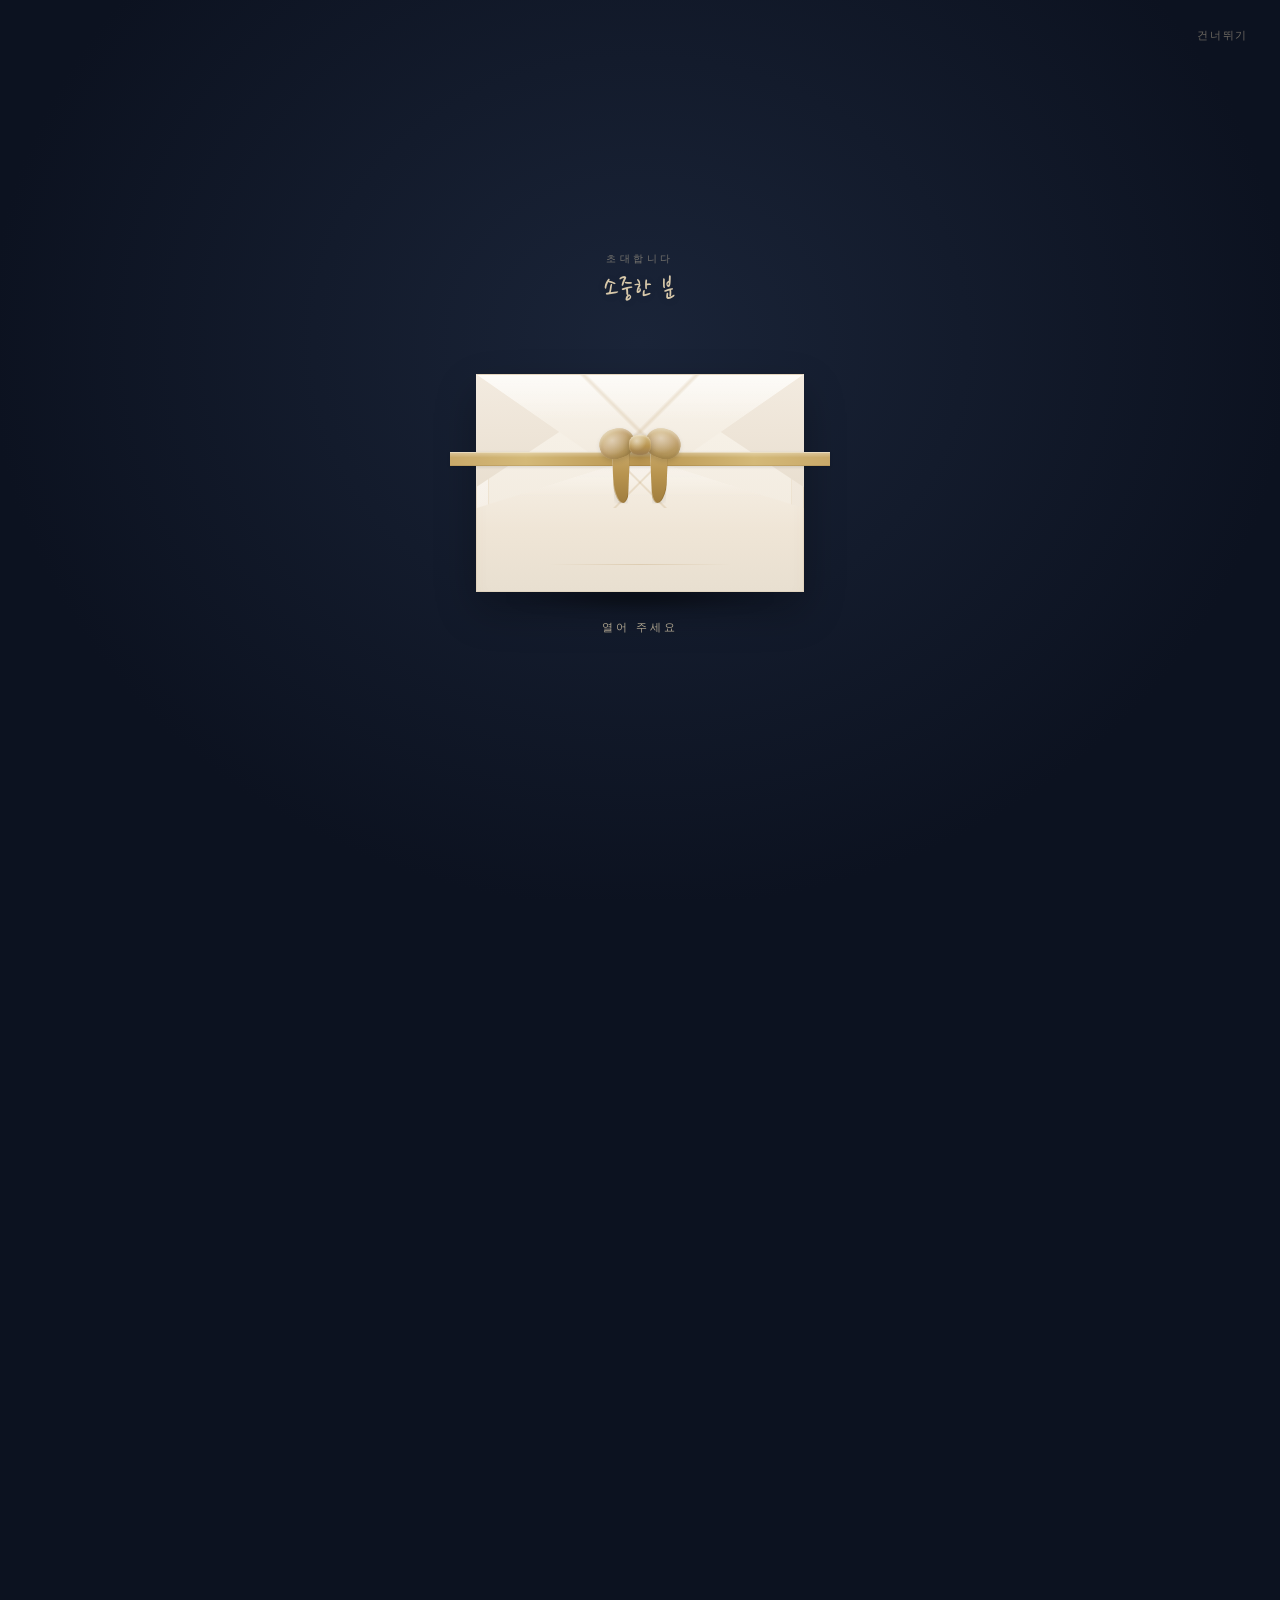
==== commit 1db24efe: "Update wedding invite: ivory envelope, map, sakura in phone, gift links, hero bottom fade, 2027-04-2" ====
--- a/index.html
+++ b/index.html
@@ -52,11 +52,11 @@
 
   <!-- ========== ENVELOPE ========== -->
   <div id="envelope-stage">
-    <button class="skip-btn" type="button" onclick="openInvitation(true)">SKIP</button>
+    <button class="skip-btn" type="button" onclick="openInvitation(true)">건너뛰기</button>
 
     <div class="env-scene">
       <p class="env-to">
-        <small>Wedding Invitation</small>
+        <small>초대합니다</small>
         <span id="env-guest-name" class="guest-hand">소중한 분</span>
       </p>
 
@@ -64,10 +64,10 @@
       <div class="env-card" id="env-card" aria-hidden="true">
         <div class="env-card-inner">
           <p class="env-card-guest" id="env-card-guest"></p>
-          <p class="env-card-label">The Wedding of</p>
+          <p class="env-card-label">결혼식에 초대합니다</p>
           <div class="env-card-names">
             <div>형원</div>
-            <div class="env-card-and">and</div>
+            <div class="env-card-and">·</div>
             <div>채희</div>
           </div>
           <div class="env-card-line"></div>
@@ -83,32 +83,18 @@
         <div class="env-side-l"></div>
         <div class="env-side-r"></div>
         <div class="env-flap"><div class="env-flap-face"></div></div>
-        <div class="env-pocket">
-          <div class="env-ornament" aria-hidden="true">
-            <svg viewBox="0 0 64 16" fill="none">
-              <path d="M2 8h18M44 8h18" stroke="currentColor" stroke-width="0.9" opacity="0.7"/>
-              <path d="M26 8h12" stroke="currentColor" stroke-width="0.9" opacity="0.5"/>
-              <path d="M32 2.5l1.6 3.4 3.7.5-2.7 2.6.7 3.6L32 10.8 28.7 12.6l.7-3.6-2.7-2.6 3.7-.5L32 2.5z" fill="currentColor" opacity="0.75"/>
-            </svg>
-            <span>Invite</span>
-          </div>
-        </div>
-        <div class="seal" aria-hidden="true">
-          <div class="seal-drip d1"></div>
-          <div class="seal-drip d2"></div>
-          <div class="seal-crack"></div>
-          <!-- same wax face in 3 clipped shards (looks whole when closed) -->
-          <div class="seal-shard s1"><div class="seal-face"><div class="seal-rim"></div><div class="seal-well"><div class="seal-motif"><svg viewBox="0 0 32 32" fill="none"><circle cx="16" cy="16" r="3.2" stroke="currentColor" stroke-width="1.1"/><path d="M16 6.5c1.2 3.2 1.2 6.8 0 10M16 15.5c-1.2 3.2-1.2 6.8 0 10M6.5 16c3.2-1.2 6.8-1.2 10 0M15.5 16c3.2 1.2 6.8 1.2 10 0" stroke="currentColor" stroke-width="1" stroke-linecap="round"/><path d="M9.2 9.2c2.6 2 5.6 2.6 8.6 1.8M22.8 9.2c-2 2.6-2.6 5.6-1.8 8.6M22.8 22.8c-2.6-2-5.6-2.6-8.6-1.8M9.2 22.8c2-2.6 2.6-5.6 1.8-8.6" stroke="currentColor" stroke-width="0.9" stroke-linecap="round" opacity="0.85"/></svg></div></div></div></div>
-          <div class="seal-shard s2"><div class="seal-face"><div class="seal-rim"></div><div class="seal-well"><div class="seal-motif"><svg viewBox="0 0 32 32" fill="none"><circle cx="16" cy="16" r="3.2" stroke="currentColor" stroke-width="1.1"/><path d="M16 6.5c1.2 3.2 1.2 6.8 0 10M16 15.5c-1.2 3.2-1.2 6.8 0 10M6.5 16c3.2-1.2 6.8-1.2 10 0M15.5 16c3.2 1.2 6.8 1.2 10 0" stroke="currentColor" stroke-width="1" stroke-linecap="round"/><path d="M9.2 9.2c2.6 2 5.6 2.6 8.6 1.8M22.8 9.2c-2 2.6-2.6 5.6-1.8 8.6M22.8 22.8c-2.6-2-5.6-2.6-8.6-1.8M9.2 22.8c2-2.6 2.6-5.6 1.8-8.6" stroke="currentColor" stroke-width="0.9" stroke-linecap="round" opacity="0.85"/></svg></div></div></div></div>
-          <div class="seal-shard s3"><div class="seal-face"><div class="seal-rim"></div><div class="seal-well"><div class="seal-motif"><svg viewBox="0 0 32 32" fill="none"><circle cx="16" cy="16" r="3.2" stroke="currentColor" stroke-width="1.1"/><path d="M16 6.5c1.2 3.2 1.2 6.8 0 10M16 15.5c-1.2 3.2-1.2 6.8 0 10M6.5 16c3.2-1.2 6.8-1.2 10 0M15.5 16c3.2 1.2 6.8 1.2 10 0" stroke="currentColor" stroke-width="1" stroke-linecap="round"/><path d="M9.2 9.2c2.6 2 5.6 2.6 8.6 1.8M22.8 9.2c-2 2.6-2.6 5.6-1.8 8.6M22.8 22.8c-2.6-2-5.6-2.6-8.6-1.8M9.2 22.8c2-2.6 2.6-5.6 1.8-8.6" stroke="currentColor" stroke-width="0.9" stroke-linecap="round" opacity="0.85"/></svg></div></div></div></div>
-          <div class="seal-sparks" aria-hidden="true">
-            <i></i><i></i><i></i><i></i><i></i>
-            <i></i><i></i><i></i><i></i><i></i>
-          </div>
+        <div class="env-pocket"></div>
+        <div class="ribbon-band" aria-hidden="true"></div>
+        <div class="ribbon" aria-hidden="true">
+          <div class="ribbon-tail left"></div>
+          <div class="ribbon-tail right"></div>
+          <div class="ribbon-loop left"></div>
+          <div class="ribbon-loop right"></div>
+          <div class="ribbon-knot"></div>
         </div>
       </div>
 
-      <p class="env-hint" id="env-hint">Tap to open</p>
+      <p class="env-hint" id="env-hint">열어 주세요</p>
     </div>
   </div>
 
@@ -125,28 +111,29 @@
         <div class="hero-fade" aria-hidden="true"></div>
         <div class="hero-overlay"></div>
 
-        <div class="hero-copy absolute inset-x-0 top-0 pt-10 flex justify-center" data-aos="fade-down">
-          <p class="text-gold-light/70 text-[10px] tracking-[0.5em] uppercase font-serif">The Wedding of</p>
-        </div>
-
-        <div class="hero-copy absolute bottom-[18%] left-0 right-0 px-8 text-center text-ivory" data-aos="fade-up">
-          <p id="hero-guest-line" class="guest-hand mb-5 hidden"></p>
-          <h1 class="font-serif font-light leading-none mb-3">
-            <span class="block text-5xl tracking-wide drop-shadow-sm">형원</span>
-            <span class="block font-script text-3xl text-gold my-3">and</span>
-            <span class="block text-5xl tracking-wide drop-shadow-sm">채희</span>
+        <div class="hero-copy absolute inset-x-0 top-0 pt-12 flex justify-center" data-aos="fade-down">
+          <p class="text-gold-light/80 text-[11px] tracking-[0.35em] font-serif">결혼식에 초대합니다</p>
+        </div>
+
+        <div class="hero-copy absolute left-0 right-0 px-8 text-center text-ivory"
+             style="top: 42%; transform: translateY(-50%);" data-aos="fade-up">
+          <p id="hero-guest-line" class="guest-hand mb-4 hidden"></p>
+          <h1 class="hero-names font-serif font-light">
+            <span class="name">형원</span>
+            <span class="sep">·</span>
+            <span class="name">채희</span>
           </h1>
-          <div class="gold-line my-7 opacity-70"></div>
-          <p class="font-serif text-lg tracking-[0.25em] text-gold-light/90">2027. 4. 25 SUN</p>
-          <p class="mt-2 text-sm text-ivory/70 font-light tracking-wide">오후 12시</p>
-          <p class="mt-4 text-xs text-ivory/55 tracking-[0.12em]">포항 포마레 웨딩 컨벤션</p>
+          <div class="gold-line my-6 opacity-70"></div>
+          <p class="font-serif text-base tracking-[0.22em] text-gold-light">2027. 4. 25 · 일요일</p>
+          <p class="mt-2 text-sm text-ivory/80 font-light tracking-wide">오후 12시</p>
+          <p class="mt-3 text-xs text-ivory/65 tracking-[0.1em]">포항 포마레 웨딩 컨벤션</p>
         </div>
       </section>
 
       <!-- INVITE MESSAGE (slight overlap so fade into paper is seamless) -->
       <section class="px-9 pt-10 pb-16 bg-paper -mt-10 relative z-[1]">
         <div class="text-center" data-aos="fade-up">
-          <p class="section-label mb-8">Invitation</p>
+          <p class="section-label mb-8">초대</p>
           <i class="fa-solid fa-quote-left text-gold/40 text-xl mb-5"></i>
           <p id="invite-guest-hand" class="guest-hand-dark mb-4 hidden"></p>
           <h2 class="font-serif text-2xl text-navy mb-8 font-medium tracking-wide">새로운 시작을 알려드립니다</h2>
@@ -160,12 +147,12 @@
           </p>
           <div class="mt-12 flex items-center justify-center gap-6 text-navy">
             <div class="text-center">
-              <p class="text-[10px] tracking-[0.2em] text-soft mb-1">GROOM</p>
+              <p class="text-[10px] tracking-[0.2em] text-soft mb-1">신랑</p>
               <p class="font-serif text-xl tracking-wider">형원</p>
             </div>
             <span class="text-gold text-lg">·</span>
             <div class="text-center">
-              <p class="text-[10px] tracking-[0.2em] text-soft mb-1">BRIDE</p>
+              <p class="text-[10px] tracking-[0.2em] text-soft mb-1">신부</p>
               <p class="font-serif text-xl tracking-wider">채희</p>
             </div>
           </div>
@@ -184,8 +171,8 @@
                 <i class="fa-regular fa-calendar text-sm"></i>
               </div>
               <div>
-                <p class="text-[10px] text-soft tracking-[0.3em] uppercase mb-1">Date &amp; Time</p>
-                <p class="font-serif text-xl text-navy tracking-wide">2027. 4. 25. SUN</p>
+                <p class="text-[10px] text-soft tracking-[0.3em] mb-1">일시</p>
+                <p class="font-serif text-xl text-navy tracking-wide">2027. 4. 25. 일</p>
                 <p class="text-sm text-[#5c574f] mt-0.5">오후 12시</p>
               </div>
             </div>
@@ -195,7 +182,7 @@
                 <i class="fa-solid fa-location-dot text-sm"></i>
               </div>
               <div>
-                <p class="text-[10px] text-soft tracking-[0.3em] uppercase mb-1">Location</p>
+                <p class="text-[10px] text-soft tracking-[0.3em] mb-1">장소</p>
                 <p class="font-serif text-xl text-navy tracking-wide">포마레 웨딩 컨벤션</p>
                 <p class="text-sm text-[#5c574f] mt-0.5">경상북도 포항시</p>
               </div>
@@ -340,9 +327,8 @@
       <!-- ACCOUNT (collapsed) -->
       <section class="px-6 py-16 bg-ivory">
         <div class="text-center mb-8" data-aos="fade-up">
-          <p class="section-label mb-3">Gift</p>
+          <p class="section-label mb-3">마음</p>
           <p class="font-serif text-2xl text-navy tracking-wide">마음 전하실 곳</p>
-          <p class="text-xs text-soft mt-3 leading-relaxed">참석이 어려우신 분들을 위해<br />안내드리며, 강제가 아님을 말씀드립니다.</p>
         </div>
 
         <div class="space-y-3" data-aos="fade-up" id="account-sections">
@@ -350,80 +336,14 @@
         </div>
       </section>
 
-      <!-- RSVP -->
-      <section class="px-6 py-16 bg-paper" id="rsvp-section">
-        <div class="text-center mb-8" data-aos="fade-up">
-          <p class="section-label mb-3">RSVP</p>
-          <p class="font-serif text-2xl text-navy tracking-wide">참석 의사 전달</p>
-          <p class="text-xs text-soft mt-3" id="rsvp-name-hint">편하신 방법으로 알려주시면 감사하겠습니다.</p>
-        </div>
-
-        <form id="rsvp-form" class="bg-white/80 border border-gold/15 rounded-2xl p-7 shadow-[0_12px_40px_-16px_rgba(20,28,43,0.1)] space-y-6" data-aos="fade-up" onsubmit="submitRsvp(event)">
-          <div>
-            <label class="text-[10px] tracking-[0.25em] text-soft uppercase block mb-2">성함</label>
-            <input id="rsvp-name" type="text" required
-                   class="w-full border-b border-gold/30 bg-transparent py-2 text-navy text-sm outline-none focus:border-gold transition"
-                   placeholder="이름을 입력해 주세요" />
-          </div>
-
-          <div>
-            <label class="text-[10px] tracking-[0.25em] text-soft uppercase block mb-3">참석 여부</label>
-            <div class="grid grid-cols-3 gap-2">
-              <label class="rsvp-opt"><input type="radio" name="attend" value="yes" required /><span>참석</span></label>
-              <label class="rsvp-opt"><input type="radio" name="attend" value="no" /><span>불참</span></label>
-              <label class="rsvp-opt"><input type="radio" name="attend" value="maybe" /><span>미정</span></label>
-            </div>
-          </div>
-
-          <div>
-            <label class="text-[10px] tracking-[0.25em] text-soft uppercase block mb-2">동반 인원 (본인 제외)</label>
-            <input id="rsvp-guests" type="number" min="0" max="10" value="0"
-                   class="w-full border-b border-gold/30 bg-transparent py-2 text-navy text-sm outline-none focus:border-gold transition" />
-          </div>
-
-          <div>
-            <label class="text-[10px] tracking-[0.25em] text-soft uppercase block mb-2">전달 메시지 (선택)</label>
-            <textarea id="rsvp-msg" rows="2"
-                      class="w-full border-b border-gold/30 bg-transparent py-2 text-navy text-sm outline-none focus:border-gold transition resize-none"
-                      placeholder="축하 한마디를 남겨 주세요"></textarea>
-          </div>
-
-          <button type="submit" class="btn-gold w-full py-3.5 rounded-xl text-sm font-medium tracking-wider">
-            전달하기
-          </button>
-          <p class="text-[11px] text-center text-soft leading-relaxed">
-            * 현재는 로컬 저장 데모입니다. 실제 수집은 구글폼 연동으로 바꿀 수 있어요.
-          </p>
-        </form>
-
-        <div id="rsvp-done" class="hidden text-center py-12" data-aos="fade-up">
-          <p class="font-script text-3xl text-gold mb-3">Thank you</p>
-          <p class="text-sm text-[#5c574f]">소중한 답변 감사합니다.</p>
-        </div>
-      </section>
-
-      <!-- NOTICE accordion -->
-      <section class="px-9 py-12 bg-ivory border-t border-gold/10">
-        <button type="button" class="w-full flex items-center justify-between py-3" onclick="toggleAcc('notice')">
-          <span class="section-label">Notice</span>
-          <i class="fa-solid fa-chevron-down text-gold text-xs acc-chevron" id="notice-chevron"></i>
-        </button>
-        <div class="acc-body" id="notice-body">
-          <ul class="text-sm text-[#5c574f] leading-relaxed space-y-3 pb-4 pt-2">
-            <li>· 화환은 정중히 사양합니다. 마음만 감사히 받겠습니다.</li>
-            <li>· 예식 중 휴대폰은 무음으로 부탁드립니다.</li>
-            <li>· 복장: 편안한 세미 포멀을 추천드립니다.</li>
-          </ul>
-        </div>
-      </section>
+
 
       <!-- FOOTER / SHARE -->
       <section class="px-8 py-16 bg-night text-center">
-        <p class="mono-mark text-sm mb-2">H · C</p>
-        <p class="font-script text-3xl text-gold-light/90 mb-2">Thank You</p>
+        <p class="font-serif text-2xl text-gold-light/90 mb-2 tracking-wide">형원 · 채희</p>
         <p class="text-xs text-white/35 font-light mb-10 tracking-wide">소중한 걸음, 잊지 않겠습니다</p>
 
-        <p class="text-white/30 text-[10px] tracking-[0.4em] mb-6">SHARE</p>
+        <p class="text-white/30 text-[10px] tracking-[0.35em] mb-6">공유</p>
         <div class="flex justify-center gap-4">
           <button type="button" onclick="shareInvite()" class="w-12 h-12 rounded-full bg-white/8 text-gold-light flex items-center justify-center hover:bg-gold/20 transition-colors" aria-label="공유">
             <i class="fa-solid fa-share-nodes"></i>
@@ -436,8 +356,8 @@
           </button>
         </div>
 
-        <p class="mt-16 text-[10px] text-white/20 tracking-[0.25em] uppercase">
-          Hyungwon &amp; Chaehee · 2027. 4. 25
+        <p class="mt-16 text-[10px] text-white/20 tracking-[0.2em]">
+          2027. 4. 25
         </p>
       </section>
     </div>
--- a/styles.css
+++ b/styles.css
@@ -142,35 +142,30 @@
   filter: blur(6px);
 }
 
-/* back panel — ivory paper with double gold frame */
+/* back panel — clean bright beige + soft gold edge */
 .env-back {
   position: absolute;
   inset: 0;
   background:
-    linear-gradient(145deg, rgba(255,255,255,0.55) 0%, transparent 42%),
-    linear-gradient(165deg, #fbf7f0 0%, #f3ebe0 42%, #e8dfd0 100%);
-  border-radius: 4px 4px 7px 7px;
+    linear-gradient(150deg, rgba(255,255,255,0.7) 0%, transparent 45%),
+    linear-gradient(165deg, #faf6ef 0%, #f3ebe0 50%, #ebe2d4 100%);
+  border-radius: 5px 5px 8px 8px;
   box-shadow:
-    0 22px 48px rgba(0,0,0,0.42),
-    inset 0 1px 0 rgba(255,255,255,0.75),
-    inset 0 0 0 1px rgba(196,165,116,0.42),
-    0 0 0 3px #f7f1e7,
-    0 0 0 4px rgba(196,165,116,0.32);
+    0 18px 40px rgba(0,0,0,0.28),
+    inset 0 1px 0 rgba(255,255,255,0.85),
+    inset 0 0 0 1px rgba(196,165,116,0.28);
   z-index: 1;
 }
 
-/* inner liner — soft blush paper + faint pattern */
+/* inner liner — soft beige */
 .env-liner {
   position: absolute;
-  left: 11px;
-  right: 11px;
-  top: 11px;
-  bottom: 11px;
-  background:
-    radial-gradient(circle at 20% 30%, rgba(196,165,116,0.07) 0%, transparent 45%),
-    radial-gradient(circle at 80% 70%, rgba(196,165,116,0.06) 0%, transparent 40%),
-    linear-gradient(180deg, #f6eee4 0%, #ebdfd0 100%);
-  border: 1px solid rgba(196,165,116,0.2);
+  left: 12px;
+  right: 12px;
+  top: 12px;
+  bottom: 12px;
+  background: linear-gradient(180deg, #f8f3ea 0%, #f0e8db 100%);
+  border: 1px solid rgba(196,165,116,0.14);
   border-radius: 2px;
   z-index: 2;
   pointer-events: none;
@@ -202,9 +197,9 @@
   visibility: hidden;
   pointer-events: none;
   transition:
-    transform 1.45s cubic-bezier(0.22, 1, 0.36, 1) 0.55s,
-    opacity 0.7s ease 0.6s,
-    visibility 0s linear 0.55s,
+    transform 1.45s cubic-bezier(0.22, 1, 0.36, 1) 0.75s,
+    opacity 0.7s ease 0.8s,
+    visibility 0s linear 0.75s,
     box-shadow 0.8s ease;
 }
 #envelope-stage.opened .env-card {
@@ -255,10 +250,11 @@
   letter-spacing: 0.06em;
 }
 .env-card-and {
-  font-family: 'Great Vibes', cursive;
-  font-size: 22px;
+  font-family: 'Cormorant Garamond', Georgia, serif;
+  font-size: 18px;
   color: #c4a574;
-  margin: 6px 0;
+  margin: 8px 0;
+  letter-spacing: 0.2em;
 }
 .env-card-line {
   width: 36px;
@@ -290,7 +286,7 @@
   z-index: 5;
   transform-origin: top center;
   transform: rotateX(0deg);
-  transition: transform 1.15s cubic-bezier(0.33, 0.05, 0.2, 1) 0.28s;
+  transition: transform 1.2s cubic-bezier(0.33, 0.05, 0.2, 1) 0.55s;
   pointer-events: none;
   /* keep 3d flip looking solid */
   backface-visibility: hidden;
@@ -303,24 +299,24 @@
   width: 100%;
   height: 100%;
   background:
-    linear-gradient(180deg, rgba(255,255,255,0.45) 0%, transparent 38%),
-    linear-gradient(180deg, #fcf8f1 0%, #efe5d6 100%);
+    linear-gradient(180deg, rgba(255,255,255,0.55) 0%, transparent 40%),
+    linear-gradient(180deg, #faf6ef 0%, #efe6d8 100%);
   clip-path: polygon(0 0, 100% 0, 50% 100%);
-  box-shadow: 0 8px 16px rgba(80,60,30,0.12);
-  border-top: 1px solid rgba(196,165,116,0.4);
+  box-shadow: 0 6px 12px rgba(80,60,30,0.08);
+  border-top: 1px solid rgba(196,165,116,0.28);
   position: relative;
 }
-/* gold edge along flap V */
+/* subtle gold edge along flap V */
 .env-flap-face::after {
   content: '';
   position: absolute;
   inset: 0;
   clip-path: polygon(0 0, 100% 0, 50% 100%);
   background:
-    linear-gradient(135deg, transparent 48%, rgba(196,165,116,0.55) 49.5%, transparent 51%),
-    linear-gradient(225deg, transparent 48%, rgba(196,165,116,0.55) 49.5%, transparent 51%);
-  pointer-events: none;
-  opacity: 0.85;
+    linear-gradient(135deg, transparent 49%, rgba(196,165,116,0.35) 50%, transparent 51%),
+    linear-gradient(225deg, transparent 49%, rgba(196,165,116,0.35) 50%, transparent 51%);
+  pointer-events: none;
+  opacity: 0.7;
 }
 /* solid side panels so no gap leaks at V edges when closed */
 .env-side-l,
@@ -331,7 +327,7 @@
   height: 52%;
   z-index: 4;
   pointer-events: none;
-  background: linear-gradient(180deg, #f2e9db 0%, #e4d9c6 100%);
+  background: linear-gradient(180deg, #f3ebe0 0%, #e9dfd0 100%);
 }
 .env-side-l {
   left: 0;
@@ -342,7 +338,7 @@
   clip-path: polygon(0 0, 100% 0, 100% 100%);
 }
 
-/* front pocket — ivory paper + ornament */
+/* front pocket — bright beige, light gold line only */
 .env-pocket {
   position: absolute;
   left: 0;
@@ -351,14 +347,13 @@
   height: 62%;
   z-index: 6;
   background:
-    linear-gradient(180deg, rgba(255,255,255,0.35) 0%, transparent 28%),
-    linear-gradient(180deg, #f6eee3 0%, #e9dfcd 55%, #e0d4c0 100%);
+    linear-gradient(180deg, rgba(255,255,255,0.45) 0%, transparent 30%),
+    linear-gradient(180deg, #f7f1e7 0%, #efe5d6 55%, #e8dfd0 100%);
   clip-path: polygon(0 38%, 50% 0, 100% 38%, 100% 100%, 0 100%);
   box-shadow:
-    inset 0 12px 20px rgba(120,90,50,0.07),
-    inset 0 0 0 1px rgba(196,165,116,0.28);
-}
-/* gold V fold line */
+    inset 0 10px 16px rgba(120,90,50,0.04),
+    inset 0 0 0 1px rgba(196,165,116,0.18);
+}
 .env-pocket::before {
   content: '';
   position: absolute;
@@ -367,268 +362,145 @@
   top: 0;
   height: 38%;
   background:
-    linear-gradient(135deg, transparent 49.2%, rgba(154,123,79,0.5) 50%, transparent 50.8%),
-    linear-gradient(225deg, transparent 49.2%, rgba(154,123,79,0.5) 50%, transparent 50.8%);
-  pointer-events: none;
-}
-/* bottom foil line */
+    linear-gradient(135deg, transparent 49.4%, rgba(196,165,116,0.32) 50%, transparent 50.6%),
+    linear-gradient(225deg, transparent 49.4%, rgba(196,165,116,0.32) 50%, transparent 50.6%);
+  pointer-events: none;
+}
 .env-pocket::after {
   content: '';
   position: absolute;
-  left: 18%;
-  right: 18%;
-  bottom: 18%;
+  left: 22%;
+  right: 22%;
+  bottom: 20%;
   height: 1px;
-  background: linear-gradient(90deg, transparent, rgba(154,123,79,0.55), transparent);
-}
-
-/* pocket ornament under seal */
-.env-ornament {
+  background: linear-gradient(90deg, transparent, rgba(196,165,116,0.35), transparent);
+}
+
+/* silk ribbon bow (unties on open) */
+.ribbon {
   position: absolute;
   left: 50%;
-  top: 52%;
+  top: 36%;
   transform: translate(-50%, -50%);
-  width: 72px;
-  height: 36px;
-  z-index: 1;
-  pointer-events: none;
-  display: flex;
-  flex-direction: column;
-  align-items: center;
-  justify-content: center;
-  gap: 5px;
-  opacity: 0.72;
-}
-.env-ornament svg {
-  width: 52px;
+  z-index: 9;
+  width: 140px;
+  height: 78px;
+  pointer-events: none;
+}
+.ribbon-tail {
+  position: absolute;
+  top: 38px;
+  width: 18px;
+  height: 52px;
+  background:
+    linear-gradient(180deg, #c9a96a 0%, #b8944f 45%, #a07d3e 100%);
+  box-shadow:
+    inset 1px 0 0 rgba(255,255,255,0.35),
+    inset -1px 0 0 rgba(80,50,10,0.15),
+    0 2px 6px rgba(0,0,0,0.12);
+  transition:
+    transform 1.15s cubic-bezier(0.33, 0.1, 0.2, 1) 0.12s,
+    opacity 0.9s ease 0.25s;
+}
+.ribbon-tail.left {
+  left: 42px;
+  border-radius: 2px 2px 40% 60%;
+  transform-origin: top center;
+  clip-path: polygon(0 0, 100% 0, 88% 100%, 12% 100%);
+}
+.ribbon-tail.right {
+  right: 42px;
+  border-radius: 2px 2px 60% 40%;
+  transform-origin: top center;
+  clip-path: polygon(0 0, 100% 0, 88% 100%, 12% 100%);
+}
+#envelope-stage.opened .ribbon-tail.left {
+  transform: translate(-36px, 18px) rotate(-28deg);
+  opacity: 0;
+}
+#envelope-stage.opened .ribbon-tail.right {
+  transform: translate(36px, 18px) rotate(28deg);
+  opacity: 0;
+}
+.ribbon-loop {
+  position: absolute;
+  top: 10px;
+  width: 36px;
+  height: 30px;
+  background:
+    radial-gradient(ellipse at 40% 35%, rgba(255,255,255,0.45) 0%, transparent 55%),
+    linear-gradient(160deg, #d4b978 0%, #c4a574 40%, #a88b4a 100%);
+  border-radius: 50% 50% 45% 45%;
+  box-shadow:
+    inset 0 2px 3px rgba(255,255,255,0.4),
+    inset 0 -2px 4px rgba(80,50,10,0.2),
+    0 2px 5px rgba(0,0,0,0.12);
+  transition:
+    transform 1.05s cubic-bezier(0.33, 0.1, 0.2, 1) 0.05s,
+    opacity 0.85s ease 0.18s;
+}
+.ribbon-loop.left {
+  left: 28px;
+  transform-origin: right center;
+  transform: rotate(-18deg);
+}
+.ribbon-loop.right {
+  right: 28px;
+  transform-origin: left center;
+  transform: rotate(18deg);
+}
+#envelope-stage.opened .ribbon-loop.left {
+  transform: translate(-48px, -8px) rotate(-55deg) scale(0.85);
+  opacity: 0;
+}
+#envelope-stage.opened .ribbon-loop.right {
+  transform: translate(48px, -8px) rotate(55deg) scale(0.85);
+  opacity: 0;
+}
+.ribbon-knot {
+  position: absolute;
+  left: 50%;
+  top: 22px;
+  transform: translateX(-50%);
+  width: 22px;
+  height: 20px;
+  border-radius: 40%;
+  background:
+    radial-gradient(circle at 35% 30%, rgba(255,255,255,0.5) 0%, transparent 50%),
+    linear-gradient(180deg, #d8c08a 0%, #b8944f 55%, #9a7b4f 100%);
+  box-shadow:
+    0 2px 6px rgba(0,0,0,0.18),
+    inset 0 1px 2px rgba(255,255,255,0.45);
+  z-index: 2;
+  transition:
+    transform 1s cubic-bezier(0.33, 0.1, 0.2, 1) 0.08s,
+    opacity 0.8s ease 0.2s;
+}
+#envelope-stage.opened .ribbon-knot {
+  transform: translateX(-50%) translateY(10px) scale(0.6);
+  opacity: 0;
+}
+/* horizontal band across pocket */
+.ribbon-band {
+  position: absolute;
+  left: -8%;
+  right: -8%;
+  top: 36%;
   height: 14px;
-  color: #9a7b4f;
-}
-.env-ornament span {
-  font-family: 'Cormorant Garamond', serif;
-  font-size: 9px;
-  letter-spacing: 0.28em;
-  text-transform: uppercase;
-  color: #9a7b4f;
-}
-
-/* sealing wax — irregular stamp with crack-on-open */
-.seal {
-  position: absolute;
-  left: 50%;
-  top: 38%;
-  transform: translate(-50%, -50%);
-  z-index: 8;
-  width: 68px;
-  height: 68px;
-  pointer-events: none;
-}
-
-/* small melted drips under the main blob */
-.seal-drip {
-  position: absolute;
-  background:
-    radial-gradient(ellipse at 40% 30%, #8a3030 0%, #5a1818 70%, #3a0e0e 100%);
-  box-shadow: inset 0 1px 2px rgba(255,255,255,0.12), 0 2px 4px rgba(0,0,0,0.25);
-  z-index: 0;
-  transition: opacity 0.55s ease 0.08s, transform 0.7s ease 0.05s;
-}
-.seal-drip.d1 {
-  width: 14px;
-  height: 18px;
-  left: 10px;
-  bottom: 4px;
-  border-radius: 40% 50% 55% 45% / 35% 40% 60% 65%;
-}
-.seal-drip.d2 {
-  width: 11px;
-  height: 14px;
-  right: 12px;
-  bottom: 8px;
-  border-radius: 50% 45% 50% 55% / 40% 50% 50% 60%;
-}
-#envelope-stage.opened .seal-drip {
-  opacity: 0;
-  transform: translateY(6px) scale(0.7);
-}
-
-/* shards assemble into one seal when closed */
-.seal-shard {
-  position: absolute;
-  inset: 0;
-  overflow: hidden;
-  transition:
-    transform 0.85s cubic-bezier(0.33, 0.1, 0.2, 1) 0.05s,
-    opacity 0.65s ease 0.12s;
-  will-change: transform, opacity;
-}
-/* slight overlap on edges so closed seal has no hairline seams */
-.seal-shard.s1 {
-  clip-path: polygon(0 0, 60% 0, 50% 56%, 0 74%);
-  z-index: 3;
-}
-.seal-shard.s2 {
-  clip-path: polygon(56% 0, 100% 0, 100% 70%, 48% 50%);
-  z-index: 3;
-}
-.seal-shard.s3 {
-  clip-path: polygon(0 70%, 50% 53%, 52% 50%, 100% 66%, 100% 100%, 0 100%);
-  z-index: 2;
-}
-#envelope-stage.opened .seal-shard.s1 {
-  transform: translate(-14px, -12px) rotate(-22deg);
-  opacity: 0;
-}
-#envelope-stage.opened .seal-shard.s2 {
-  transform: translate(16px, -10px) rotate(20deg);
-  opacity: 0;
-}
-#envelope-stage.opened .seal-shard.s3 {
-  transform: translate(2px, 18px) rotate(8deg);
-  opacity: 0;
-}
-
-/* full wax face drawn once per shard (clipped) */
-.seal-face {
-  position: absolute;
-  inset: 4px;
-  border-radius: 46% 54% 48% 52% / 52% 46% 54% 48%;
-  background:
-    radial-gradient(circle at 30% 26%, rgba(180, 90, 90, 0.55) 0%, transparent 42%),
-    radial-gradient(circle at 72% 70%, rgba(40, 10, 10, 0.55) 0%, transparent 48%),
-    radial-gradient(circle at 50% 48%, #8b3030 0%, #6b1e1e 42%, #4a1212 78%, #2e0a0a 100%);
+  z-index: 7;
+  pointer-events: none;
+  background:
+    linear-gradient(180deg, rgba(255,255,255,0.35) 0%, transparent 40%),
+    linear-gradient(90deg, #c9a96a 0%, #d4b978 20%, #b8944f 50%, #d4b978 80%, #c9a96a 100%);
   box-shadow:
-    0 5px 14px rgba(0, 0, 0, 0.45),
-    0 1px 2px rgba(0, 0, 0, 0.35),
-    inset 0 3px 5px rgba(255, 220, 200, 0.22),
-    inset 0 -5px 10px rgba(0, 0, 0, 0.38),
-    inset 2px 0 4px rgba(0, 0, 0, 0.12);
-}
-
-/* outer raised rim (pressed into soft wax) */
-.seal-rim {
-  position: absolute;
-  inset: 7px;
-  border-radius: 50%;
-  border: 1.5px solid rgba(226, 180, 140, 0.22);
-  box-shadow:
-    inset 0 1px 1px rgba(255, 230, 200, 0.28),
-    inset 0 -1px 2px rgba(0, 0, 0, 0.35),
-    0 0 0 3px rgba(60, 15, 15, 0.25);
-  pointer-events: none;
-}
-
-/* inner recessed stamp well */
-.seal-well {
-  position: absolute;
-  inset: 14px;
-  border-radius: 50%;
-  background:
-    radial-gradient(circle at 40% 35%, #5a1a1a 0%, #3d1010 55%, #2a0a0a 100%);
-  box-shadow:
-    inset 0 3px 5px rgba(0, 0, 0, 0.45),
-    inset 0 -1px 2px rgba(255, 200, 180, 0.08),
-    0 1px 1px rgba(255, 210, 180, 0.12);
-  display: flex;
-  align-items: center;
-  justify-content: center;
-}
-
-/* embossed motif (no letters) */
-.seal-motif {
-  width: 22px;
-  height: 22px;
-  color: rgba(226, 190, 150, 0.58);
-  filter: drop-shadow(0 1px 0 rgba(255, 230, 200, 0.18))
-          drop-shadow(0 -0.5px 0 rgba(0, 0, 0, 0.4));
-}
-.seal-motif svg {
-  width: 100%;
-  height: 100%;
-  display: block;
-}
-
-/* hairline crack flash on open */
-.seal-crack {
-  position: absolute;
-  inset: 0;
-  z-index: 5;
-  pointer-events: none;
-  opacity: 0;
-}
-.seal-crack::before,
-.seal-crack::after {
-  content: '';
-  position: absolute;
-  background: linear-gradient(
-    180deg,
-    transparent 0%,
-    rgba(20, 5, 5, 0.55) 20%,
-    rgba(40, 12, 12, 0.35) 50%,
-    rgba(20, 5, 5, 0.5) 80%,
-    transparent 100%
-  );
-  box-shadow: 0 0 1px rgba(255, 200, 180, 0.15);
-}
-.seal-crack::before {
-  width: 1.5px;
-  height: 48%;
-  left: 48%;
-  top: 8%;
-  transform: rotate(-8deg);
-}
-.seal-crack::after {
-  width: 1.5px;
-  height: 42%;
-  left: 50%;
-  top: 48%;
-  transform: rotate(28deg);
-}
-#envelope-stage.opened .seal-crack {
-  animation: crack-flash 0.35s ease forwards;
-}
-@keyframes crack-flash {
-  0% { opacity: 1; }
-  40% { opacity: 1; }
-  100% { opacity: 0; }
-}
-
-/* gold dust particles on crack */
-.seal-sparks {
-  position: absolute;
-  inset: 0;
-  z-index: 6;
-  pointer-events: none;
-}
-.seal-sparks i {
-  position: absolute;
-  left: 50%;
-  top: 50%;
-  width: 3px;
-  height: 3px;
-  margin: -1.5px 0 0 -1.5px;
-  border-radius: 50%;
-  background: radial-gradient(circle, #f0e0c0 0%, #c4a574 70%, transparent 100%);
-  opacity: 0;
-  box-shadow: 0 0 3px rgba(226, 209, 176, 0.6);
-}
-#envelope-stage.opened .seal-sparks i {
-  animation: spark-fly 0.95s ease-out forwards;
-}
-#envelope-stage.opened .seal-sparks i:nth-child(1)  { --dx: -26px; --dy: -20px; animation-delay: 0.02s; width: 2.5px; height: 2.5px; }
-#envelope-stage.opened .seal-sparks i:nth-child(2)  { --dx: 24px;  --dy: -18px; animation-delay: 0.04s; }
-#envelope-stage.opened .seal-sparks i:nth-child(3)  { --dx: -18px; --dy: 16px;  animation-delay: 0.03s; width: 2px; height: 2px; }
-#envelope-stage.opened .seal-sparks i:nth-child(4)  { --dx: 22px;  --dy: 14px;  animation-delay: 0.05s; width: 2.5px; height: 2.5px; }
-#envelope-stage.opened .seal-sparks i:nth-child(5)  { --dx: -8px;  --dy: -28px; animation-delay: 0.06s; }
-#envelope-stage.opened .seal-sparks i:nth-child(6)  { --dx: 12px;  --dy: -26px; animation-delay: 0.07s; width: 2px; height: 2px; }
-#envelope-stage.opened .seal-sparks i:nth-child(7)  { --dx: -30px; --dy: 4px;   animation-delay: 0.04s; }
-#envelope-stage.opened .seal-sparks i:nth-child(8)  { --dx: 28px;  --dy: 2px;   animation-delay: 0.05s; width: 2px; height: 2px; }
-#envelope-stage.opened .seal-sparks i:nth-child(9)  { --dx: 4px;   --dy: 24px;  animation-delay: 0.08s; }
-#envelope-stage.opened .seal-sparks i:nth-child(10) { --dx: -14px; --dy: -8px;  animation-delay: 0.03s; width: 2px; height: 2px; }
-@keyframes spark-fly {
-  0%   { opacity: 0; transform: translate(0, 0) scale(0.6); }
-  12%  { opacity: 1; transform: translate(calc(var(--dx) * 0.15), calc(var(--dy) * 0.15)) scale(1.1); }
-  100% { opacity: 0; transform: translate(var(--dx), var(--dy)) scale(0.2); }
+    0 1px 3px rgba(0,0,0,0.12),
+    inset 0 1px 0 rgba(255,255,255,0.35),
+    inset 0 -1px 0 rgba(80,50,10,0.12);
+  transition: opacity 0.7s ease 0.35s, transform 0.9s ease 0.2s;
+}
+#envelope-stage.opened .ribbon-band {
+  opacity: 0;
+  transform: scaleX(0.92);
 }
 
 .env-hint {
@@ -710,24 +582,22 @@
   inset: 0;
   z-index: 0;
   background-size: cover;
-  background-position: center 30%;
-  /* 1) mask: photo pixels dissolve downward (iOS needs -webkit + size) */
+  background-position: center 28%;
+  /* photo solid through name zone; only lowest edge fades into paper */
   -webkit-mask-image: linear-gradient(
     to bottom,
     #000 0%,
-    #000 38%,
-    rgba(0, 0, 0, 0.92) 50%,
-    rgba(0, 0, 0, 0.55) 65%,
-    rgba(0, 0, 0, 0.2) 80%,
+    #000 62%,
+    rgba(0, 0, 0, 0.88) 74%,
+    rgba(0, 0, 0, 0.45) 88%,
     transparent 100%
   );
   mask-image: linear-gradient(
     to bottom,
     #000 0%,
-    #000 38%,
-    rgba(0, 0, 0, 0.92) 50%,
-    rgba(0, 0, 0, 0.55) 65%,
-    rgba(0, 0, 0, 0.2) 80%,
+    #000 62%,
+    rgba(0, 0, 0, 0.88) 74%,
+    rgba(0, 0, 0, 0.45) 88%,
     transparent 100%
   );
   -webkit-mask-size: 100% 100%;
@@ -735,24 +605,21 @@
   -webkit-mask-repeat: no-repeat;
   mask-repeat: no-repeat;
 }
-/* 2) always-on gradient layer — works even if mask is weak */
 .hero-fade {
   position: absolute;
   left: 0;
   right: 0;
   bottom: 0;
-  height: 58%;
+  height: 36%;
   z-index: 1;
   pointer-events: none;
   background: linear-gradient(
     to bottom,
     rgba(12, 18, 32, 0) 0%,
-    rgba(12, 18, 32, 0.08) 18%,
-    rgba(12, 18, 32, 0.35) 40%,
-    rgba(12, 18, 32, 0.62) 58%,
-    rgba(30, 28, 26, 0.78) 72%,
-    rgba(120, 112, 102, 0.55) 86%,
-    rgba(247, 243, 236, 0.88) 95%,
+    rgba(12, 18, 32, 0.15) 28%,
+    rgba(20, 18, 16, 0.45) 55%,
+    rgba(120, 112, 102, 0.5) 78%,
+    rgba(247, 243, 236, 0.92) 92%,
     var(--paper) 100%
   );
 }
@@ -761,19 +628,39 @@
   inset: 0;
   z-index: 2;
   pointer-events: none;
-  /* top/mid only: keep names readable without killing bottom fade */
   background: linear-gradient(
     to bottom,
-    rgba(12, 18, 32, 0.32) 0%,
-    rgba(12, 18, 32, 0.1) 18%,
-    rgba(12, 18, 32, 0.06) 35%,
-    rgba(12, 18, 32, 0.2) 55%,
-    transparent 72%
+    rgba(12, 18, 32, 0.28) 0%,
+    rgba(12, 18, 32, 0.08) 22%,
+    rgba(12, 18, 32, 0.12) 48%,
+    rgba(12, 18, 32, 0.28) 62%,
+    rgba(12, 18, 32, 0.12) 78%,
+    transparent 90%
   );
 }
 .hero-section .hero-copy {
   position: relative;
   z-index: 3;
+}
+.hero-names {
+  text-shadow:
+    0 1px 2px rgba(0,0,0,0.35),
+    0 8px 28px rgba(0,0,0,0.25);
+}
+.hero-names .name {
+  display: block;
+  font-size: clamp(2rem, 9vw, 2.75rem);
+  letter-spacing: 0.14em;
+  line-height: 1.25;
+  font-weight: 300;
+}
+.hero-names .sep {
+  display: block;
+  margin: 0.45rem 0;
+  font-size: 1.15rem;
+  color: var(--gold-light);
+  letter-spacing: 0.35em;
+  opacity: 0.9;
 }
 
 .section-label {
@@ -1061,30 +948,7 @@
   transform: translateX(-50%) translateY(0);
 }
 
-/* RSVP radio */
-.rsvp-opt input { display: none; }
-.rsvp-opt span {
-  display: block;
-  text-align: center;
-  padding: 12px 8px;
-  border: 1px solid rgba(196,165,116,0.35);
-  border-radius: 8px;
-  font-size: 13px;
-  color: var(--navy);
-  transition: all 0.25s;
-  cursor: pointer;
-}
-.rsvp-opt input:checked + span {
-  background: var(--navy);
-  color: var(--ivory);
-  border-color: var(--navy);
-}
-
-.mono-mark {
-  font-family: 'Cormorant Garamond', serif;
-  letter-spacing: 0.2em;
-  color: var(--gold);
-}
+
 
 /* map preview card */
 .map-card {
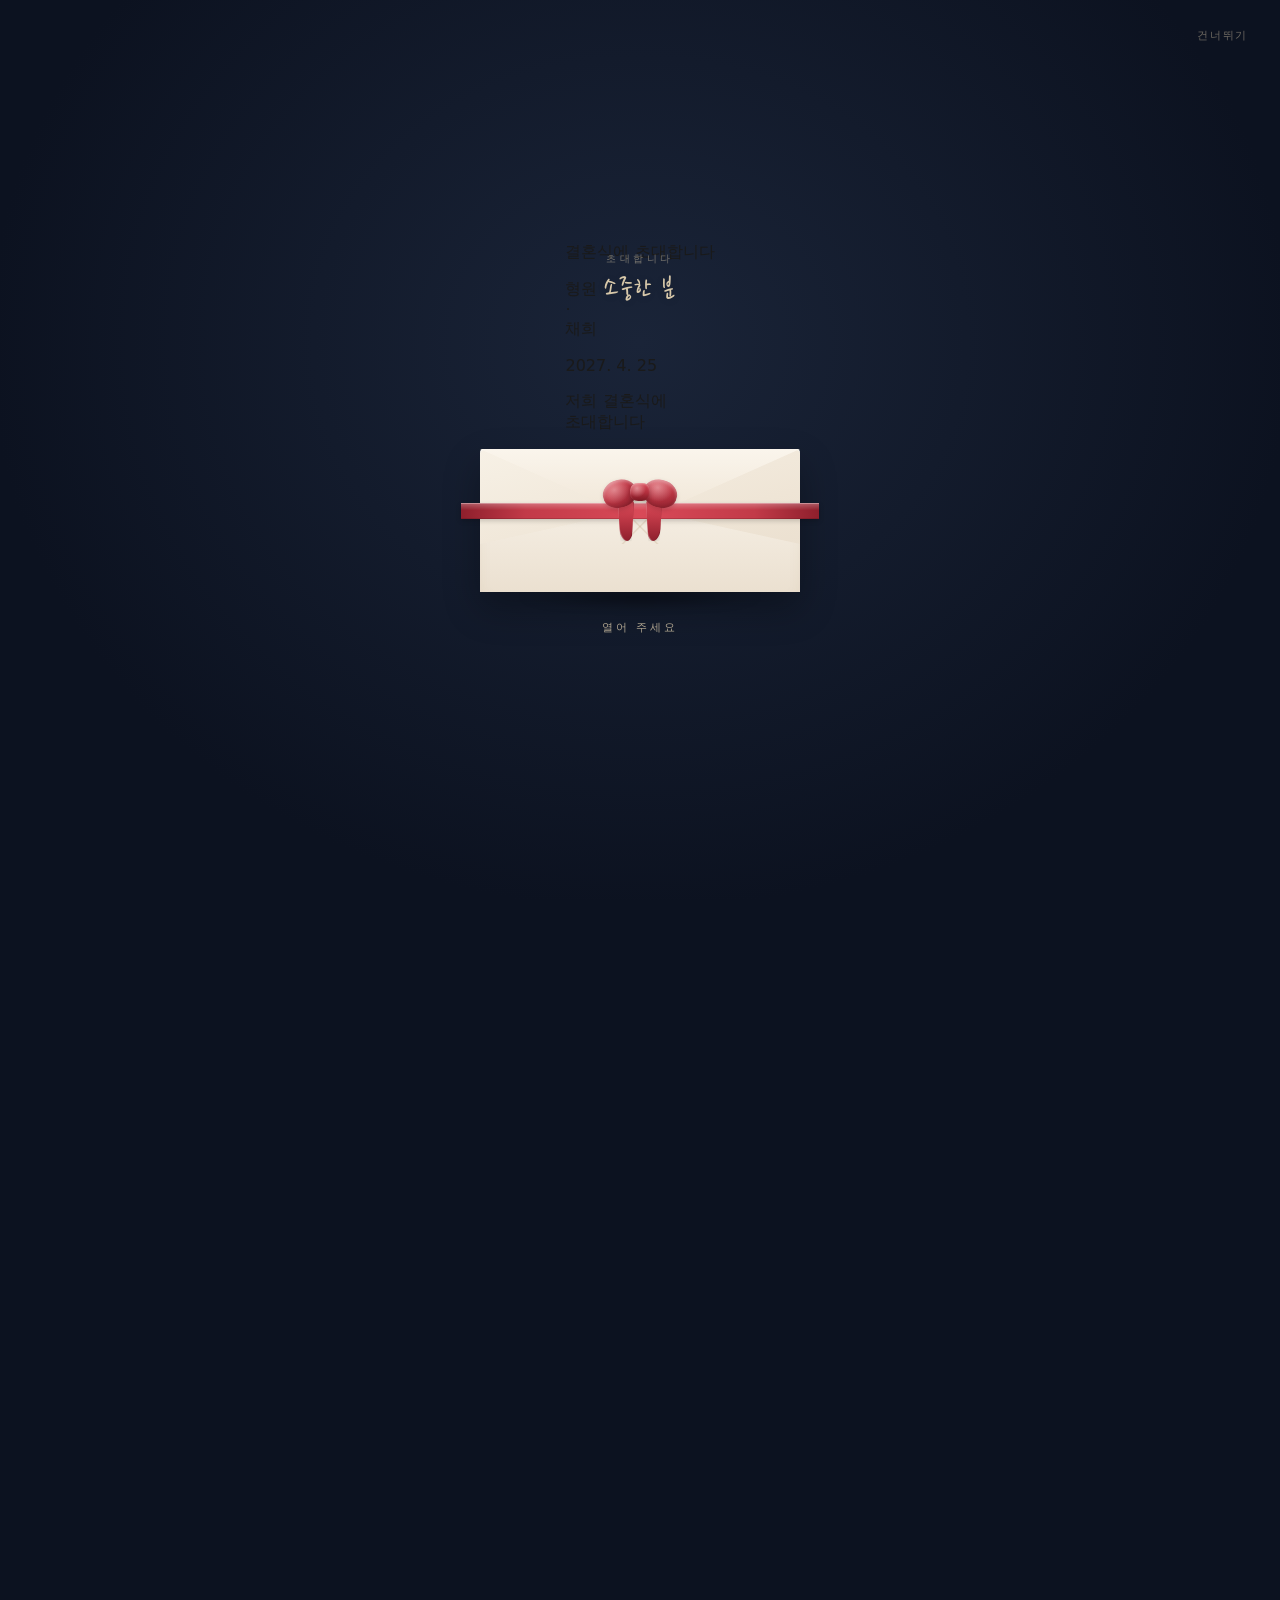
==== commit d0497624: "Update wedding invite: ivory envelope, map, sakura in phone, gift links, hero bottom fade, 2027-04-2" ====
--- a/index.html
+++ b/index.html
@@ -78,12 +78,9 @@
 
       <div class="env-wrap" id="envelope" onclick="openInvitation(false)" role="button" aria-label="초대장 열기">
         <div class="env-shadow"></div>
-        <div class="env-back"></div>
-        <div class="env-liner"></div>
-        <div class="env-side-l"></div>
-        <div class="env-side-r"></div>
+        <div class="env-body"></div>
         <div class="env-flap"><div class="env-flap-face"></div></div>
-        <div class="env-pocket"></div>
+        <div class="env-front"></div>
         <div class="ribbon-band" aria-hidden="true"></div>
         <div class="ribbon" aria-hidden="true">
           <div class="ribbon-tail left"></div>
--- a/styles.css
+++ b/styles.css
@@ -114,393 +114,223 @@
   opacity: 0;
 }
 
-/* envelope shell */
+/* ========== SIMPLE BEIGE ENVELOPE ========== */
 .env-wrap {
   position: relative;
   width: 100%;
-  max-width: 328px;
-  height: 218px;
-  perspective: 1400px;
+  max-width: 320px;
+  height: 210px;
+  perspective: 1200px;
   cursor: pointer;
   z-index: 2;
-  transition: opacity 0.55s ease 0.15s, transform 0.55s ease 0.15s, filter 0.55s ease 0.15s;
+  transition: opacity 0.55s ease 0.2s, transform 0.55s ease 0.2s;
 }
 #envelope-stage.opened .env-wrap {
-  opacity: 0.4;
-  transform: translateY(18px) scale(0.96);
-  pointer-events: none;
-  filter: brightness(0.94);
+  opacity: 0.35;
+  transform: translateY(16px) scale(0.97);
+  pointer-events: none;
 }
 
 .env-shadow {
   position: absolute;
-  bottom: -18px;
-  left: 10%;
-  width: 80%;
-  height: 26px;
-  background: radial-gradient(ellipse, rgba(0,0,0,0.48) 0%, transparent 72%);
-  filter: blur(6px);
-}
-
-/* back panel — clean bright beige + soft gold edge */
-.env-back {
+  bottom: -16px;
+  left: 12%;
+  width: 76%;
+  height: 22px;
+  background: radial-gradient(ellipse, rgba(0,0,0,0.4) 0%, transparent 70%);
+  filter: blur(5px);
+}
+
+/* body rectangle */
+.env-body {
   position: absolute;
   inset: 0;
-  background:
-    linear-gradient(150deg, rgba(255,255,255,0.7) 0%, transparent 45%),
-    linear-gradient(165deg, #faf6ef 0%, #f3ebe0 50%, #ebe2d4 100%);
-  border-radius: 5px 5px 8px 8px;
+  border-radius: 4px 4px 6px 6px;
+  background: linear-gradient(165deg, #f7f1e6 0%, #efe5d6 55%, #e8dccb 100%);
   box-shadow:
-    0 18px 40px rgba(0,0,0,0.28),
-    inset 0 1px 0 rgba(255,255,255,0.85),
-    inset 0 0 0 1px rgba(196,165,116,0.28);
+    0 16px 36px rgba(0,0,0,0.3),
+    inset 0 1px 0 rgba(255,255,255,0.75);
   z-index: 1;
 }
 
-/* inner liner — soft beige */
-.env-liner {
-  position: absolute;
-  left: 12px;
-  right: 12px;
-  top: 12px;
-  bottom: 12px;
-  background: linear-gradient(180deg, #f8f3ea 0%, #f0e8db 100%);
-  border: 1px solid rgba(196,165,116,0.14);
-  border-radius: 2px;
-  z-index: 2;
-  pointer-events: none;
-}
-
-/* reveal card — fixed; hidden when closed, rises to screen center on open */
-.env-card {
-  position: fixed;
-  left: 50%;
-  top: 54%;
-  width: min(86vw, 300px);
-  height: min(58vh, 360px);
-  background:
-    linear-gradient(180deg, #fbf8f3 0%, #f3ede3 100%);
-  border-radius: 3px;
-  box-shadow:
-    0 24px 48px rgba(0,0,0,0.35),
-    inset 0 0 0 1px rgba(196,165,116,0.35);
-  display: flex;
-  flex-direction: column;
-  align-items: center;
-  justify-content: center;
-  text-align: center;
-  padding: 24px 20px;
-  z-index: 12;
-  /* tucked under envelope area, fully invisible */
-  transform: translate(-50%, 28%) scale(0.88);
-  opacity: 0;
-  visibility: hidden;
-  pointer-events: none;
-  transition:
-    transform 1.45s cubic-bezier(0.22, 1, 0.36, 1) 0.75s,
-    opacity 0.7s ease 0.8s,
-    visibility 0s linear 0.75s,
-    box-shadow 0.8s ease;
-}
-#envelope-stage.opened .env-card {
-  /* screen center — readable hold */
-  top: 48%;
-  transform: translate(-50%, -50%) scale(1);
-  opacity: 1;
-  visibility: visible;
-  box-shadow:
-    0 28px 60px rgba(0,0,0,0.42),
-    inset 0 0 0 1px rgba(196,165,116,0.4);
-  z-index: 25;
-}
-
-.env-card-inner {
-  position: relative;
-  width: 100%;
-  height: 100%;
-  border: 1px solid rgba(196,165,116,0.28);
-  display: flex;
-  flex-direction: column;
-  align-items: center;
-  justify-content: center;
-  padding: 20px 16px;
-}
-.env-card-guest {
-  font-family: Pretendard, sans-serif;
-  font-size: 12px;
-  color: #8a857c;
-  letter-spacing: 0.08em;
-  margin-bottom: 18px;
-  min-height: 1.2em;
-}
-.env-card-label {
-  font-family: 'Cormorant Garamond', serif;
-  font-size: 11px;
-  letter-spacing: 0.42em;
-  text-transform: uppercase;
-  color: #9a7b4f;
-  margin-bottom: 14px;
-}
-.env-card-names {
-  font-family: 'Cormorant Garamond', serif;
-  font-weight: 400;
-  font-size: 36px;
-  line-height: 1.15;
-  color: #141c2b;
-  letter-spacing: 0.06em;
-}
-.env-card-and {
-  font-family: 'Cormorant Garamond', Georgia, serif;
-  font-size: 18px;
-  color: #c4a574;
-  margin: 8px 0;
-  letter-spacing: 0.2em;
-}
-.env-card-line {
-  width: 36px;
-  height: 1px;
-  background: linear-gradient(90deg, transparent, #c4a574, transparent);
-  margin: 18px 0 14px;
-}
-.env-card-date {
-  font-family: 'Cormorant Garamond', serif;
-  font-size: 15px;
-  letter-spacing: 0.22em;
-  color: #5c574f;
-}
-.env-card-msg {
-  margin-top: 16px;
-  font-size: 12px;
-  color: #8a857c;
-  line-height: 1.7;
-  font-weight: 300;
-}
-
-/* top flap — closed covers entire top; solid triangle */
+/* top flap (triangle) */
 .env-flap {
   position: absolute;
   left: 0;
   right: 0;
   top: 0;
-  height: 52%;
+  height: 50%;
   z-index: 5;
   transform-origin: top center;
   transform: rotateX(0deg);
-  transition: transform 1.2s cubic-bezier(0.33, 0.05, 0.2, 1) 0.55s;
-  pointer-events: none;
-  /* keep 3d flip looking solid */
+  transition: transform 1.15s cubic-bezier(0.33, 0.08, 0.2, 1) 0.5s;
+  pointer-events: none;
   backface-visibility: hidden;
 }
 #envelope-stage.opened .env-flap {
-  transform: rotateX(175deg);
+  transform: rotateX(172deg);
   z-index: 1;
 }
 .env-flap-face {
   width: 100%;
   height: 100%;
-  background:
-    linear-gradient(180deg, rgba(255,255,255,0.55) 0%, transparent 40%),
-    linear-gradient(180deg, #faf6ef 0%, #efe6d8 100%);
+  background: linear-gradient(180deg, #faf5ec 0%, #efe4d4 100%);
   clip-path: polygon(0 0, 100% 0, 50% 100%);
-  box-shadow: 0 6px 12px rgba(80,60,30,0.08);
-  border-top: 1px solid rgba(196,165,116,0.28);
-  position: relative;
-}
-/* subtle gold edge along flap V */
-.env-flap-face::after {
-  content: '';
-  position: absolute;
-  inset: 0;
-  clip-path: polygon(0 0, 100% 0, 50% 100%);
-  background:
-    linear-gradient(135deg, transparent 49%, rgba(196,165,116,0.35) 50%, transparent 51%),
-    linear-gradient(225deg, transparent 49%, rgba(196,165,116,0.35) 50%, transparent 51%);
-  pointer-events: none;
-  opacity: 0.7;
-}
-/* solid side panels so no gap leaks at V edges when closed */
-.env-side-l,
-.env-side-r {
-  position: absolute;
-  top: 0;
-  width: 52%;
-  height: 52%;
-  z-index: 4;
-  pointer-events: none;
-  background: linear-gradient(180deg, #f3ebe0 0%, #e9dfd0 100%);
-}
-.env-side-l {
-  left: 0;
-  clip-path: polygon(0 0, 100% 0, 0 100%);
-}
-.env-side-r {
-  right: 0;
-  clip-path: polygon(0 0, 100% 0, 100% 100%);
-}
-
-/* front pocket — bright beige, light gold line only */
-.env-pocket {
+  box-shadow: 0 4px 10px rgba(90, 60, 30, 0.08);
+}
+
+/* front pocket (V cut) */
+.env-front {
   position: absolute;
   left: 0;
   right: 0;
   bottom: 0;
-  height: 62%;
+  height: 58%;
   z-index: 6;
-  background:
-    linear-gradient(180deg, rgba(255,255,255,0.45) 0%, transparent 30%),
-    linear-gradient(180deg, #f7f1e7 0%, #efe5d6 55%, #e8dfd0 100%);
-  clip-path: polygon(0 38%, 50% 0, 100% 38%, 100% 100%, 0 100%);
-  box-shadow:
-    inset 0 10px 16px rgba(120,90,50,0.04),
-    inset 0 0 0 1px rgba(196,165,116,0.18);
-}
-.env-pocket::before {
+  background: linear-gradient(180deg, #f5eee3 0%, #ebe0d0 100%);
+  clip-path: polygon(0 42%, 50% 0, 100% 42%, 100% 100%, 0 100%);
+  box-shadow: inset 0 8px 14px rgba(100, 70, 40, 0.05);
+}
+/* soft fold line on pocket */
+.env-front::before {
   content: '';
   position: absolute;
   left: 0;
   right: 0;
   top: 0;
-  height: 38%;
+  height: 42%;
   background:
-    linear-gradient(135deg, transparent 49.4%, rgba(196,165,116,0.32) 50%, transparent 50.6%),
-    linear-gradient(225deg, transparent 49.4%, rgba(196,165,116,0.32) 50%, transparent 50.6%);
-  pointer-events: none;
-}
-.env-pocket::after {
-  content: '';
-  position: absolute;
-  left: 22%;
-  right: 22%;
-  bottom: 20%;
-  height: 1px;
-  background: linear-gradient(90deg, transparent, rgba(196,165,116,0.35), transparent);
-}
-
-/* silk ribbon bow (unties on open) */
+    linear-gradient(135deg, transparent 49.5%, rgba(180, 150, 110, 0.28) 50%, transparent 50.5%),
+    linear-gradient(225deg, transparent 49.5%, rgba(180, 150, 110, 0.28) 50%, transparent 50.5%);
+  pointer-events: none;
+}
+
+/* red silk ribbon band */
+.ribbon-band {
+  position: absolute;
+  left: -6%;
+  right: -6%;
+  top: 38%;
+  height: 16px;
+  z-index: 8;
+  pointer-events: none;
+  background:
+    linear-gradient(180deg, rgba(255,255,255,0.28) 0%, transparent 45%),
+    linear-gradient(90deg, #8e1f2c 0%, #c23a48 18%, #d94a58 50%, #c23a48 82%, #8e1f2c 100%);
+  box-shadow:
+    0 2px 5px rgba(0,0,0,0.18),
+    inset 0 1px 0 rgba(255,255,255,0.3),
+    inset 0 -1px 0 rgba(60,10,15,0.2);
+  transition: opacity 0.75s ease 0.35s, transform 0.9s ease 0.2s;
+}
+#envelope-stage.opened .ribbon-band {
+  opacity: 0;
+  transform: scaleX(0.94);
+}
+
+/* red silk bow */
 .ribbon {
   position: absolute;
   left: 50%;
-  top: 36%;
+  top: 38%;
   transform: translate(-50%, -50%);
   z-index: 9;
-  width: 140px;
-  height: 78px;
-  pointer-events: none;
-}
-.ribbon-tail {
-  position: absolute;
-  top: 38px;
-  width: 18px;
-  height: 52px;
+  width: 120px;
+  height: 72px;
+  pointer-events: none;
+}
+.ribbon-loop {
+  position: absolute;
+  top: 8px;
+  width: 34px;
+  height: 28px;
   background:
-    linear-gradient(180deg, #c9a96a 0%, #b8944f 45%, #a07d3e 100%);
+    radial-gradient(ellipse at 38% 32%, rgba(255,220,220,0.45) 0%, transparent 52%),
+    linear-gradient(155deg, #e0606c 0%, #c23a48 42%, #8e1f2c 100%);
+  border-radius: 50% 50% 48% 48%;
   box-shadow:
-    inset 1px 0 0 rgba(255,255,255,0.35),
-    inset -1px 0 0 rgba(80,50,10,0.15),
-    0 2px 6px rgba(0,0,0,0.12);
-  transition:
-    transform 1.15s cubic-bezier(0.33, 0.1, 0.2, 1) 0.12s,
-    opacity 0.9s ease 0.25s;
-}
-.ribbon-tail.left {
-  left: 42px;
-  border-radius: 2px 2px 40% 60%;
-  transform-origin: top center;
-  clip-path: polygon(0 0, 100% 0, 88% 100%, 12% 100%);
-}
-.ribbon-tail.right {
-  right: 42px;
-  border-radius: 2px 2px 60% 40%;
-  transform-origin: top center;
-  clip-path: polygon(0 0, 100% 0, 88% 100%, 12% 100%);
-}
-#envelope-stage.opened .ribbon-tail.left {
-  transform: translate(-36px, 18px) rotate(-28deg);
-  opacity: 0;
-}
-#envelope-stage.opened .ribbon-tail.right {
-  transform: translate(36px, 18px) rotate(28deg);
-  opacity: 0;
-}
-.ribbon-loop {
-  position: absolute;
-  top: 10px;
-  width: 36px;
-  height: 30px;
-  background:
-    radial-gradient(ellipse at 40% 35%, rgba(255,255,255,0.45) 0%, transparent 55%),
-    linear-gradient(160deg, #d4b978 0%, #c4a574 40%, #a88b4a 100%);
-  border-radius: 50% 50% 45% 45%;
-  box-shadow:
-    inset 0 2px 3px rgba(255,255,255,0.4),
-    inset 0 -2px 4px rgba(80,50,10,0.2),
-    0 2px 5px rgba(0,0,0,0.12);
+    inset 0 2px 3px rgba(255,255,255,0.35),
+    inset 0 -2px 4px rgba(60,10,15,0.25),
+    0 2px 5px rgba(0,0,0,0.15);
   transition:
     transform 1.05s cubic-bezier(0.33, 0.1, 0.2, 1) 0.05s,
     opacity 0.85s ease 0.18s;
 }
 .ribbon-loop.left {
-  left: 28px;
+  left: 22px;
   transform-origin: right center;
-  transform: rotate(-18deg);
+  transform: rotate(-16deg);
 }
 .ribbon-loop.right {
-  right: 28px;
+  right: 22px;
   transform-origin: left center;
-  transform: rotate(18deg);
+  transform: rotate(16deg);
 }
 #envelope-stage.opened .ribbon-loop.left {
-  transform: translate(-48px, -8px) rotate(-55deg) scale(0.85);
+  transform: translate(-42px, -6px) rotate(-50deg) scale(0.88);
   opacity: 0;
 }
 #envelope-stage.opened .ribbon-loop.right {
-  transform: translate(48px, -8px) rotate(55deg) scale(0.85);
+  transform: translate(42px, -6px) rotate(50deg) scale(0.88);
   opacity: 0;
 }
 .ribbon-knot {
   position: absolute;
   left: 50%;
-  top: 22px;
+  top: 16px;
   transform: translateX(-50%);
-  width: 22px;
-  height: 20px;
+  width: 20px;
+  height: 18px;
   border-radius: 40%;
   background:
-    radial-gradient(circle at 35% 30%, rgba(255,255,255,0.5) 0%, transparent 50%),
-    linear-gradient(180deg, #d8c08a 0%, #b8944f 55%, #9a7b4f 100%);
+    radial-gradient(circle at 35% 30%, rgba(255,220,220,0.5) 0%, transparent 50%),
+    linear-gradient(180deg, #d94a58 0%, #b02e3c 55%, #7a1822 100%);
   box-shadow:
-    0 2px 6px rgba(0,0,0,0.18),
-    inset 0 1px 2px rgba(255,255,255,0.45);
+    0 2px 5px rgba(0,0,0,0.2),
+    inset 0 1px 2px rgba(255,255,255,0.4);
   z-index: 2;
   transition:
     transform 1s cubic-bezier(0.33, 0.1, 0.2, 1) 0.08s,
     opacity 0.8s ease 0.2s;
 }
 #envelope-stage.opened .ribbon-knot {
-  transform: translateX(-50%) translateY(10px) scale(0.6);
-  opacity: 0;
-}
-/* horizontal band across pocket */
-.ribbon-band {
-  position: absolute;
-  left: -8%;
-  right: -8%;
-  top: 36%;
-  height: 14px;
-  z-index: 7;
-  pointer-events: none;
+  transform: translateX(-50%) translateY(8px) scale(0.55);
+  opacity: 0;
+}
+.ribbon-tail {
+  position: absolute;
+  top: 34px;
+  width: 16px;
+  height: 40px;
   background:
-    linear-gradient(180deg, rgba(255,255,255,0.35) 0%, transparent 40%),
-    linear-gradient(90deg, #c9a96a 0%, #d4b978 20%, #b8944f 50%, #d4b978 80%, #c9a96a 100%);
+    linear-gradient(180deg, #d94a58 0%, #c23a48 40%, #8e1f2c 100%);
   box-shadow:
-    0 1px 3px rgba(0,0,0,0.12),
-    inset 0 1px 0 rgba(255,255,255,0.35),
-    inset 0 -1px 0 rgba(80,50,10,0.12);
-  transition: opacity 0.7s ease 0.35s, transform 0.9s ease 0.2s;
-}
-#envelope-stage.opened .ribbon-band {
-  opacity: 0;
-  transform: scaleX(0.92);
+    inset 1px 0 0 rgba(255,255,255,0.25),
+    inset -1px 0 0 rgba(60,10,15,0.2),
+    0 2px 4px rgba(0,0,0,0.12);
+  transition:
+    transform 1.15s cubic-bezier(0.33, 0.1, 0.2, 1) 0.12s,
+    opacity 0.9s ease 0.25s;
+}
+.ribbon-tail.left {
+  left: 38px;
+  border-radius: 2px 2px 45% 55%;
+  transform-origin: top center;
+  clip-path: polygon(0 0, 100% 0, 86% 100%, 14% 100%);
+}
+.ribbon-tail.right {
+  right: 38px;
+  border-radius: 2px 2px 55% 45%;
+  transform-origin: top center;
+  clip-path: polygon(0 0, 100% 0, 86% 100%, 14% 100%);
+}
+#envelope-stage.opened .ribbon-tail.left {
+  transform: translate(-30px, 14px) rotate(-26deg);
+  opacity: 0;
+}
+#envelope-stage.opened .ribbon-tail.right {
+  transform: translate(30px, 14px) rotate(26deg);
+  opacity: 0;
 }
 
 .env-hint {
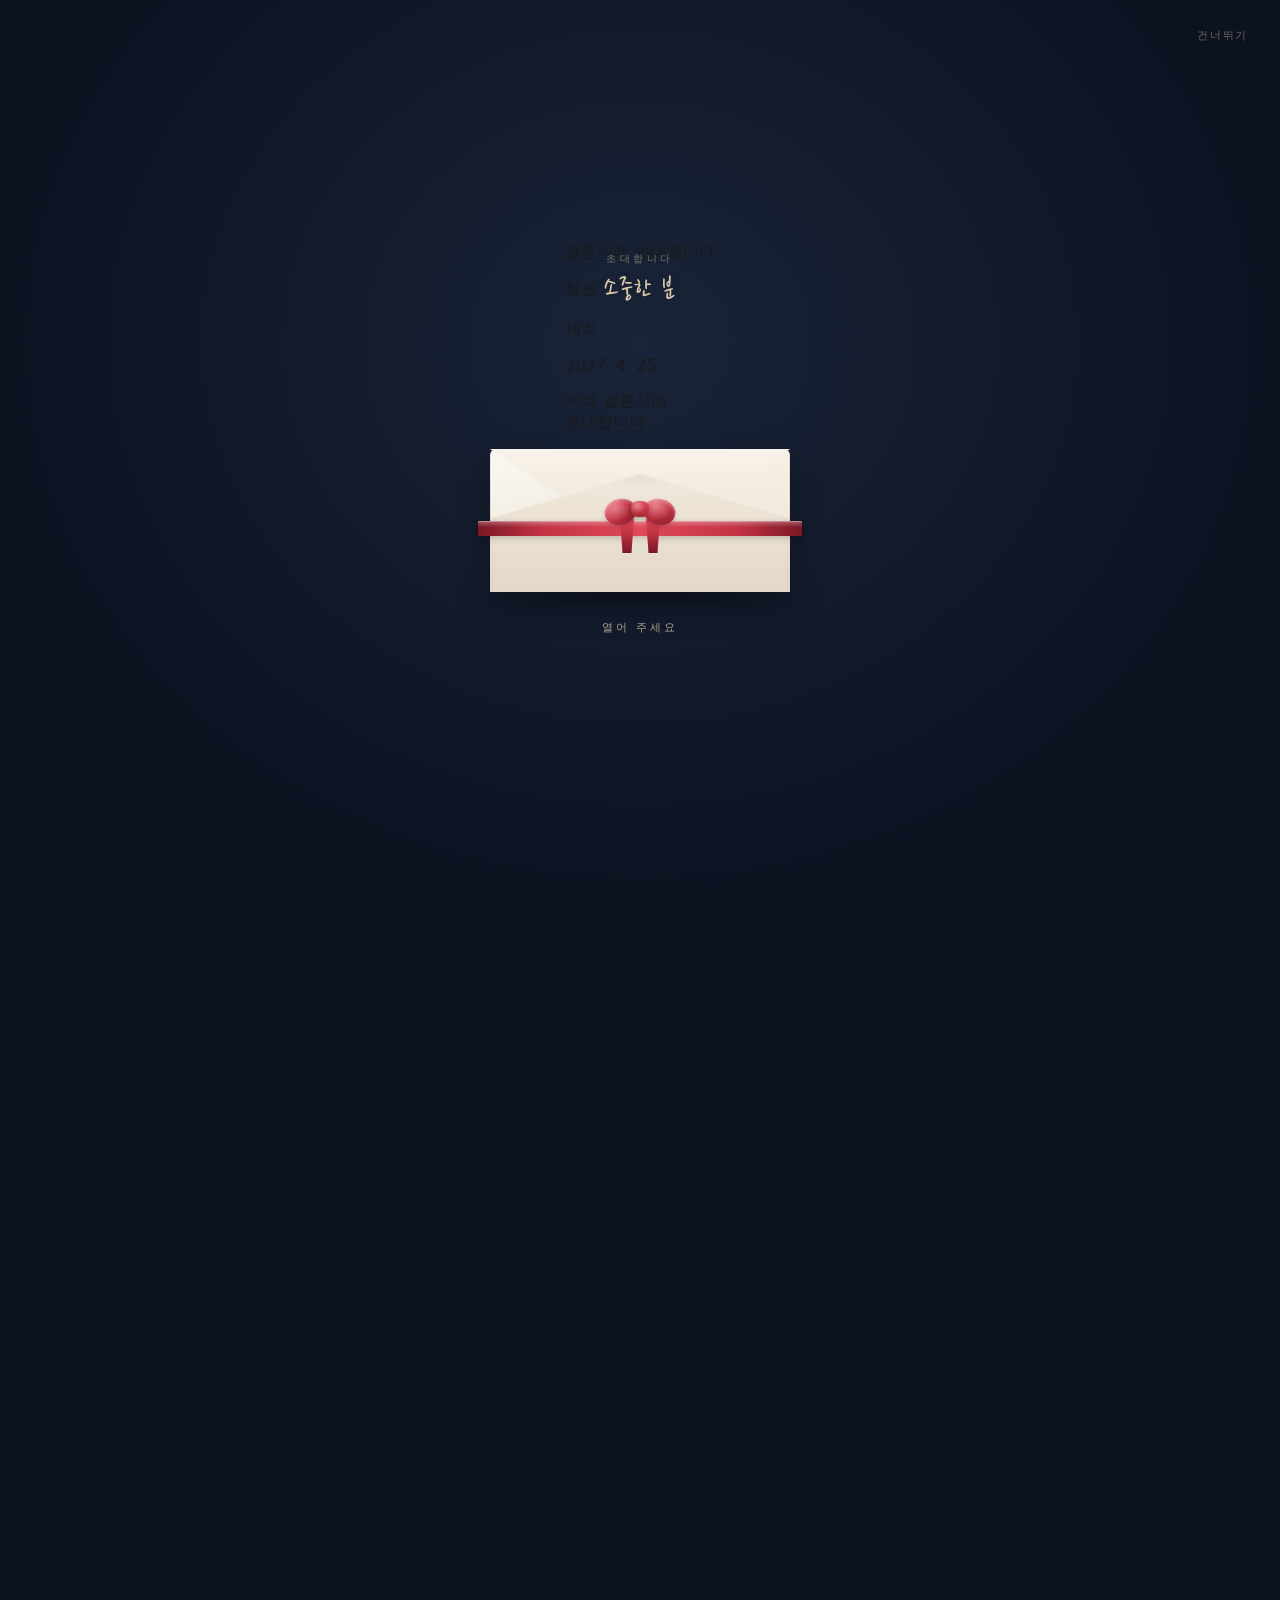
==== commit f2844d77: "Rebuild envelope (beige + red silk), slow petals, IM bank x4 accounts" ====
--- a/index.html
+++ b/index.html
@@ -4,6 +4,7 @@
   <meta charset="UTF-8" />
   <meta name="viewport" content="width=device-width, initial-scale=1.0, maximum-scale=1.0, user-scalable=no" />
   <title>형원 ♥ 채희 결혼식에 초대합니다</title>
+  <!-- CACHE_BUST: 20260716c -->
   <meta name="description" content="신랑 형원 · 신부 채희의 결혼식에 초대합니다." />
   <meta property="og:title" content="형원 ♥ 채희 결혼식에 초대합니다" />
   <meta property="og:description" content="소중한 분을 저희 결혼식에 초대합니다." />
@@ -46,7 +47,932 @@
     };
   </script>
 
-  <link rel="stylesheet" href="styles.css" />
+  <style>
+    :root {
+      --night: #0c1220;
+      --navy: #141c2b;
+      --ivory: #f7f3ec;
+      --paper: #fbf8f3;
+      --gold: #c4a574;
+      --gold-light: #e2d1b0;
+      --ink: #1a1a1a;
+    }
+
+    * { -webkit-tap-highlight-color: transparent; }
+
+    html, body {
+      margin: 0;
+      padding: 0;
+      background: var(--night);
+      font-family: Pretendard, system-ui, sans-serif;
+      color: var(--ink);
+      word-break: keep-all;
+      overflow-x: hidden;
+    }
+
+    body.locked { overflow: hidden; height: 100vh; }
+
+    .font-serif { font-family: 'Cormorant Garamond', Georgia, serif; }
+    .font-script { font-family: 'Great Vibes', cursive; }
+    .font-pen { font-family: 'Nanum Pen Script', cursive; }
+
+    /* guest handwriting name */
+    .guest-hand {
+      font-family: 'Nanum Pen Script', cursive;
+      font-size: 1.65rem;
+      line-height: 1.25;
+      letter-spacing: 0.04em;
+      color: var(--gold-light);
+      text-shadow: 0 1px 12px rgba(0,0,0,0.18);
+    }
+    .guest-hand-dark {
+      font-family: 'Nanum Pen Script', cursive;
+      font-size: 1.85rem;
+      line-height: 1.3;
+      letter-spacing: 0.03em;
+      color: var(--navy);
+    }
+    #env-guest-name.guest-hand {
+      font-size: 1.75rem;
+      color: var(--gold-light);
+    }
+
+    /* ========== ENVELOPE OVERLAY ========== */
+    #envelope-stage {
+      position: fixed;
+      inset: 0;
+      z-index: 100;
+      display: flex;
+      align-items: center;
+      justify-content: center;
+      background:
+        radial-gradient(ellipse at 50% 38%, #1a2438 0%, var(--night) 72%);
+      transition: opacity 1.1s ease, visibility 1.1s ease;
+      overflow: hidden;
+    }
+    #envelope-stage.hidden-stage {
+      opacity: 0;
+      visibility: hidden;
+      pointer-events: none;
+    }
+    #envelope-stage.fading .env-scene {
+      opacity: 0;
+      transform: scale(0.97) translateY(-6px);
+      transition: opacity 1s ease, transform 1s ease;
+    }
+    #envelope-stage.fading .env-card {
+      opacity: 0;
+      transform: translate(-50%, -50%) scale(1.02);
+      transition: opacity 0.95s ease, transform 0.95s ease;
+    }
+
+    .env-scene {
+      position: relative;
+      width: min(90vw, 360px);
+      height: 420px;
+      display: flex;
+      flex-direction: column;
+      align-items: center;
+      justify-content: flex-end;
+      padding-bottom: 28px;
+    }
+
+    .env-to {
+      position: absolute;
+      top: 8px;
+      left: 0;
+      right: 0;
+      text-align: center;
+      color: var(--gold-light);
+      font-family: 'Cormorant Garamond', serif;
+      font-size: 18px;
+      letter-spacing: 0.12em;
+      opacity: 0.95;
+      z-index: 6;
+      transition: opacity 0.4s ease;
+    }
+    .env-to small {
+      display: block;
+      font-family: Pretendard, sans-serif;
+      font-size: 10px;
+      letter-spacing: 0.35em;
+      color: rgba(226,209,176,0.5);
+      margin-bottom: 6px;
+      text-transform: uppercase;
+    }
+    #envelope-stage.opened .env-to {
+      opacity: 0;
+    }
+
+    /* ========== ENVELOPE (rebuild) ========== */
+    .mail {
+      position: relative;
+      width: min(88vw, 300px);
+      height: 200px;
+      margin: 0 auto;
+      cursor: pointer;
+      z-index: 2;
+      transition: opacity 0.6s ease 0.15s, transform 0.6s ease 0.15s;
+      /* 3d for flap only */
+      perspective: 1000px;
+    }
+    #envelope-stage.opened .mail {
+      opacity: 0.38;
+      transform: translateY(14px) scale(0.97);
+      pointer-events: none;
+    }
+
+    .mail-shadow {
+      position: absolute;
+      left: 10%;
+      right: 10%;
+      bottom: -14px;
+      height: 20px;
+      background: radial-gradient(ellipse, rgba(0,0,0,0.38) 0%, transparent 70%);
+      filter: blur(4px);
+      z-index: 0;
+    }
+
+    /* solid beige body — always visible rectangle */
+    .mail-body {
+      position: absolute;
+      inset: 0;
+      border-radius: 6px;
+      background: #f2ebe0;
+      background-image:
+        linear-gradient(160deg, rgba(255,255,255,0.55) 0%, transparent 48%),
+        linear-gradient(180deg, #f6f0e6 0%, #ebe2d4 100%);
+      box-shadow:
+        0 14px 32px rgba(0,0,0,0.32),
+        inset 0 0 0 1px rgba(180,150,110,0.22);
+      z-index: 1;
+    }
+
+    /* top triangular flap */
+    .mail-flap {
+      position: absolute;
+      left: 0;
+      top: 0;
+      width: 100%;
+      height: 100px;
+      z-index: 5;
+      transform-origin: top center;
+      transform: rotateX(0deg);
+      transition: transform 1.2s cubic-bezier(0.32, 0.08, 0.2, 1) 0.48s;
+      pointer-events: none;
+      backface-visibility: hidden;
+    }
+    #envelope-stage.opened .mail-flap {
+      transform: rotateX(168deg);
+      z-index: 1;
+    }
+    .mail-flap-inner {
+      width: 100%;
+      height: 100%;
+      background: #efe6d8;
+      background-image: linear-gradient(180deg, #f8f3ea 0%, #ebe1d2 100%);
+      clip-path: polygon(0 0, 100% 0, 50% 100%);
+      -webkit-clip-path: polygon(0 0, 100% 0, 50% 100%);
+      filter: drop-shadow(0 3px 4px rgba(0,0,0,0.06));
+    }
+
+    /* front pocket over body */
+    .mail-pocket {
+      position: absolute;
+      left: 0;
+      right: 0;
+      bottom: 0;
+      height: 118px;
+      z-index: 6;
+      background: #e9e0d2;
+      background-image: linear-gradient(180deg, #f0e8db 0%, #e4d9c8 100%);
+      clip-path: polygon(0 38%, 50% 0, 100% 38%, 100% 100%, 0 100%);
+      -webkit-clip-path: polygon(0 38%, 50% 0, 100% 38%, 100% 100%, 0 100%);
+      box-shadow: inset 0 6px 10px rgba(90,60,30,0.04);
+    }
+    /* fallback if clip-path unsupported: still a solid bottom bar */
+    @supports not (clip-path: polygon(0 0, 100% 0, 50% 100%)) {
+      .mail-pocket {
+        height: 100px;
+        clip-path: none;
+        -webkit-clip-path: none;
+        border-radius: 0 0 6px 6px;
+      }
+      .mail-flap-inner {
+        clip-path: none;
+        -webkit-clip-path: none;
+        height: 70px;
+        border-radius: 6px 6px 0 0;
+      }
+    }
+
+    /* red silk horizontal band */
+    .mail-band {
+      position: absolute;
+      left: -4%;
+      right: -4%;
+      top: 72px;
+      height: 15px;
+      z-index: 8;
+      border-radius: 1px;
+      background:
+        linear-gradient(180deg, rgba(255,255,255,0.3) 0%, transparent 42%),
+        linear-gradient(90deg, #7a1824 0%, #c43345 20%, #e04a5a 50%, #c43345 80%, #7a1824 100%);
+      box-shadow:
+        0 2px 6px rgba(0,0,0,0.2),
+        inset 0 1px 0 rgba(255,255,255,0.28);
+      transition: opacity 0.7s ease 0.3s, transform 0.85s ease 0.15s;
+      pointer-events: none;
+    }
+    #envelope-stage.opened .mail-band {
+      opacity: 0;
+      transform: scaleX(0.92);
+    }
+
+    /* red silk bow */
+    .mail-bow {
+      position: absolute;
+      left: 50%;
+      top: 72px;
+      width: 108px;
+      height: 64px;
+      transform: translate(-50%, -50%);
+      z-index: 9;
+      pointer-events: none;
+    }
+    .mail-bow .loop {
+      position: absolute;
+      top: 6px;
+      width: 32px;
+      height: 26px;
+      border-radius: 50%;
+      background:
+        radial-gradient(ellipse at 35% 30%, rgba(255,210,210,0.45) 0%, transparent 55%),
+        linear-gradient(150deg, #e85a68 0%, #c43345 45%, #8a1c28 100%);
+      box-shadow:
+        inset 0 2px 3px rgba(255,255,255,0.3),
+        0 2px 4px rgba(0,0,0,0.18);
+      transition: transform 1s ease 0.05s, opacity 0.8s ease 0.15s;
+    }
+    .mail-bow .loop.l {
+      left: 18px;
+      transform: rotate(-14deg);
+      transform-origin: right center;
+    }
+    .mail-bow .loop.r {
+      right: 18px;
+      transform: rotate(14deg);
+      transform-origin: left center;
+    }
+    #envelope-stage.opened .mail-bow .loop.l {
+      transform: translate(-36px, -4px) rotate(-48deg);
+      opacity: 0;
+    }
+    #envelope-stage.opened .mail-bow .loop.r {
+      transform: translate(36px, -4px) rotate(48deg);
+      opacity: 0;
+    }
+    .mail-bow .knot {
+      position: absolute;
+      left: 50%;
+      top: 12px;
+      width: 18px;
+      height: 16px;
+      margin-left: -9px;
+      border-radius: 40%;
+      background:
+        radial-gradient(circle at 35% 30%, rgba(255,220,220,0.45) 0%, transparent 50%),
+        linear-gradient(180deg, #e04a5a 0%, #a82836 100%);
+      box-shadow: 0 2px 4px rgba(0,0,0,0.22);
+      z-index: 2;
+      transition: transform 0.95s ease 0.08s, opacity 0.75s ease 0.18s;
+    }
+    #envelope-stage.opened .mail-bow .knot {
+      transform: translateY(8px) scale(0.5);
+      opacity: 0;
+    }
+    .mail-bow .tail {
+      position: absolute;
+      top: 30px;
+      width: 14px;
+      height: 34px;
+      background: linear-gradient(180deg, #e04a5a 0%, #c43345 40%, #7a1824 100%);
+      box-shadow: 0 2px 3px rgba(0,0,0,0.12);
+      transition: transform 1.1s ease 0.1s, opacity 0.85s ease 0.22s;
+    }
+    .mail-bow .tail.l {
+      left: 34px;
+      clip-path: polygon(0 0, 100% 0, 82% 100%, 18% 100%);
+      transform-origin: top center;
+    }
+    .mail-bow .tail.r {
+      right: 34px;
+      clip-path: polygon(0 0, 100% 0, 82% 100%, 18% 100%);
+      transform-origin: top center;
+    }
+    #envelope-stage.opened .mail-bow .tail.l {
+      transform: translate(-24px, 12px) rotate(-24deg);
+      opacity: 0;
+    }
+    #envelope-stage.opened .mail-bow .tail.r {
+      transform: translate(24px, 12px) rotate(24deg);
+      opacity: 0;
+    }
+
+    .env-hint {
+      margin-top: 28px;
+      text-align: center;
+      color: rgba(226,209,176,0.75);
+      font-size: 11px;
+      letter-spacing: 0.28em;
+      text-transform: uppercase;
+      animation: pulse-hint 2.4s ease-in-out infinite;
+      transition: opacity 0.3s ease;
+      z-index: 6;
+    }
+    #envelope-stage.opened .env-hint {
+      opacity: 0;
+      animation: none;
+    }
+
+    @keyframes pulse-hint {
+      0%, 100% { opacity: 0.45; }
+      50% { opacity: 1; }
+    }
+
+    .skip-btn {
+      position: absolute;
+      top: 20px;
+      right: 20px;
+      color: rgba(226,209,176,0.45);
+      font-size: 11px;
+      letter-spacing: 0.15em;
+      background: none;
+      border: none;
+      cursor: pointer;
+      z-index: 30;
+      padding: 8px 12px;
+    }
+    .skip-btn:hover { color: var(--gold-light); }
+
+    /* ========== MAIN SCROLL ========== */
+    #main-app {
+      opacity: 0;
+      transform: translateY(18px);
+      transition: opacity 1.25s ease 0.1s, transform 1.25s ease 0.1s;
+      pointer-events: none;
+    }
+    #main-app.visible {
+      opacity: 1;
+      transform: translateY(0);
+      pointer-events: auto;
+    }
+
+    .phone {
+      max-width: 440px;
+      margin: 0 auto;
+      background: var(--paper);
+      min-height: 100vh;
+      position: relative;
+      box-shadow: 0 0 80px rgba(0,0,0,0.45);
+    }
+
+    .gold-line {
+      width: 40px;
+      height: 1px;
+      background: linear-gradient(90deg, transparent, var(--gold), transparent);
+      margin: 0 auto;
+    }
+    .gold-hair {
+      border-left: 1px solid var(--gold);
+    }
+
+    /* hero: photo full-bleed, bottom soft fade into invitation paper */
+    .hero-section {
+      position: relative;
+      overflow: hidden;
+      background: var(--paper);
+    }
+    .hero-photo {
+      position: absolute;
+      inset: 0;
+      z-index: 0;
+      background-size: cover;
+      background-position: center 28%;
+      /* photo solid through name zone; only lowest edge fades into paper */
+      -webkit-mask-image: linear-gradient(
+        to bottom,
+        #000 0%,
+        #000 62%,
+        rgba(0, 0, 0, 0.88) 74%,
+        rgba(0, 0, 0, 0.45) 88%,
+        transparent 100%
+      );
+      mask-image: linear-gradient(
+        to bottom,
+        #000 0%,
+        #000 62%,
+        rgba(0, 0, 0, 0.88) 74%,
+        rgba(0, 0, 0, 0.45) 88%,
+        transparent 100%
+      );
+      -webkit-mask-size: 100% 100%;
+      mask-size: 100% 100%;
+      -webkit-mask-repeat: no-repeat;
+      mask-repeat: no-repeat;
+    }
+    .hero-fade {
+      position: absolute;
+      left: 0;
+      right: 0;
+      bottom: 0;
+      height: 36%;
+      z-index: 1;
+      pointer-events: none;
+      background: linear-gradient(
+        to bottom,
+        rgba(12, 18, 32, 0) 0%,
+        rgba(12, 18, 32, 0.15) 28%,
+        rgba(20, 18, 16, 0.45) 55%,
+        rgba(120, 112, 102, 0.5) 78%,
+        rgba(247, 243, 236, 0.92) 92%,
+        var(--paper) 100%
+      );
+    }
+    .hero-overlay {
+      position: absolute;
+      inset: 0;
+      z-index: 2;
+      pointer-events: none;
+      background: linear-gradient(
+        to bottom,
+        rgba(12, 18, 32, 0.28) 0%,
+        rgba(12, 18, 32, 0.08) 22%,
+        rgba(12, 18, 32, 0.12) 48%,
+        rgba(12, 18, 32, 0.28) 62%,
+        rgba(12, 18, 32, 0.12) 78%,
+        transparent 90%
+      );
+    }
+    .hero-section .hero-copy {
+      position: relative;
+      z-index: 3;
+    }
+    .hero-names {
+      text-shadow:
+        0 1px 2px rgba(0,0,0,0.35),
+        0 8px 28px rgba(0,0,0,0.25);
+    }
+    .hero-names .name {
+      display: block;
+      font-size: clamp(2rem, 9vw, 2.75rem);
+      letter-spacing: 0.14em;
+      line-height: 1.25;
+      font-weight: 300;
+    }
+    .hero-names .sep {
+      display: block;
+      margin: 0.45rem 0;
+      font-size: 1.15rem;
+      color: var(--gold-light);
+      letter-spacing: 0.35em;
+      opacity: 0.9;
+    }
+
+    .section-label {
+      font-size: 10px;
+      letter-spacing: 0.42em;
+      color: var(--gold-dark);
+      text-transform: uppercase;
+      font-weight: 500;
+    }
+
+    .btn-gold {
+      background: var(--navy);
+      color: var(--ivory);
+      transition: all 0.3s cubic-bezier(0.4, 0, 0.2, 1);
+    }
+    .btn-gold:active { transform: scale(0.97); }
+
+    .btn-outline {
+      border: 1px solid rgba(196,165,116,0.5);
+      color: var(--navy);
+      background: transparent;
+      transition: all 0.3s ease;
+    }
+    .btn-outline:active { transform: scale(0.97); background: rgba(196,165,116,0.08); }
+
+    /* gallery */
+    .gallery-grid {
+      display: grid;
+      grid-template-columns: 1fr 1fr;
+      gap: 8px;
+    }
+    .gallery-grid .tall {
+      grid-row: span 2;
+    }
+    .gallery-grid img {
+      width: 100%;
+      height: 100%;
+      object-fit: cover;
+      border-radius: 2px;
+      cursor: pointer;
+      transition: opacity 0.3s;
+    }
+    .gallery-grid img:active { opacity: 0.85; }
+
+    /* calendar + d-day */
+    .cal-wrap {
+      max-width: 300px;
+      margin: 0 auto;
+    }
+    .cal-grid {
+      display: grid;
+      grid-template-columns: repeat(7, 1fr);
+      gap: 4px 2px;
+      text-align: center;
+    }
+    .cal-dow {
+      font-size: 10px;
+      letter-spacing: 0.06em;
+      color: var(--soft);
+      padding-bottom: 6px;
+    }
+    .cal-dow.sun { color: #b07070; }
+    .cal-day {
+      aspect-ratio: 1;
+      display: flex;
+      align-items: center;
+      justify-content: center;
+      font-family: 'Cormorant Garamond', serif;
+      font-size: 14px;
+      color: var(--navy);
+      border-radius: 50%;
+    }
+    .cal-day.empty { visibility: hidden; }
+    .cal-day.sun { color: #b07070; }
+    .cal-day.wedding {
+      background: var(--navy);
+      color: var(--gold-light);
+      box-shadow: 0 0 0 3px rgba(196,165,116,0.2);
+      font-weight: 500;
+    }
+    .dday-num {
+      font-family: 'Cormorant Garamond', serif;
+      font-size: 42px;
+      letter-spacing: 0.08em;
+      color: var(--navy);
+      line-height: 1;
+    }
+    .dday-num span {
+      color: var(--gold-dark);
+    }
+
+    /* accordion */
+    .acc-body {
+      max-height: 0;
+      overflow: hidden;
+      transition: max-height 0.45s ease;
+    }
+    .acc-body.open { max-height: 480px; }
+    .acc-chevron { transition: transform 0.3s ease; }
+    .acc-chevron.open { transform: rotate(180deg); }
+
+    /* lightbox + swipe */
+    #lightbox {
+      position: fixed;
+      inset: 0;
+      z-index: 200;
+      background: rgba(8,10,16,0.94);
+      display: none;
+      flex-direction: column;
+      align-items: center;
+      justify-content: center;
+      padding: 24px 16px 40px;
+      touch-action: pan-y;
+    }
+    #lightbox.show { display: flex; }
+    .lb-stage {
+      position: relative;
+      width: 100%;
+      max-width: 440px;
+      flex: 1;
+      display: flex;
+      align-items: center;
+      justify-content: center;
+      min-height: 0;
+      user-select: none;
+    }
+    #lightbox-img {
+      max-width: 100%;
+      max-height: min(78vh, 720px);
+      object-fit: contain;
+      border-radius: 2px;
+      transition: opacity 0.4s ease;
+      pointer-events: none;
+      will-change: opacity;
+    }
+    #lightbox-img.swiping {
+      transition: none;
+    }
+    .lb-nav {
+      position: absolute;
+      top: 50%;
+      transform: translateY(-50%);
+      width: 40px;
+      height: 40px;
+      border-radius: 50%;
+      border: 1px solid rgba(196,165,116,0.35);
+      background: rgba(12,18,32,0.55);
+      color: var(--gold-light);
+      display: flex;
+      align-items: center;
+      justify-content: center;
+      cursor: pointer;
+      z-index: 2;
+      backdrop-filter: blur(6px);
+    }
+    .lb-nav.prev { left: 4px; }
+    .lb-nav.next { right: 4px; }
+    .lb-close {
+      position: absolute;
+      top: 16px;
+      right: 16px;
+      width: 40px;
+      height: 40px;
+      border: none;
+      background: transparent;
+      color: rgba(247,243,236,0.75);
+      font-size: 22px;
+      cursor: pointer;
+      z-index: 3;
+    }
+    .lb-meta {
+      margin-top: 16px;
+      display: flex;
+      flex-direction: column;
+      align-items: center;
+      gap: 8px;
+    }
+    .lb-counter {
+      font-family: 'Cormorant Garamond', serif;
+      font-size: 14px;
+      letter-spacing: 0.2em;
+      color: rgba(226,209,176,0.75);
+    }
+    .lb-hint {
+      font-size: 10px;
+      letter-spacing: 0.18em;
+      color: rgba(247,243,236,0.35);
+      text-transform: uppercase;
+    }
+    .lb-dots {
+      display: flex;
+      gap: 6px;
+      margin-top: 4px;
+    }
+    .lb-dots span {
+      width: 5px;
+      height: 5px;
+      border-radius: 50%;
+      background: rgba(226,209,176,0.28);
+      transition: background 0.2s, transform 0.2s;
+    }
+    .lb-dots span.on {
+      background: var(--gold-light);
+      transform: scale(1.25);
+    }
+
+    /* BGM float */
+    #bgm-btn {
+      position: fixed;
+      right: max(16px, calc(50% - 204px));
+      bottom: 24px;
+      z-index: 50;
+      width: 52px;
+      height: 52px;
+      border-radius: 50%;
+      border: 1px solid rgba(196,165,116,0.45);
+      background: rgba(12,18,32,0.88);
+      color: var(--gold-light);
+      backdrop-filter: blur(8px);
+      display: none;
+      align-items: center;
+      justify-content: center;
+      box-shadow: 0 8px 24px rgba(0,0,0,0.35);
+      cursor: pointer;
+      padding: 0;
+      overflow: visible;
+    }
+    #bgm-btn.visible { display: flex; }
+    #bgm-btn .lp {
+      width: 38px;
+      height: 38px;
+      display: block;
+      transition: transform 0.35s ease;
+      /* off-center mass so spin reads clearly */
+      filter: drop-shadow(0 1px 2px rgba(0,0,0,0.35));
+    }
+    #bgm-btn.playing .lp {
+      animation: spin-lp 2.2s linear infinite;
+    }
+    #bgm-btn:not(.playing) .lp {
+      transform: rotate(-18deg);
+    }
+    /* tiny fixed cue arm — makes rotation obvious */
+    #bgm-btn::after {
+      content: '';
+      position: absolute;
+      top: 6px;
+      right: 10px;
+      width: 2px;
+      height: 14px;
+      background: linear-gradient(180deg, #e2d1b0 0%, #9a7b4f 100%);
+      border-radius: 1px;
+      transform: rotate(28deg);
+      transform-origin: top center;
+      box-shadow: 0 0 0 1px rgba(0,0,0,0.2);
+      pointer-events: none;
+      z-index: 2;
+      opacity: 0.85;
+    }
+    @keyframes spin-lp {
+      from { transform: rotate(0deg); }
+      to { transform: rotate(360deg); }
+    }
+
+    /* toast */
+    #toast {
+      position: fixed;
+      left: 50%;
+      bottom: 88px;
+      transform: translateX(-50%) translateY(12px);
+      background: rgba(12,18,32,0.92);
+      color: var(--ivory);
+      font-size: 13px;
+      padding: 10px 20px;
+      border-radius: 999px;
+      border: 1px solid rgba(196,165,116,0.3);
+      opacity: 0;
+      pointer-events: none;
+      transition: all 0.35s ease;
+      z-index: 300;
+      white-space: nowrap;
+    }
+    #toast.show {
+      opacity: 1;
+      transform: translateX(-50%) translateY(0);
+    }
+
+
+
+    /* map preview card */
+    .map-card {
+      overflow: hidden;
+      border-radius: 16px;
+      border: 1px solid rgba(196,165,116,0.22);
+      background: #fff;
+      box-shadow: 0 14px 40px -16px rgba(20,28,43,0.12);
+    }
+    .map-frame {
+      position: relative;
+      width: 100%;
+      height: 200px;
+      background: #e8e4dc;
+    }
+    .map-frame iframe {
+      width: 100%;
+      height: 100%;
+      border: 0;
+      display: block;
+      filter: grayscale(0.15) contrast(0.98);
+    }
+    .map-frame::after {
+      content: '';
+      position: absolute;
+      inset: 0;
+      pointer-events: none;
+      box-shadow: inset 0 0 0 1px rgba(196,165,116,0.15);
+    }
+    .nav-chip {
+      display: inline-flex;
+      align-items: center;
+      justify-content: center;
+      gap: 6px;
+      padding: 10px 12px;
+      border-radius: 999px;
+      border: 1px solid rgba(196,165,116,0.35);
+      font-size: 12px;
+      color: var(--navy);
+      background: rgba(255,255,255,0.8);
+      transition: background 0.2s, transform 0.15s;
+    }
+    .nav-chip:active { transform: scale(0.97); background: rgba(196,165,116,0.1); }
+
+    /* pay / gift deep-link buttons */
+    .pay-btns {
+      display: flex;
+      flex-wrap: wrap;
+      gap: 6px;
+      margin-top: 10px;
+    }
+    .pay-btn {
+      font-size: 11px;
+      padding: 6px 10px;
+      border-radius: 999px;
+      border: 1px solid rgba(196,165,116,0.35);
+      background: transparent;
+      color: var(--navy);
+      letter-spacing: 0.02em;
+      cursor: pointer;
+    }
+    .pay-btn.toss {
+      border-color: rgba(0, 98, 255, 0.35);
+      color: #0062ff;
+    }
+    .pay-btn.kakao {
+      border-color: rgba(60, 30, 30, 0.2);
+      background: rgba(254, 229, 0, 0.35);
+      color: #3c1e1e;
+    }
+    .pay-btn.copy {
+      color: var(--navy);
+    }
+
+    /* cherry blossoms — only inside .phone (mobile frame), soft flutter */
+    #sakura-layer {
+      position: absolute;
+      inset: 0;
+      z-index: 35;
+      pointer-events: none;
+      overflow: hidden;
+      opacity: 0;
+      transition: opacity 1.4s ease;
+    }
+    #sakura-layer.on { opacity: 1; }
+    .petal {
+      position: absolute;
+      top: -8%;
+      width: 12px;
+      height: 10px;
+      margin-left: -6px;
+      /* soft sakura silhouette */
+      border-radius: 100% 0 90% 0;
+      background:
+        radial-gradient(circle at 30% 30%, #fff6f7 0%, transparent 42%),
+        linear-gradient(145deg, #fde6ea 0%, #f2b8c2 48%, #e89aab 100%);
+      opacity: 0;
+      box-shadow: 0 1px 2px rgba(180, 100, 120, 0.12);
+      transform-origin: 50% 50%;
+      will-change: transform, opacity;
+      animation-name: petal-fall, petal-sway;
+      animation-timing-function: linear, ease-in-out;
+      animation-iteration-count: infinite, infinite;
+    }
+    .petal::after {
+      content: '';
+      position: absolute;
+      inset: 18% 22%;
+      border-radius: inherit;
+      background: radial-gradient(circle at 40% 35%, rgba(255,255,255,0.55), transparent 70%);
+      pointer-events: none;
+    }
+    .petal.p2 {
+      border-radius: 0 100% 0 90%;
+      background:
+        radial-gradient(circle at 65% 35%, #fff8f9 0%, transparent 40%),
+        linear-gradient(210deg, #fceef0 0%, #efb0bc 100%);
+    }
+    .petal.p3 {
+      border-radius: 90% 10% 100% 0;
+      width: 9px;
+      height: 11px;
+      background: linear-gradient(160deg, #f9d4db 0%, #e8a0b0 100%);
+    }
+    /* fall down the phone column */
+    @keyframes petal-fall {
+      0% {
+        top: -8%;
+        opacity: 0;
+      }
+      6% { opacity: 0.72; }
+      85% { opacity: 0.45; }
+      100% {
+        top: 104%;
+        opacity: 0;
+      }
+    }
+    /* side-to-side flutter + tumble (emotional drift) */
+    @keyframes petal-sway {
+      0%   { transform: translateX(0) rotate(0deg) scale(1); }
+      15%  { transform: translateX(calc(var(--amp) * 0.55)) rotate(28deg) scale(1.05); }
+      30%  { transform: translateX(calc(var(--amp) * -0.35)) rotate(-18deg) scale(0.95); }
+      48%  { transform: translateX(calc(var(--amp) * 0.85)) rotate(52deg) scale(1.08); }
+      65%  { transform: translateX(calc(var(--amp) * -0.6)) rotate(-36deg) scale(0.92); }
+      82%  { transform: translateX(calc(var(--amp) * 0.4)) rotate(70deg) scale(1.02); }
+      100% { transform: translateX(calc(var(--amp) * -0.2)) rotate(var(--spin)) scale(0.88); }
+    }
+  </style>
 </head>
 <body class="locked antialiased">
 
@@ -76,18 +1002,18 @@
         </div>
       </div>
 
-      <div class="env-wrap" id="envelope" onclick="openInvitation(false)" role="button" aria-label="초대장 열기">
-        <div class="env-shadow"></div>
-        <div class="env-body"></div>
-        <div class="env-flap"><div class="env-flap-face"></div></div>
-        <div class="env-front"></div>
-        <div class="ribbon-band" aria-hidden="true"></div>
-        <div class="ribbon" aria-hidden="true">
-          <div class="ribbon-tail left"></div>
-          <div class="ribbon-tail right"></div>
-          <div class="ribbon-loop left"></div>
-          <div class="ribbon-loop right"></div>
-          <div class="ribbon-knot"></div>
+      <div class="mail" id="envelope" onclick="openInvitation(false)" role="button" aria-label="초대장 열기">
+        <div class="mail-shadow"></div>
+        <div class="mail-body"></div>
+        <div class="mail-flap"><div class="mail-flap-inner"></div></div>
+        <div class="mail-pocket"></div>
+        <div class="mail-band" aria-hidden="true"></div>
+        <div class="mail-bow" aria-hidden="true">
+          <div class="tail l"></div>
+          <div class="tail r"></div>
+          <div class="loop l"></div>
+          <div class="loop r"></div>
+          <div class="knot"></div>
         </div>
       </div>
 
@@ -414,7 +1340,623 @@
   <!-- TOAST -->
   <div id="toast"></div>
 
-    <script src="app.js"></script>
-
+  <script>
+    /* ========== GUEST DATA (personalization) ==========
+       링크 예: ?g=minsu  /  ?g=boss  /  ?to=이름
+       side: 'groom' | 'bride' | 'both'
+       tone: 'formal' | 'friendly' | 'family'
+    */
+    const GUESTS = {
+      demo:   { name: '소중한 손님', display: '소중한 손님', side: 'both', tone: 'formal' },
+      minsu:  { name: '김민수', display: '민수', side: 'groom', tone: 'friendly' },
+      boss:   { name: '김부장', display: '김○○ 부장님', side: 'groom', tone: 'formal' },
+      gomo:   { name: '고모', display: '고모님', side: 'bride', tone: 'family' },
+      friend: { name: '친구', display: '친구', side: 'bride', tone: 'friendly' },
+    };
+
+    /* bankCode: 토스/카카오 딥링크용 (031 IM뱅크/대구, 004 국민, 088 신한, 020 우리, 081 하나)
+       kakaoPayLink: 개인 카카오페이 송금 링크가 있으면 넣기 (없으면 딥링크 시도 후 복사) */
+    const ACCOUNTS = {
+      groom: [
+        { label: '신랑 형원', bank: 'IM뱅크', number: '508-11-9393269', holder: '형원', bankCode: '031' },
+        { label: '신랑 측 혼주', bank: 'IM뱅크', number: '508-11-9393269', holder: '형원', bankCode: '031' },
+      ],
+      bride: [
+        { label: '신부 채희', bank: 'IM뱅크', number: '508-11-9393269', holder: '형원', bankCode: '031' },
+        { label: '신부 측 혼주', bank: 'IM뱅크', number: '508-11-9393269', holder: '형원', bankCode: '031' },
+      ],
+    };
+
+    const INVITE_COPY = {
+      formal: `서로가 마주 보며 다져온 사랑을<br>
+        이제 함께 한 곳을 바라보며<br>
+        걸어가고자 합니다.<br><br>
+        저희 두 사람이 사랑의 이름으로<br>
+        지켜나갈 모든 날을 축복해 주시면<br>
+        더없는 기쁨으로 간직하겠습니다.`,
+      friendly: `우리가 약속한 그 날,<br>
+        가장 가까운 자리에서<br>
+        함께해 줄래?<br><br>
+        형식 없는 마음 그대로<br>
+        와 준다면 그걸로 충분해.`,
+      family: `두 사람이 이제 한 가정을 이룹니다.<br>
+        그 시작의 자리에<br>
+        함께해 주시면 감사하겠습니다.<br><br>
+        따뜻한 축복으로<br>
+        자리를 빛내 주세요.`,
+    };
+
+    let currentGuest = null;
+    let opened = false;
+
+    function getGuest() {
+      const params = new URLSearchParams(window.location.search);
+      const code = (params.get('g') || params.get('to') || '').trim();
+      if (code && GUESTS[code]) return { code, ...GUESTS[code] };
+      if (code) {
+        // free-text name via ?to=홍길동
+        const decoded = decodeURIComponent(code);
+        return {
+          code: 'custom',
+          name: decoded,
+          display: decoded,
+          side: 'both',
+          tone: 'formal',
+        };
+      }
+      return null;
+    }
+
+    function guestLabel(g) {
+      if (!g) return '소중한 분';
+      if (g.tone === 'friendly' || g.tone === 'family') return g.display;
+      return g.display.includes('님') ? g.display : g.display + ' 님';
+    }
+
+    function applyPersonalization() {
+      currentGuest = getGuest();
+      const envName = document.getElementById('env-guest-name');
+      const cardGuest = document.getElementById('env-card-guest');
+      const cardMsg = document.getElementById('env-card-msg');
+      const heroLine = document.getElementById('hero-guest-line');
+      const inviteHand = document.getElementById('invite-guest-hand');
+      const invite = document.getElementById('invite-greeting');
+
+      const label = guestLabel(currentGuest);
+      const handName = currentGuest
+        ? (currentGuest.tone === 'formal' && !currentGuest.display.includes('님')
+            ? currentGuest.display + ' 님'
+            : currentGuest.display)
+        : '소중한 분';
+
+      if (envName) {
+        envName.textContent = handName;
+        envName.classList.add('guest-hand');
+      }
+
+      if (currentGuest) {
+        if (cardGuest) {
+          cardGuest.innerHTML = '<span class="guest-hand-dark" style="font-size:1.35rem">To. ' +
+            (currentGuest.tone === 'friendly' ? currentGuest.display : handName) + '</span>';
+        }
+        if (cardMsg) {
+          if (currentGuest.tone === 'friendly') {
+            cardMsg.innerHTML = '우리 결혼식에<br />와 줄래?';
+          } else if (currentGuest.tone === 'family') {
+            cardMsg.innerHTML = '자리를 빛내 주시면<br />감사하겠습니다';
+          } else {
+            cardMsg.innerHTML = handName + '을<br />초대합니다';
+          }
+        }
+
+        if (heroLine) {
+          heroLine.innerHTML = formatHeroLineHand(currentGuest, handName);
+          heroLine.classList.remove('hidden');
+        }
+        if (inviteHand) {
+          inviteHand.textContent = handName + '께';
+          inviteHand.classList.remove('hidden');
+        }
+
+        invite.innerHTML = INVITE_COPY[currentGuest.tone] || INVITE_COPY.formal;
+      } else {
+        if (cardGuest) cardGuest.textContent = '';
+        if (cardMsg) cardMsg.innerHTML = '저희 결혼식에<br />초대합니다';
+        if (heroLine) heroLine.classList.add('hidden');
+        if (inviteHand) inviteHand.classList.add('hidden');
+        invite.innerHTML = INVITE_COPY.formal;
+      }
+
+      renderAccounts(currentGuest ? currentGuest.side : 'both');
+    }
+
+    function formatHeroLineHand(g, handName) {
+      if (g.tone === 'friendly') return handName + ', 우리 결혼합니다';
+      if (g.tone === 'family') return handName + ', 자리를 빛내 주세요';
+      return handName + ', 초대합니다';
+    }
+
+    function bareAccount(num) {
+      return String(num || '').replace(/\D/g, '');
+    }
+
+    function openTossPay(bankCode, accountNo) {
+      const bare = bareAccount(accountNo);
+      const code = bankCode || '';
+      const deep = 'supertoss://send?amount=0&bankCode=' + encodeURIComponent(code) +
+        '&accountNo=' + encodeURIComponent(bare);
+      try { window.location.href = deep; } catch (e) {}
+      setTimeout(function () {
+        if (document.visibilityState === 'visible') {
+          copyText(accountNo, '토스 앱을 열 수 없어 계좌번호를 복사했습니다');
+        }
+      }, 1800);
+    }
+
+    function openKakaoPay(bankCode, accountNo, kakaoPayLink) {
+      if (kakaoPayLink) {
+        window.open(kakaoPayLink, '_blank', 'noopener');
+        return;
+      }
+      const bare = bareAccount(accountNo);
+      const code = bankCode || '';
+      const deep = 'kakaotalk://kakaopay/money/to/bank?bank_code=' + encodeURIComponent(code) +
+        '&account_number=' + encodeURIComponent(bare);
+      try { window.location.href = deep; } catch (e) {}
+      setTimeout(function () {
+        if (document.visibilityState === 'visible') {
+          copyText(accountNo, '카카오페이를 열 수 없어 계좌번호를 복사했습니다');
+        }
+      }, 1800);
+    }
+
+    function renderAccounts(side) {
+      const root = document.getElementById('account-sections');
+      if (!root) return;
+
+      const blocks = [];
+      if ((side === 'groom' || side === 'both') && ACCOUNTS.groom.length) {
+        blocks.push({ key: 'groom', title: '신랑 측', items: ACCOUNTS.groom });
+      }
+      if ((side === 'bride' || side === 'both') && ACCOUNTS.bride.length) {
+        blocks.push({ key: 'bride', title: '신부 측', items: ACCOUNTS.bride });
+      }
+
+      root.innerHTML = blocks.map((b) => `
+        <div class="bg-white/80 border border-gold/15 rounded-xl overflow-hidden">
+          <button type="button" class="w-full flex items-center justify-between px-5 py-4" onclick="toggleAcc('${b.key}')">
+            <span class="font-serif text-base text-navy tracking-wide">${b.title}</span>
+            <i class="fa-solid fa-chevron-down text-gold text-xs acc-chevron" id="${b.key}-chevron"></i>
+          </button>
+          <div class="acc-body" id="${b.key}-body">
+            <div class="px-5 pb-5 space-y-5">
+              ${b.items.map((a) => {
+                const num = a.number;
+                const code = a.bankCode || '';
+                const kLink = a.kakaoPayLink ? String(a.kakaoPayLink).replace(/'/g, "\\'") : '';
+                return `
+                <div class="border-t border-gold/10 pt-4">
+                  <p class="text-xs text-soft mb-1">${a.label}</p>
+                  <p class="text-sm text-navy">${a.bank} <span class="font-medium tracking-wide">${num}</span></p>
+                  <p class="text-xs text-soft mt-0.5">예금주 ${a.holder}</p>
+                  <div class="pay-btns">
+                    <button type="button" class="pay-btn copy" onclick="copyText('${num}', '계좌번호가 복사되었습니다')">계좌 복사</button>
+                    <button type="button" class="pay-btn toss" onclick="openTossPay('${code}', '${num}')">토스 송금</button>
+                    <button type="button" class="pay-btn kakao" onclick="openKakaoPay('${code}', '${num}', '${kLink}')">카카오페이</button>
+                  </div>
+                </div>`;
+              }).join('')}
+            </div>
+          </div>
+        </div>
+      `).join('');
+    }
+
+    /* cherry blossoms — inside .phone only, soft flutter fall */
+    function startSakura() {
+      const layer = document.getElementById('sakura-layer');
+      if (!layer || layer.dataset.ready === '1') return;
+      layer.dataset.ready = '1';
+      layer.innerHTML = '';
+
+      const count = 8;
+      for (let i = 0; i < count; i++) {
+        const p = document.createElement('span');
+        const variant = i % 3;
+        p.className = 'petal' + (variant === 1 ? ' p2' : variant === 2 ? ' p3' : '');
+
+        const left = 6 + Math.random() * 88; // keep inside phone width
+        const delay = Math.random() * 16;
+        const fallDur = 55 + Math.random() * 30; // ~1/3 speed of previous (~20s)
+        const swayDur = 10 + Math.random() * 6;
+        const size = 9 + Math.random() * 6;
+        const amp = (10 + Math.random() * 22) * (Math.random() < 0.5 ? -1 : 1);
+        const spin = (120 + Math.random() * 160) * (Math.random() < 0.5 ? -1 : 1);
+
+        p.style.left = left + '%';
+        p.style.width = size + 'px';
+        p.style.height = (size * (0.75 + Math.random() * 0.35)) + 'px';
+        p.style.setProperty('--amp', amp + 'px');
+        p.style.setProperty('--spin', spin + 'deg');
+        // two animations: fall (duration1) + sway (duration2)
+        p.style.animationDuration = fallDur + 's, ' + swayDur + 's';
+        p.style.animationDelay = delay + 's, ' + (delay * 0.35) + 's';
+
+        layer.appendChild(p);
+      }
+
+      requestAnimationFrame(function () {
+        layer.classList.add('on');
+      });
+    }
+
+    /* ========== ENVELOPE OPEN ==========
+       Sequence (~5s — silk ribbon unties, then flap + card):
+       0.00s  ribbon loops/tails loosen
+       0.55s  flap opens
+       0.75s  card begins rising
+       ~2.3s  card fully readable — hold
+       3.7s   scene fades gently
+       5.0s   main invitation shown
+    */
+    function openInvitation(skipAnim) {
+      if (opened) return;
+      opened = true;
+
+      const stage = document.getElementById('envelope-stage');
+      const main = document.getElementById('main-app');
+      const bgmBtn = document.getElementById('bgm-btn');
+      const card = document.getElementById('env-card');
+
+      try { localStorage.setItem('invite_opened', '1'); } catch (e) {}
+
+      function showMain() {
+        stage.classList.add('hidden-stage');
+        main.classList.add('visible');
+        document.body.classList.remove('locked');
+        bgmBtn.classList.add('visible');
+        initAos();
+        startSakura();
+      }
+
+      if (skipAnim) {
+        showMain();
+        return;
+      }
+
+      if (card) card.setAttribute('aria-hidden', 'false');
+      stage.classList.add('opened');
+
+      setTimeout(() => {
+        stage.classList.add('fading');
+      }, 3700);
+
+      setTimeout(showMain, 5000);
+    }
+
+    function initAos() {
+      if (window.AOS) {
+        AOS.init({ duration: 900, once: true, offset: 40, easing: 'ease-out-cubic' });
+        AOS.refresh();
+      }
+    }
+
+    /* ========== UI helpers ========== */
+    function toggleAcc(id) {
+      const body = document.getElementById(id + '-body');
+      const chev = document.getElementById(id + '-chevron');
+      if (!body) return;
+      body.classList.toggle('open');
+      if (chev) chev.classList.toggle('open');
+    }
+
+    function toast(msg) {
+      const el = document.getElementById('toast');
+      el.textContent = msg;
+      el.classList.add('show');
+      clearTimeout(window.__toastTimer);
+      window.__toastTimer = setTimeout(() => el.classList.remove('show'), 2000);
+    }
+
+    function copyText(text, msg) {
+      if (navigator.clipboard && navigator.clipboard.writeText) {
+        navigator.clipboard.writeText(text).then(() => toast(msg || '복사되었습니다')).catch(() => fallbackCopy(text, msg));
+      } else {
+        fallbackCopy(text, msg);
+      }
+    }
+
+    function fallbackCopy(text, msg) {
+      const ta = document.createElement('textarea');
+      ta.value = text;
+      document.body.appendChild(ta);
+      ta.select();
+      document.execCommand('copy');
+      document.body.removeChild(ta);
+      toast(msg || '복사되었습니다');
+    }
+
+    function copyLink() {
+      copyText(window.location.href, '초대장 링크가 복사되었습니다');
+    }
+
+    function shareInvite() {
+      const title = '형원 ♥ 채희 결혼식에 초대합니다';
+      if (navigator.share) {
+        navigator.share({ title, url: window.location.href }).catch(() => copyLink());
+      } else {
+        copyLink();
+      }
+    }
+
+    /* ========== WEDDING DATE / CALENDAR / D-DAY ========== */
+    const WEDDING = {
+      year: 2027,
+      month: 4, // 1-based
+      day: 25,
+      // 12:00 KST → ICS UTC = 03:00
+    };
+
+    function renderCalendar() {
+      const root = document.getElementById('cal-days');
+      if (!root) return;
+
+      const y = WEDDING.year;
+      const m = WEDDING.month; // 1-based
+      const weddingDay = WEDDING.day;
+      // JS Date month is 0-based; first day of month
+      const firstDow = new Date(y, m - 1, 1).getDay(); // 0=Sun
+      const daysInMonth = new Date(y, m, 0).getDate();
+
+      let html = '';
+      for (let i = 0; i < firstDow; i++) {
+        html += '<div class="cal-day empty"></div>';
+      }
+      for (let d = 1; d <= daysInMonth; d++) {
+        const dow = (firstDow + d - 1) % 7;
+        const cls = ['cal-day'];
+        if (dow === 0) cls.push('sun');
+        if (d === weddingDay) cls.push('wedding');
+        html += `<div class="${cls.join(' ')}">${d}</div>`;
+      }
+      root.innerHTML = html;
+    }
+
+    function renderDday() {
+      const label = document.getElementById('dday-label');
+      const sub = document.getElementById('dday-sub');
+      if (!label) return;
+
+      const target = new Date(WEDDING.year, WEDDING.month - 1, WEDDING.day);
+      target.setHours(0, 0, 0, 0);
+      const today = new Date();
+      today.setHours(0, 0, 0, 0);
+      const diff = Math.round((target - today) / 86400000);
+
+      if (diff > 0) {
+        label.innerHTML = 'D-<span>' + diff + '</span>';
+        if (sub) sub.textContent = '예식까지 ' + diff + '일 남았습니다';
+      } else if (diff === 0) {
+        label.innerHTML = '<span>D-DAY</span>';
+        if (sub) sub.textContent = '오늘은 두 사람이 하나가 되는 날입니다';
+      } else {
+        label.innerHTML = 'D+<span>' + Math.abs(diff) + '</span>';
+        if (sub) sub.textContent = '행복한 날로부터 ' + Math.abs(diff) + '일이 지났습니다';
+      }
+    }
+
+    function addCalendar() {
+      // 2027-04-25 12:00 KST → ICS (UTC+9 → 03:00Z)
+      const ics = [
+        'BEGIN:VCALENDAR',
+        'VERSION:2.0',
+        'PRODID:-//Wedding//KR',
+        'BEGIN:VEVENT',
+        'UID:wedding-20270425@invite',
+        'DTSTAMP:20260101T000000Z',
+        'DTSTART:20270425T030000Z',
+        'DTEND:20270425T060000Z',
+        'SUMMARY:형원 ♥ 채희 결혼식',
+        'DESCRIPTION:형원 · 채희 결혼식 — 포항 포마레 웨딩 컨벤션',
+        'LOCATION:포항 포마레 웨딩 컨벤션',
+        'END:VEVENT',
+        'END:VCALENDAR',
+      ].join('\r\n');
+
+      const blob = new Blob([ics], { type: 'text/calendar;charset=utf-8' });
+      const url = URL.createObjectURL(blob);
+      const a = document.createElement('a');
+      a.href = url;
+      a.download = 'hyungwon-chaehee-wedding.ics';
+      a.click();
+      URL.revokeObjectURL(url);
+      toast('캘린더 파일이 저장되었습니다');
+    }
+
+    /* ========== GALLERY LIGHTBOX + SWIPE ========== */
+    const GALLERY_SRCS = [
+      'gallery-1.jpg', 'gallery-2.jpg', 'gallery-3.jpg', 'gallery-4.jpg',
+      'gallery-5.jpg', 'gallery-6.jpg', 'gallery-7.jpg', 'gallery-8.jpg',
+    ];
+    let galleryIdx = 0;
+    let lbTouchX = 0;
+    let lbTouchY = 0;
+    let lbDragging = false;
+    let lbStartX = 0;
+    let lbDeltaX = 0;
+
+    function openLightbox(idx) {
+      galleryIdx = ((idx % GALLERY_SRCS.length) + GALLERY_SRCS.length) % GALLERY_SRCS.length;
+      const box = document.getElementById('lightbox');
+      showGalleryImage(false);
+      box.classList.add('show');
+      document.body.style.overflow = 'hidden';
+    }
+
+    function closeLightbox() {
+      document.getElementById('lightbox').classList.remove('show');
+      document.body.style.overflow = '';
+      const img = document.getElementById('lightbox-img');
+      if (img) {
+        img.style.transform = '';
+        img.classList.remove('swiping');
+      }
+    }
+
+    /* B. soft crossfade */
+    function showGalleryImage(animate) {
+      const img = document.getElementById('lightbox-img');
+      const counter = document.getElementById('lb-counter');
+      const dots = document.getElementById('lb-dots');
+      if (!img) return;
+
+      function updateMeta() {
+        if (counter) counter.textContent = (galleryIdx + 1) + ' / ' + GALLERY_SRCS.length;
+        if (dots) {
+          dots.innerHTML = GALLERY_SRCS.map((_, i) =>
+            '<span class="' + (i === galleryIdx ? 'on' : '') + '"></span>'
+          ).join('');
+        }
+      }
+
+      if (!animate) {
+        img.classList.remove('swiping');
+        img.style.transition = '';
+        img.style.transform = '';
+        img.style.opacity = '1';
+        img.src = GALLERY_SRCS[galleryIdx];
+        updateMeta();
+        return;
+      }
+
+      img.classList.remove('swiping');
+      img.style.transition = 'opacity 0.32s ease';
+      img.style.transform = '';
+      img.style.opacity = '0';
+
+      setTimeout(function () {
+        img.src = GALLERY_SRCS[galleryIdx];
+        updateMeta();
+        // slight delay so src swap paints before fade-in
+        requestAnimationFrame(function () {
+          requestAnimationFrame(function () {
+            img.style.transition = 'opacity 0.45s ease';
+            img.style.opacity = '1';
+          });
+        });
+      }, 280);
+    }
+
+    function galleryNav(dir) {
+      galleryIdx = (galleryIdx + dir + GALLERY_SRCS.length) % GALLERY_SRCS.length;
+      showGalleryImage(true);
+    }
+
+    function initLightboxSwipe() {
+      const stage = document.getElementById('lb-stage');
+      const box = document.getElementById('lightbox');
+      const img = document.getElementById('lightbox-img');
+      if (!stage || !box) return;
+
+      function onStart(clientX, clientY) {
+        lbDragging = true;
+        lbStartX = clientX;
+        lbTouchX = clientX;
+        lbTouchY = clientY;
+        lbDeltaX = 0;
+        if (img) img.classList.add('swiping');
+      }
+
+      function onMove(clientX, clientY) {
+        if (!lbDragging || !img) return;
+        lbDeltaX = clientX - lbStartX;
+        const dy = Math.abs(clientY - lbTouchY);
+        if (Math.abs(lbDeltaX) > dy) {
+          // crossfade feel while dragging: dim only, no slide
+          img.style.opacity = String(Math.max(0.4, 1 - Math.abs(lbDeltaX) / 280));
+        }
+      }
+
+      function onEnd() {
+        if (!lbDragging) return;
+        lbDragging = false;
+        if (img) img.classList.remove('swiping');
+
+        const threshold = 48;
+        if (lbDeltaX <= -threshold) {
+          galleryNav(1);
+        } else if (lbDeltaX >= threshold) {
+          galleryNav(-1);
+        } else if (img) {
+          img.style.transition = 'opacity 0.28s ease';
+          img.style.opacity = '1';
+        }
+        lbDeltaX = 0;
+      }
+
+      stage.addEventListener('touchstart', (e) => {
+        if (e.touches.length !== 1) return;
+        onStart(e.touches[0].clientX, e.touches[0].clientY);
+      }, { passive: true });
+
+      stage.addEventListener('touchmove', (e) => {
+        if (!lbDragging || e.touches.length !== 1) return;
+        onMove(e.touches[0].clientX, e.touches[0].clientY);
+      }, { passive: true });
+
+      stage.addEventListener('touchend', onEnd);
+      stage.addEventListener('touchcancel', onEnd);
+
+      stage.addEventListener('mousedown', (e) => {
+        if (e.button !== 0) return;
+        onStart(e.clientX, e.clientY);
+      });
+      window.addEventListener('mousemove', (e) => {
+        if (!lbDragging) return;
+        onMove(e.clientX, e.clientY);
+      });
+      window.addEventListener('mouseup', onEnd);
+
+      // backdrop click closes (not on stage/nav)
+      box.addEventListener('click', (e) => {
+        if (e.target === box || e.target.classList.contains('lb-meta') || e.target.classList.contains('lb-hint') || e.target.classList.contains('lb-counter') || e.target.id === 'lb-dots') {
+          closeLightbox();
+        }
+      });
+
+      document.addEventListener('keydown', (e) => {
+        if (!box.classList.contains('show')) return;
+        if (e.key === 'Escape') closeLightbox();
+        if (e.key === 'ArrowLeft') galleryNav(-1);
+        if (e.key === 'ArrowRight') galleryNav(1);
+      });
+    }
+
+    /* BGM */
+    function toggleBgm() {
+      const audio = document.getElementById('bgm');
+      const btn = document.getElementById('bgm-btn');
+      if (audio.paused) {
+        audio.play().then(() => btn.classList.add('playing')).catch(() => toast('재생을 허용해 주세요'));
+      } else {
+        audio.pause();
+        btn.classList.remove('playing');
+      }
+    }
+
+
+    /* INIT */
+    document.addEventListener('DOMContentLoaded', () => {
+      applyPersonalization();
+      renderCalendar();
+      renderDday();
+      initLightboxSwipe();
+
+      // optional: auto-skip envelope on revisit (commented for demo polish — keep envelope)
+      // try {
+      //   if (localStorage.getItem('invite_opened') === '1') openInvitation(true);
+      // } catch (e) {}
+    });
+  </script>
 </body>
 </html>
